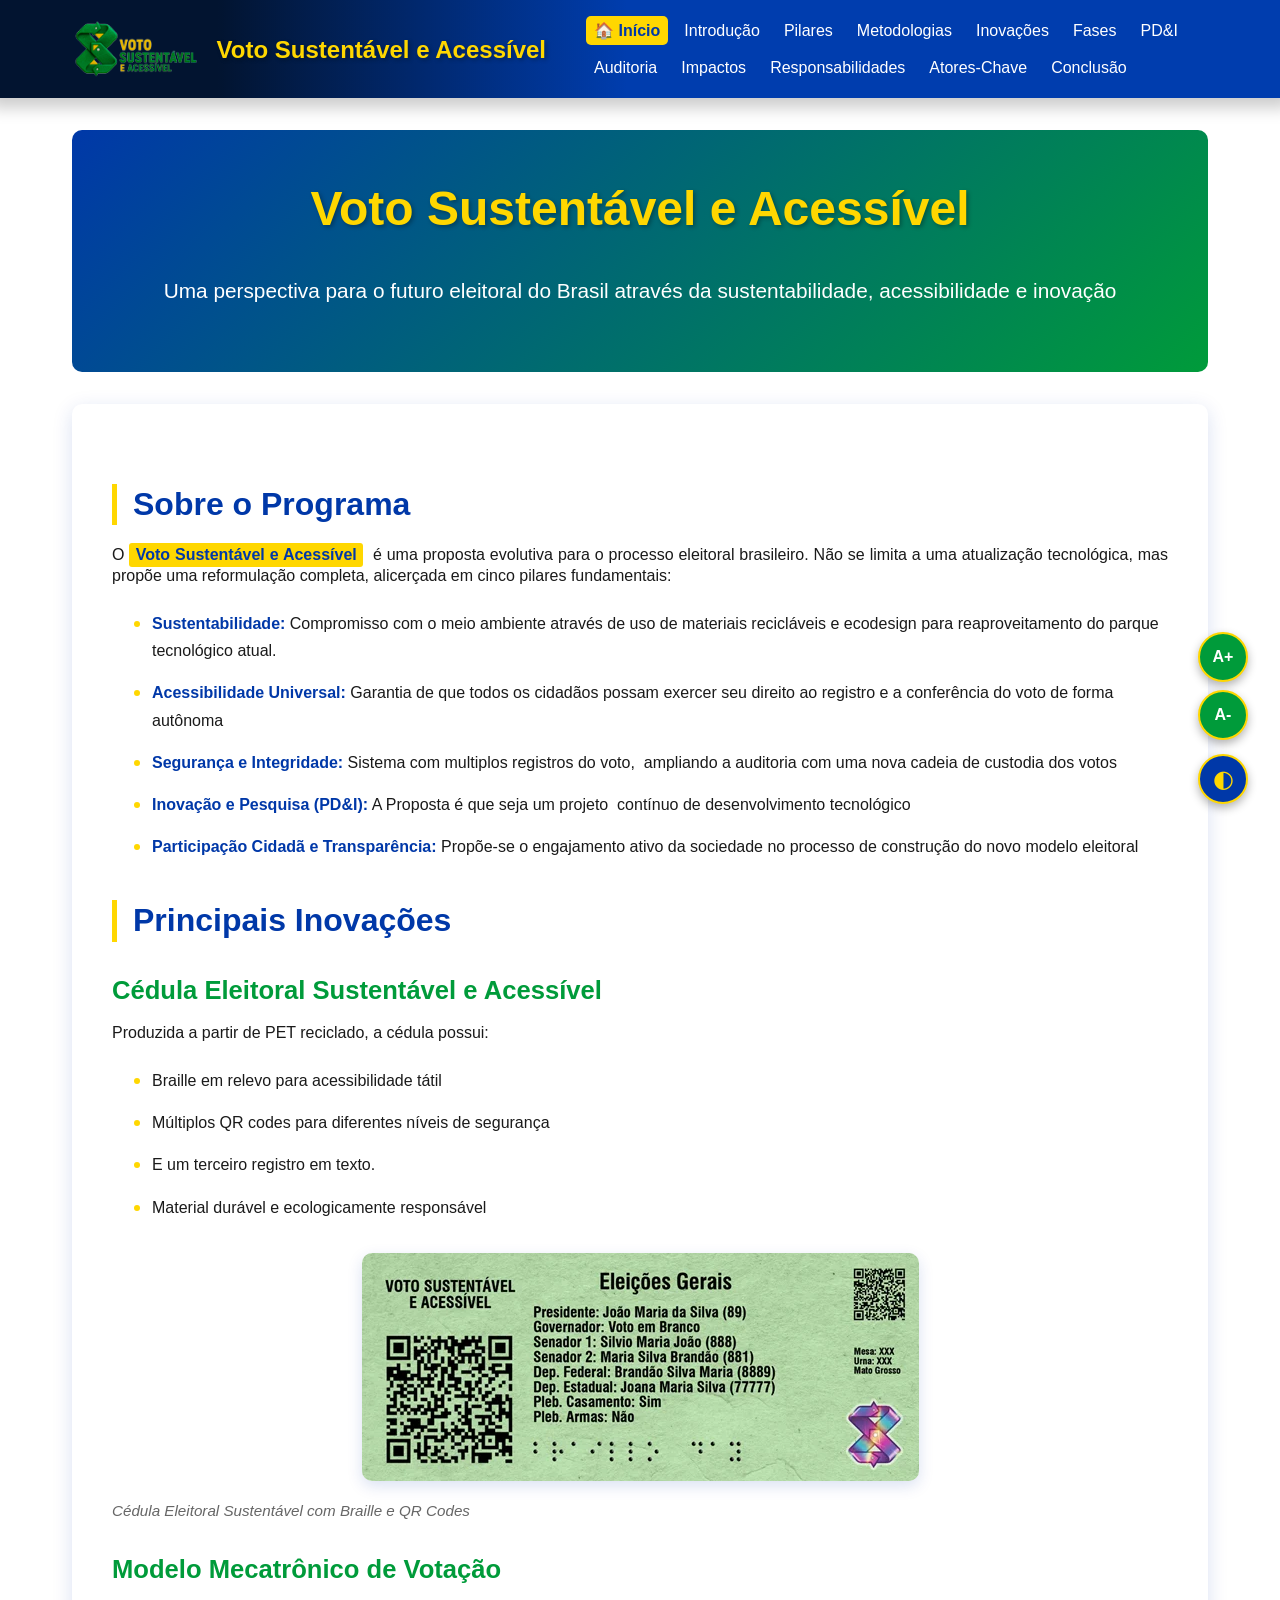
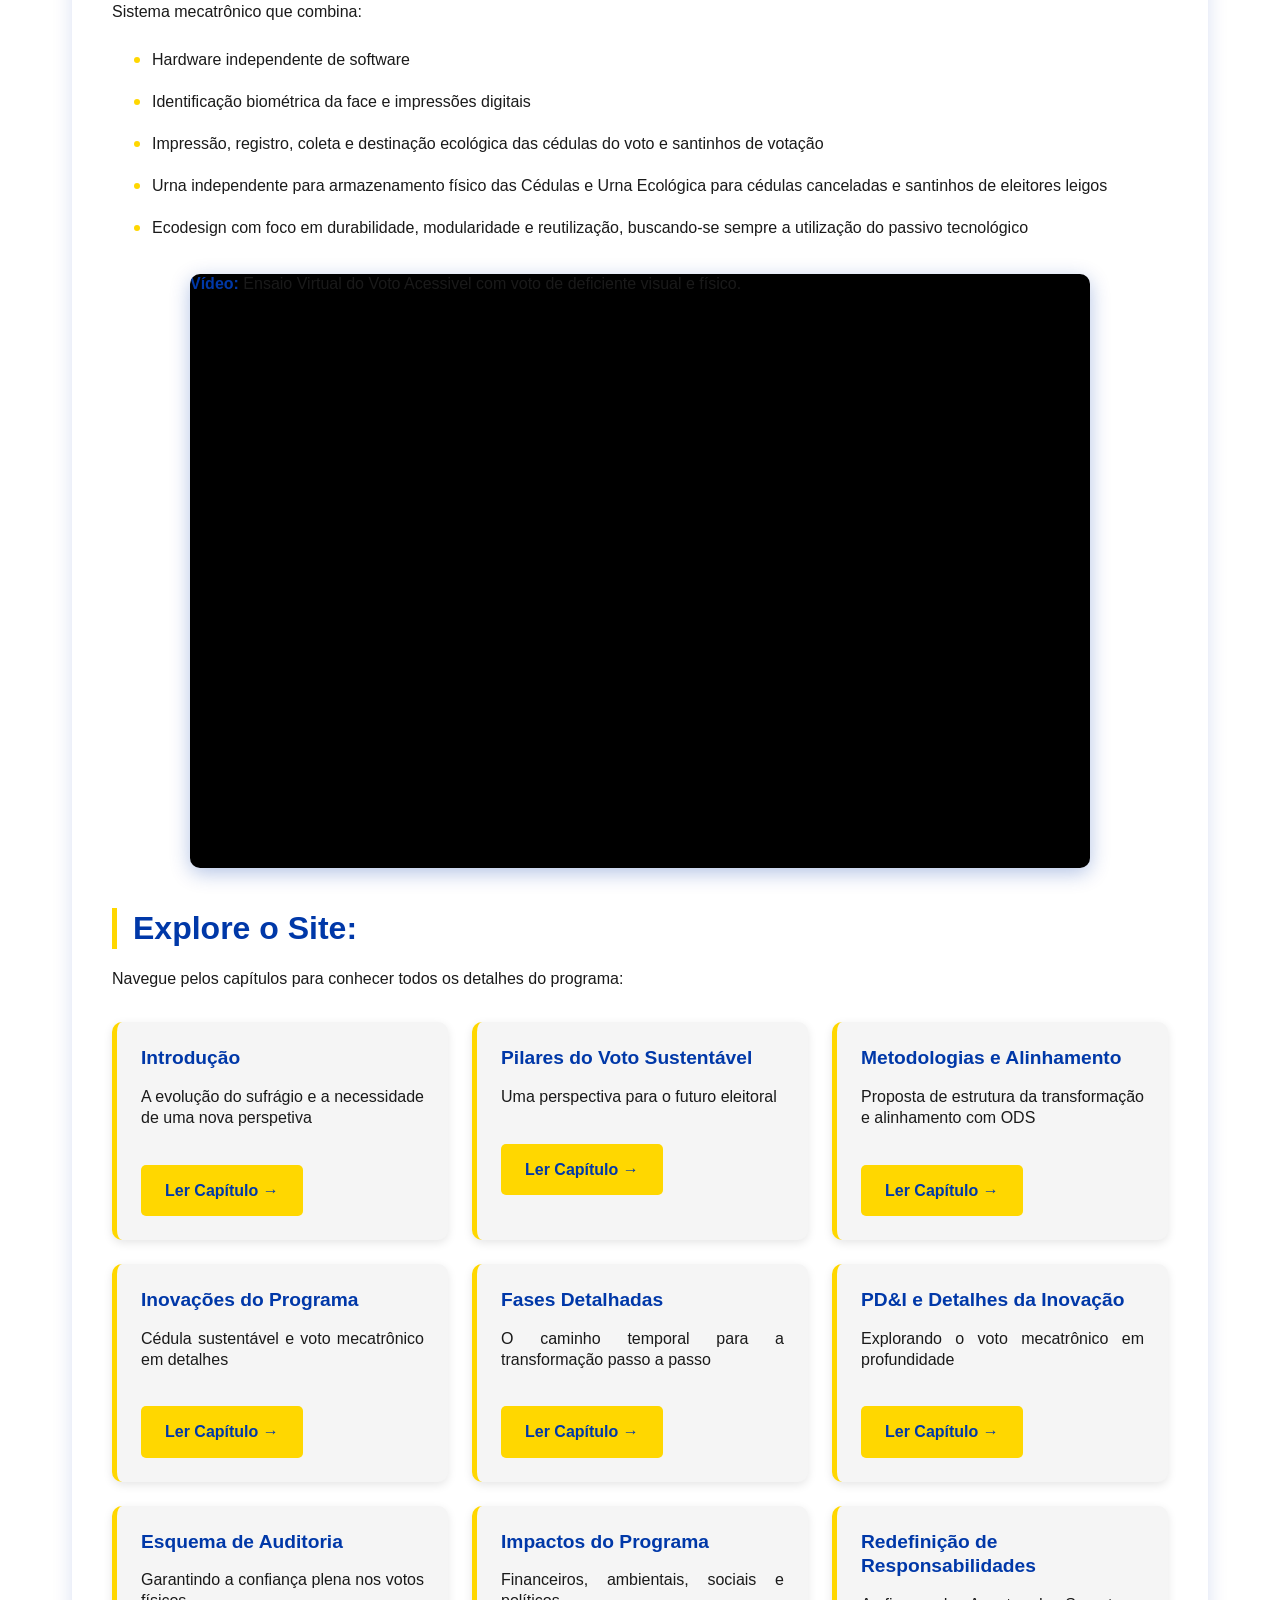
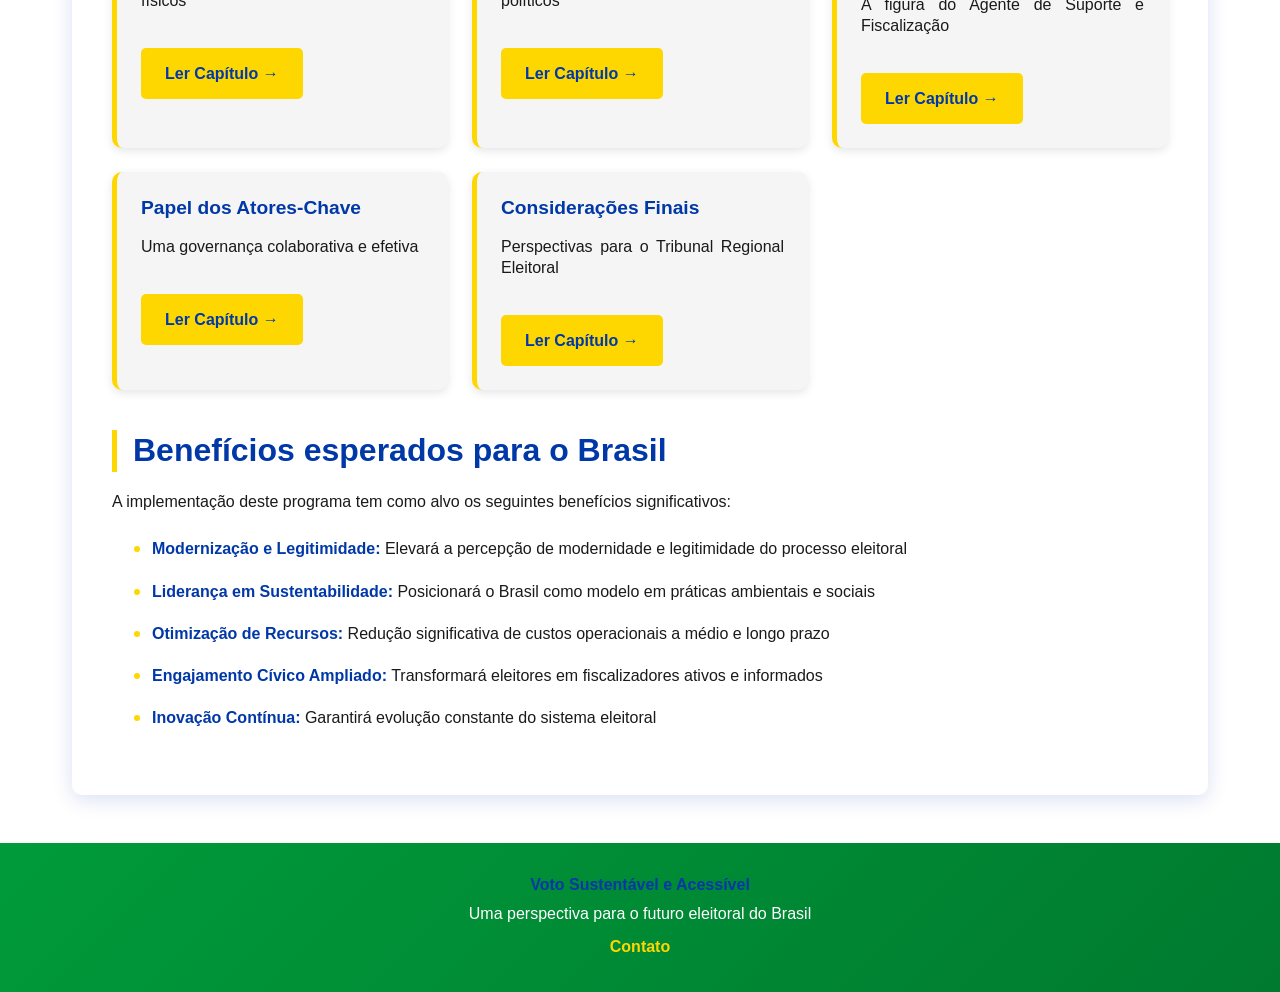
==== index.html @ 4c0a33cf "Atualiza conteúdo da página inicial" ====
﻿<!DOCTYPE html>
<html lang="pt-BR">
<head>
    <meta charset="utf-8" />
    <meta content="text/html; charset=utf-8" http-equiv="Content-Type" />
    <meta http-equiv="X-UA-Compatible" content="ie=edge,chrome=1" />
    <meta content="no-cache, no-store, must-revalidate" http-equiv="Cache-Control" />
    <meta content="no-cache" http-equiv="Pragma" />
    <meta content="0" http-equiv="Expires" />
    <meta content="always" name="referrer" />
    <meta name="viewport" content="width=device-width, initial-scale=1.0">
    <meta name="description" content="Voto Sustentável e Acessível - Um programa transformador para o futuro eleitoral brasileiro">
    <meta name="keywords" content="voto sustentável, acessibilidade, eleições, sustentabilidade, democracia, Brasil">
    <meta name="author" content="Programa Voto Sustentável e Acessível">
    <link href="/assets/css/styles.css" rel="stylesheet" />
    <title>Voto Sustentável e Acessível - Início</title>
</head>
<body>
    <a href="#main-content" class="skip-link">Pular para o conteúdo principal</a>

    <header role="banner">
        <div class="header-container">
            <div class="logo">
                <img src="/assets/img/logomarca150x70.png" alt="Logo do programa Voto Sustentável e Acessível com símbolo verde em formato de laço representando sustentabilidade">
                <span class="logo-text">Voto Sustentável e Acessível</span>
            </div>
            <button class="menu-toggle" aria-expanded="false" aria-controls="navigation">
                ☰ Menu
            </button>
            <nav id="navigation" aria-label="Navegação principal">
                <ul class="nav-links">
                    <li><a href="index.html" class="active" aria-current="page">🏠 Início</a></li>
                    <li><a href="cap1.html">Introdução</a></li>
                    <li><a href="cap2.html">Pilares</a></li>
                    <li><a href="cap3.html">Metodologias</a></li>
                    <li><a href="cap4.html">Inovações</a></li>
                    <li><a href="cap5.html">Fases</a></li>
                    <li><a href="cap6.html">PD&amp;I</a></li>
                    <li><a href="cap7.html">Auditoria</a></li>
                    <li><a href="cap8.html">Impactos</a></li>
                    <li><a href="cap9.html">Responsabilidades</a></li>
                    <li><a href="cap10.html">Atores-Chave</a></li>
                    <li><a href="cap11.html">Conclusão</a></li>
                </ul>
            </nav>
        </div>
    </header>

    <main id="main-content" role="main">
        <div class="hero">
            <h1>Voto Sustentável e Acessível</h1>
            <p>Uma perspectiva para o futuro eleitoral do Brasil através da sustentabilidade, acessibilidade e inovação</p>
        </div>

        <div class="container">
            <section aria-labelledby="sobre">
                <h2 id="sobre">Sobre o Programa</h2>
                <p>O <strong class="highlight">Voto Sustentável e Acessível</strong> &nbsp;é uma proposta evolutiva para o processo eleitoral brasileiro. Não se limita a uma  atualização tecnológica, mas propõe uma reformulação completa, alicerçada em cinco pilares fundamentais:</p>

                <ul>
                    <li><strong>Sustentabilidade:</strong> Compromisso com o meio ambiente através de uso de materiais recicláveis e ecodesign para reaproveitamento do parque tecnológico atual.</li>
                    <li><strong>Acessibilidade Universal:</strong> Garantia de que todos os cidadãos possam exercer seu direito ao registro e a conferência do voto de forma autônoma</li>
                    <li><strong>Segurança e Integridade:</strong> Sistema com  multiplos registros do voto,&nbsp; ampliando a auditoria com uma nova cadeia de custodia dos votos</li>
                    <li><strong>Inovação e Pesquisa (PD&I):</strong> A Proposta é que seja um projeto&nbsp; contínuo de desenvolvimento tecnológico</li>
                    <li><strong>Participação Cidadã e Transparência:</strong> Propõe-se o engajamento ativo da sociedade no processo de construção do novo modelo eleitoral</li>
                </ul>


            </section>

            <section aria-labelledby="inovacoes">
                <h2 id="inovacoes">Principais Inovações</h2>

                <h3>Cédula Eleitoral Sustentável e Acessível</h3>
                <p>Produzida a partir de PET reciclado, a cédula possui:</p>
                <ul>
                    <li>Braille em relevo para acessibilidade tátil</li>
                    <li>Múltiplos QR codes para diferentes níveis de segurança</li>
                    <li>E um terceiro registro em texto.&nbsp; &nbsp;</li>
                    <li>Material durável e ecologicamente responsável</li>

                </ul>

                <div class="image-container">
                    <img src="/assets/img/image002.png" alt="Cédula de votação sustentável em verde claro contendo: QR codes (superior esquerdo e direito), título " Cédula Sustentável do Voto", seção "Eleições Gerais" com candidatos (Presidente, Governador, Senadores, Deputados), seção de plebiscitos (Casamento, Armas), identificação de mesa e urna, localização (Mato Grosso), pontos em Braille para acessibilidade tátil, logo "Voto Sustentável" com símbolo de infinito em verde, amarelo e azul." loading="lazy">
                    <p class="image-caption">Cédula Eleitoral Sustentável com Braille e QR Codes</p>
                </div>

                <h3>Modelo Mecatrônico de Votação</h3>
                <p>Sistema mecatrônico que combina:</p>
                <ul>
                    <li>Hardware independente de software</li>
                    <li>Identificação biométrica da face e impressões digitais</li>
                    <li>Impressão, registro, coleta e destinação ecológica das cédulas do voto e santinhos de votação</li>
                    <li>Urna independente para armazenamento físico das Cédulas e Urna Ecológica para cédulas canceladas e santinhos de eleitores leigos</li>
                    <li>Ecodesign com foco em durabilidade, modularidade e reutilização, buscando-se sempre a utilização do passivo tecnológico</li>
                </ul>

                <div class="youtube-container">
                    <iframe src="https://www.youtube.com/embed/gnp96K3c58I"
                            title="Ensaio Virtual do Voto Acessivel com voto de deficiente visual e físico."
                            frameborder="0"
                            allowfullscreen
                            loading="lazy">
                    </iframe>


                    <p class="video-caption">
                        <strong>Vídeo:</strong> Ensaio Virtual do Voto Acessivel com voto de deficiente visual e físico.
                    </p>
                </div>
            </section>

            <section aria-labelledby="capitulos">
                <h2 id="capitulos">Explore o Site:</h2>
                <p>Navegue pelos capítulos para conhecer todos os detalhes do programa:</p>

                <div class="chapters-grid">
                    <div class="chapter-card">
                        <h3>Introdução</h3>
                        <p>A evolução do sufrágio e a necessidade de uma nova perspetiva</p>
                        <a href="cap1.html" aria-label="Ler Introdução">Ler Capítulo →</a>
                    </div>

                    <div class="chapter-card">
                        <h3>Pilares do Voto Sustentável</h3>
                        <p>Uma perspectiva para o futuro eleitoral</p>
                        <a href="cap2.html" aria-label="Ler sobre os Pilares">Ler Capítulo →</a>
                    </div>

                    <div class="chapter-card">
                        <h3>Metodologias e Alinhamento</h3>
                        <p>Proposta de estrutura da transformação e alinhamento com ODS</p>
                        <a href="cap3.html" aria-label="Ler sobre Metodologias">Ler Capítulo →</a>
                    </div>

                    <div class="chapter-card">
                        <h3>Inovações do Programa</h3>
                        <p>Cédula sustentável e voto mecatrônico em detalhes</p>
                        <a href="cap4.html" aria-label="Ler sobre Inovações">Ler Capítulo →</a>
                    </div>

                    <div class="chapter-card">
                        <h3>Fases Detalhadas</h3>
                        <p>O caminho temporal para a transformação passo a passo</p>
                        <a href="cap5.html" aria-label="Ler sobre as Fases">Ler Capítulo →</a>
                    </div>

                    <div class="chapter-card">
                        <h3>PD&I e Detalhes da Inovação</h3>
                        <p>Explorando o voto mecatrônico em profundidade</p>
                        <a href="cap6.html" aria-label="Ler sobre PD&I">Ler Capítulo →</a>
                    </div>

                    <div class="chapter-card">
                        <h3>Esquema de Auditoria</h3>
                        <p>Garantindo a confiança plena nos votos físicos</p>
                        <a href="cap7.html" aria-label="Ler sobre Auditoria">Ler Capítulo →</a>
                    </div>

                    <div class="chapter-card">
                        <h3>Impactos do Programa</h3>
                        <p>Financeiros, ambientais, sociais e políticos</p>
                        <a href="cap8.html" aria-label="Ler sobre Impactos">Ler Capítulo →</a>
                    </div>

                    <div class="chapter-card">
                        <h3>Redefinição de Responsabilidades</h3>
                        <p>A figura do Agente de Suporte e Fiscalização</p>
                        <a href="cap9.html" aria-label="Ler sobre Responsabilidades">Ler Capítulo →</a>
                    </div>

                    <div class="chapter-card">
                        <h3>Papel dos Atores-Chave</h3>
                        <p>Uma governança colaborativa e efetiva</p>
                        <a href="cap10.html" aria-label="Ler sobre Atores-Chave">Ler Capítulo →</a>
                    </div>

                    <div class="chapter-card">
                        <h3>Considerações Finais</h3>
                        <p>Perspectivas para o Tribunal Regional Eleitoral</p>
                        <a href="cap11.html" aria-label="Ler Considerações Finais">Ler Capítulo →</a>
                    </div>
                </div>
            </section>

            <section aria-labelledby="beneficios">
                <h2 id="beneficios">Benefícios esperados para o Brasil</h2>
                <p>A implementação deste programa tem como alvo os seguintes benefícios significativos:</p>

                <ul>
                    <li><strong>Modernização e Legitimidade:</strong> Elevará a percepção de modernidade e legitimidade do processo eleitoral</li>
                    <li><strong>Liderança em Sustentabilidade:</strong> Posicionará o Brasil como modelo em práticas ambientais e sociais</li>
                    <li><strong>Otimização de Recursos:</strong> Redução significativa de custos operacionais a médio e longo prazo</li>
                    <li><strong>Engajamento Cívico Ampliado:</strong> Transformará eleitores em fiscalizadores ativos e informados</li>
                    <li><strong>Inovação Contínua:</strong> Garantirá evolução constante do sistema eleitoral</li>
                </ul>
            </section>
        </div>
    </main>


    <footer role="contentinfo">
        <p><strong>Voto Sustentável e Acessível</strong></p>
        <p>Uma perspectiva para o futuro eleitoral do Brasil</p>
        <a href="mailto:rnadaf@tre-mt.jus.br">Contato</a>
    </footer>
    <!-- Google tag (gtag.js) -->
    <script async src="https://www.googletagmanager.com/gtag/js?id=G-00SEBS2K2P"></script>
    <script>
        window.dataLayer = window.dataLayer || [];
        function gtag() { dataLayer.push(arguments); }
        gtag('js', new Date());

        gtag('config', 'G-00SEBS2K2P');
    </script>
    <script src="/assets/js/script.js"></script>
    <script src="/assets/libs/jquery/jquery-3.7.1.min.js"></script>
</body>
</html>
---- assets/css/styles.css ----
/* ==========================================
   VOTO SUSTENTÁVEL E ACESSÍVEL - ESTILOS
   Cores da Bandeira Brasileira
   Amarelo Ouro: #FFD700
   Azul Royal: #0038A8
   Verde: #009B3A
   Branco: #FFFFFF
   ========================================== */

:root {
    --amarelo-ouro: #FFD700;
    --azul-royal: #0038A8;
    --verde-brasil: #009B3A;
    --branco: #FFFFFF;
    --cinza-claro: #F5F5F5;
    --cinza-medio: #666666;
    --preto: #1A1A1A;
    --sombra: rgba(0, 56, 168, 0.15);
}

* {
    margin: 0;
    padding: 0;
    box-sizing: border-box;
}

html {
    scroll-behavior: smooth;
    font-size: 16px;
}

body {
    font-family: 'Segoe UI', Tahoma, Geneva, Verdana, sans-serif;
    line-height: 1.7;
    color: var(--preto);
    background-color: var(--branco);
}

/* ==========================================
   CABEÇALHO E NAVEGAÇÃO
   ========================================== */

header {
    background: linear-gradient(135deg, var(--azul-royal) 0%, #0052CC 100%);
    color: var(--branco);
    padding: 1rem 0;
    position: sticky;
    top: 0;
    z-index: 1000;
    box-shadow: 0 2px 10px var(--sombra);
}

.header-container {
    max-width: 1200px;
    margin: 0 auto;
    padding: 0 2rem;
    display: flex;
    justify-content: space-between;
    align-items: center;
    flex-wrap: wrap;
}

.logo {
    display: flex;
    align-items: center;
    gap: 1rem;
}

    .logo img {
        height: 60px;
        width: auto;
    }

.logo-text {
    font-size: 1.5rem;
    font-weight: 700;
    color: var(--amarelo-ouro);
    text-shadow: 2px 2px 4px rgba(0, 0, 0, 0.3);
}

/* Menu Toggle Button */
.menu-toggle {
    display: none;
    background: var(--amarelo-ouro);
    border: none;
    padding: 0.75rem 1rem;
    cursor: pointer;
    border-radius: 5px;
    font-size: 1.2rem;
    color: var(--azul-royal);
    font-weight: bold;
}

    .menu-toggle:hover {
        background: #FFC700;
    }

    .menu-toggle:focus {
        outline: 3px solid var(--branco);
        outline-offset: 2px;
    }

nav {
    flex: 1;
    display: flex;
    justify-content: flex-end;
}

.nav-links {
    list-style: none;
    display: flex;
    gap: 0.5rem;
    flex-wrap: wrap;
    align-items: center;
}

    .nav-links li a {
        color: var(--branco);
        text-decoration: none;
        padding: 0.75rem 1.25rem;
        border-radius: 5px;
        transition: all 0.3s ease;
        display: block;
        font-weight: 500;
    }

        .nav-links li a:hover,
        .nav-links li a:focus {
            background-color: var(--amarelo-ouro);
            color: var(--azul-royal);
            transform: translateY(-2px);
        }

        .nav-links li a.active {
            background-color: var(--amarelo-ouro);
            color: var(--azul-royal);
            font-weight: 700;
        }

/* ==========================================
   CONTAINER PRINCIPAL
   ========================================== */

main {
    max-width: 1200px;
    margin: 2rem auto;
    padding: 0 2rem;
    min-height: calc(100vh - 200px);
}

.container {
    background: var(--branco);
    padding: 2.5rem;
    border-radius: 10px;
    box-shadow: 0 5px 20px var(--sombra);
}

/* ==========================================
   TIPOGRAFIA
   ========================================== */

h1 {
    color: var(--azul-royal);
    font-size: 2.5rem;
    margin-bottom: 1.5rem;
    padding-bottom: 0.75rem;
    border-bottom: 4px solid var(--amarelo-ouro);
    line-height: 1.3;
}

h2 {
    color: var(--azul-royal);
    font-size: 2rem;
    margin-top: 2.5rem;
    margin-bottom: 1.25rem;
    padding-left: 1rem;
    border-left: 5px solid var(--amarelo-ouro);
}

h3 {
    color: var(--verde-brasil);
    font-size: 1.6rem;
    margin-top: 2rem;
    margin-bottom: 1rem;
}

h4 {
    color: var(--azul-royal);
    font-size: 1.3rem;
    margin-top: 1.5rem;
    margin-bottom: 0.75rem;
    font-style: italic;
}

h5 {
    color: var(--verde-brasil);
    font-size: 1.1rem;
    margin-top: 1.25rem;
    margin-bottom: 0.5rem;
}

h6 {
    color: var(--cinza-medio);
    font-size: 1rem;
    margin-top: 1rem;
    margin-bottom: 0.5rem;
    font-style: italic;
}

p {
    margin-bottom: 1.25rem;
    text-align: justify;
}

strong, b {
    color: var(--azul-royal);
    font-weight: 700;
}

em, i {
    font-style: italic;
}

/* ==========================================
   LISTAS
   ========================================== */

ul, ol {
    margin-bottom: 1.5rem;
    padding-left: 2.5rem;
}

    ul li, ol li {
        margin-bottom: 0.75rem;
        line-height: 1.7;
    }

        ul li::marker {
            color: var(--amarelo-ouro);
            font-size: 1.2em;
        }

        ol li::marker {
            color: var(--azul-royal);
            font-weight: bold;
        }

/* ==========================================
   IMAGENS
   ========================================== */

.image-container {
    margin: 2rem 0;
    text-align: center;
}

    .image-container img {
        max-width: 100%;
        height: auto;
        border-radius: 10px;
        box-shadow: 0 5px 15px var(--sombra);
        transition: transform 0.3s ease;
    }

        .image-container img:hover {
            transform: scale(1.02);
        }

.image-caption {
    margin-top: 0.75rem;
    font-size: 0.95rem;
    color: var(--cinza-medio);
    font-style: italic;
}

/* ==========================================
   NAVEGAÇÃO DE PÁGINAS
   ========================================== */

.page-navigation {
    display: flex;
    justify-content: space-between;
    align-items: center;
    margin-top: 3rem;
    padding-top: 2rem;
    border-top: 2px solid var(--cinza-claro);
    gap: 1rem;
}

    .page-navigation a {
        display: inline-flex;
        align-items: center;
        gap: 0.5rem;
        padding: 1rem 1.5rem;
        background: var(--amarelo-ouro);
        color: var(--azul-royal);
        text-decoration: none;
        border-radius: 8px;
        font-weight: 600;
        transition: all 0.3s ease;
        box-shadow: 0 3px 10px rgba(255, 215, 0, 0.3);
    }

        .page-navigation a:hover,
        .page-navigation a:focus {
            background: var(--azul-royal);
            color: var(--amarelo-ouro);
            transform: translateY(-3px);
            box-shadow: 0 5px 15px rgba(0, 56, 168, 0.4);
        }

        .page-navigation a:disabled {
            opacity: 0.5;
            cursor: not-allowed;
        }

/* ==========================================
   RODAPÉ
   ========================================== */

footer {
    background: linear-gradient(135deg, var(--verde-brasil) 0%, #007A2F 100%);
    color: var(--branco);
    text-align: center;
    padding: 2rem;
    margin-top: 3rem;
}

    footer p {
        margin-bottom: 0.5rem;
        text-align: center;
    }

    footer a {
        color: var(--amarelo-ouro);
        text-decoration: none;
        font-weight: 600;
    }

        footer a:hover,
        footer a:focus {
            text-decoration: underline;
        }

/* ==========================================
   ACESSIBILIDADE
   ========================================== */

/* Skip to content link */
.skip-link {
    position: absolute;
    top: -40px;
    left: 0;
    background: var(--amarelo-ouro);
    color: var(--azul-royal);
    padding: 8px;
    text-decoration: none;
    font-weight: bold;
    z-index: 100;
}

    .skip-link:focus {
        top: 0;
    }

/* Focus styles */
*:focus {
    outline: 3px solid var(--amarelo-ouro);
    outline-offset: 2px;
}

/* High contrast mode support */
@media (prefers-contrast: high) {
    :root {
        --azul-royal: #0000CC;
        --amarelo-ouro: #FFFF00;
    }
}

/* Reduced motion support */
@media (prefers-reduced-motion: reduce) {
    * {
        animation-duration: 0.01ms !important;
        animation-iteration-count: 1 !important;
        transition-duration: 0.01ms !important;
    }
}

/* ==========================================
   RESPONSIVIDADE
   ========================================== */

@media (max-width: 768px) {
    html {
        font-size: 14px;
    }

    .header-container {
        flex-direction: column;
        gap: 1rem;
    }

    .menu-toggle {
        display: block;
    }

    nav {
        width: 100%;
        order: 3;
    }

    .nav-links {
        display: none;
        flex-direction: column;
        width: 100%;
        gap: 0.5rem;
        padding: 1rem 0;
    }

        .nav-links.active {
            display: flex;
        }

        .nav-links li {
            width: 100%;
        }

            .nav-links li a {
                width: 100%;
                text-align: center;
            }

    main {
        padding: 0 1rem;
    }

    .container {
        padding: 1.5rem;
    }

    h1 {
        font-size: 2rem;
    }

    h2 {
        font-size: 1.6rem;
    }

    h3 {
        font-size: 1.3rem;
    }

    .page-navigation {
        flex-direction: column;
    }

        .page-navigation a {
            width: 100%;
            justify-content: center;
        }
}

@media (max-width: 480px) {
    html {
        font-size: 13px;
    }

    .logo-text {
        font-size: 1.2rem;
    }

    h1 {
        font-size: 1.75rem;
    }

    ul, ol {
        padding-left: 1.5rem;
    }
}

/* ==========================================
   UTILITÁRIOS
   ========================================== */

.text-center {
    text-align: center;
}

.mt-2 {
    margin-top: 2rem;
}

.mb-2 {
    margin-bottom: 2rem;
}

.highlight {
    background-color: var(--amarelo-ouro);
    color: var(--azul-royal);
    padding: 0.2rem 0.4rem;
    border-radius: 3px;
    font-weight: 600;
}

/* ==========================================
   PÁGINA INICIAL
   ========================================== */

.hero {
    text-align: center;
    padding: 3rem 0;
    background: linear-gradient(135deg, var(--azul-royal) 0%, var(--verde-brasil) 100%);
    color: var(--branco);
    border-radius: 10px;
    margin-bottom: 2rem;
}

    .hero h1 {
        color: var(--amarelo-ouro);
        border-bottom: none;
        font-size: 3rem;
        text-shadow: 2px 2px 4px rgba(0, 0, 0, 0.3);
    }

    .hero p {
        font-size: 1.3rem;
        margin-top: 1rem;
        text-align: center;
    }

.chapters-grid {
    display: grid;
    grid-template-columns: repeat(auto-fit, minmax(280px, 1fr));
    gap: 1.5rem;
    margin-top: 2rem;
}

.chapter-card {
    background: var(--cinza-claro);
    padding: 1.5rem;
    border-radius: 10px;
    border-left: 5px solid var(--amarelo-ouro);
    transition: all 0.3s ease;
    box-shadow: 0 3px 10px rgba(0, 0, 0, 0.1);
}

    .chapter-card:hover {
        transform: translateY(-5px);
        box-shadow: 0 5px 20px var(--sombra);
        border-left-color: var(--azul-royal);
    }

    .chapter-card h3 {
        color: var(--azul-royal);
        margin-top: 0;
        font-size: 1.2rem;
    }

    .chapter-card a {
        display: inline-block;
        margin-top: 1rem;
        padding: 0.75rem 1.5rem;
        background: var(--amarelo-ouro);
        color: var(--azul-royal);
        text-decoration: none;
        border-radius: 5px;
        font-weight: 600;
        transition: all 0.3s ease;
    }

        .chapter-card a:hover,
        .chapter-card a:focus {
            background: var(--azul-royal);
            color: var(--amarelo-ouro);
        }

/* Print styles */
@media print {
    header, footer, .page-navigation, .menu-toggle {
        display: none;
    }

    main {
        max-width: 100%;
        margin: 0;
        padding: 0;
    }

    .container {
        box-shadow: none;
        padding: 0;
    }

    a {
        color: #000;
        text-decoration: underline;
    }
}

/* ==========================================
   VÍDEOS DO YOUTUBE RESPONSIVOS
   ========================================== */

.youtube-container {
    position: relative;
    width: 100%;
    max-width: 900px;
    margin: 2rem auto;
    padding-bottom: 56.25%; /* Proporção 16:9 (9/16 = 0.5625) */
    height: 0;
    overflow: hidden;
    border-radius: 10px;
    box-shadow: 0 5px 20px rgba(0, 56, 168, 0.3);
    background: #000;
}

    .youtube-container iframe {
        position: absolute;
        top: 0;
        left: 0;
        width: 100%;
        height: 100%;
        border: 0;
    }

        .youtube-container iframe:focus {
            outline: 3px solid var(--amarelo-ouro);
            outline-offset: 2px;
        }

    /* Proporções alternativas */
    .youtube-container.ratio-4-3 {
        padding-bottom: 75%; /* 3/4 = 75% */
    }

    .youtube-container.ratio-21-9 {
        padding-bottom: 42.857%; /* 9/21 = 42.857% */
    }

/* Responsividade para YouTube em mobile */
@media (max-width: 768px) {
    .youtube-container {
        max-width: 100%;
        margin: 1.5rem 0;
        border-radius: 0;
    }
}

@media (max-width: 480px) {
    .youtube-container {
        margin: 1rem 0;
    }
}

header {
    border: 0px solid red;
    box-shadow: 0px 0px 15px 10px rgba(0,0,0,0.2);
    background: #021430;
    background: linear-gradient(90deg,rgba(2, 20, 48, 1) 0%, rgba(2, 20, 48, 1) 17%, rgba(0, 61, 174, 1) 49%);
}

nav {
    border: 0px solid red;
    margin: 0;
}

    nav ul {
        border: 0px solid red;
        margin: 0;
    }

    nav > ul > li {
        border: 0px solid #003dae;
        margin: 0;
        padding: 0px;
    }

        nav > ul > li > a {
            margin: 0;
            padding: 1px 8px !important;
        }

h1, h2, h3, h4, h5, p, strong, span {
    line-height: 130%;
}
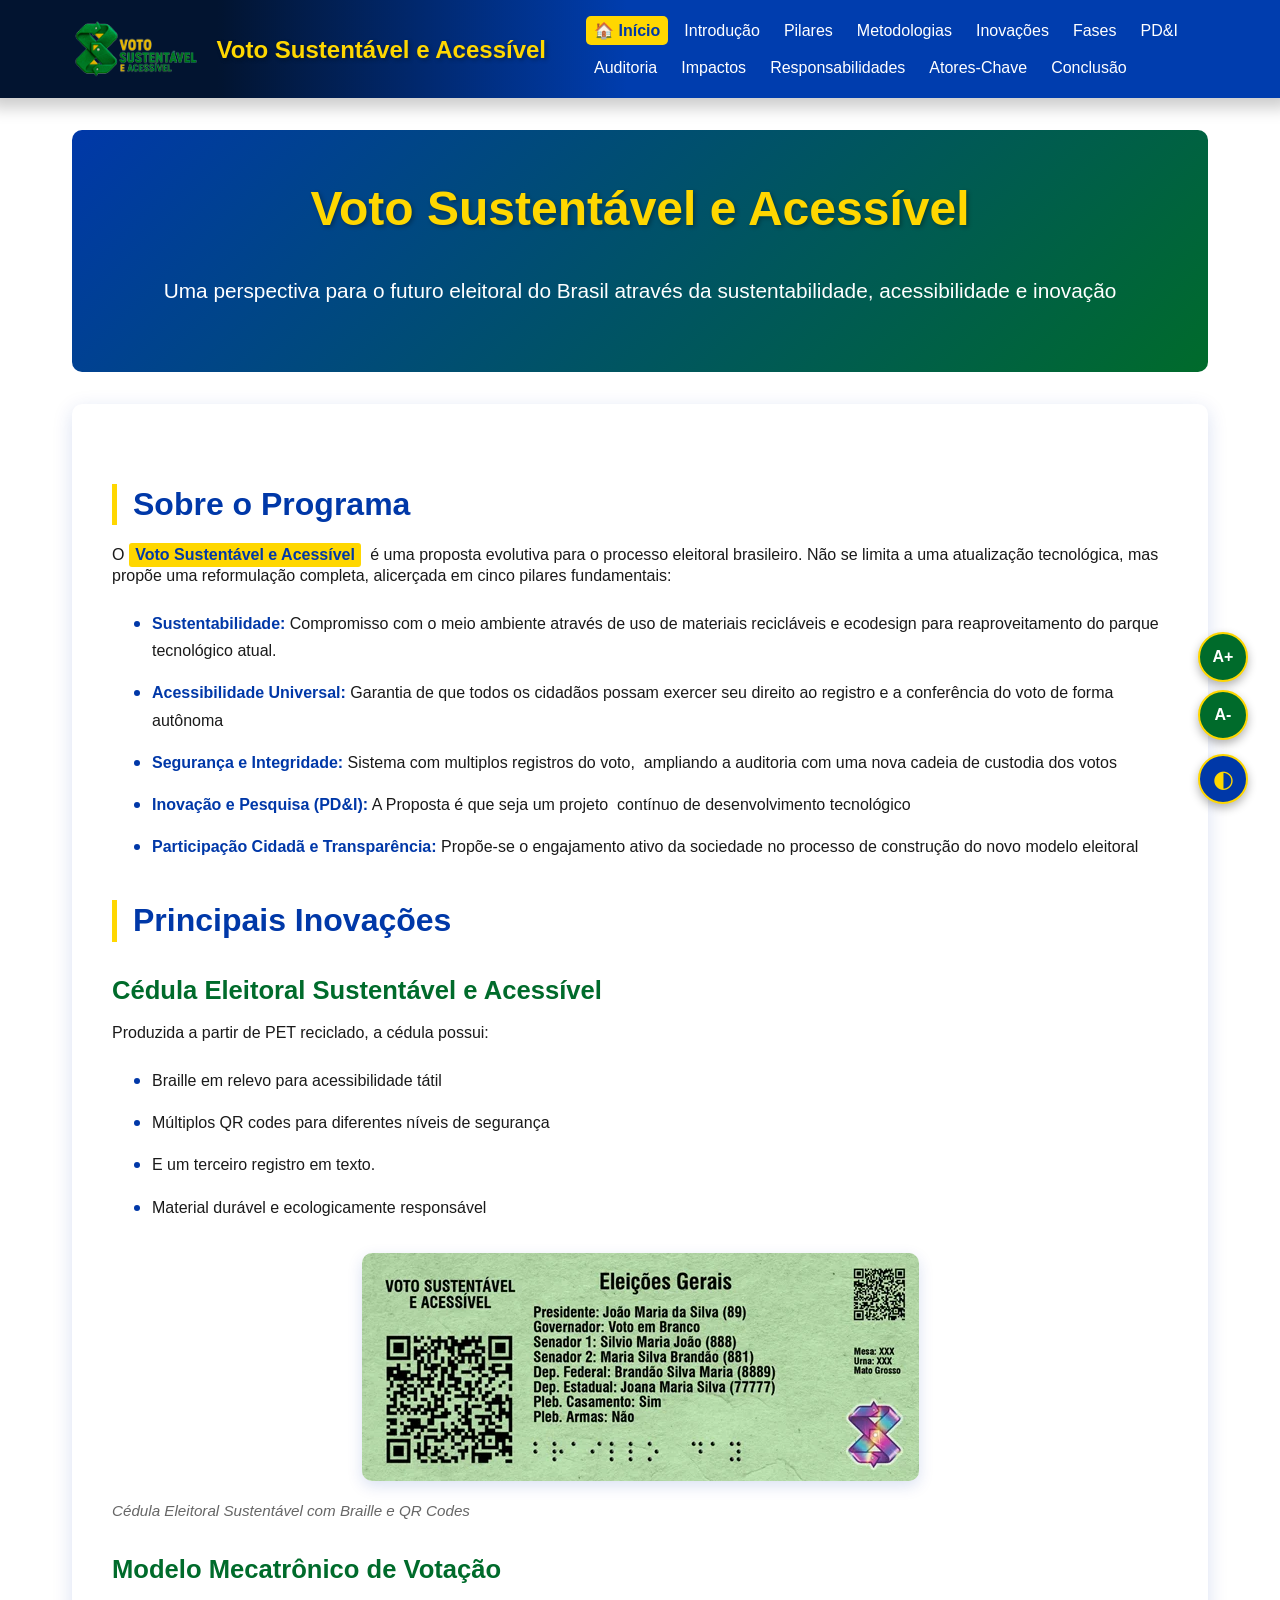
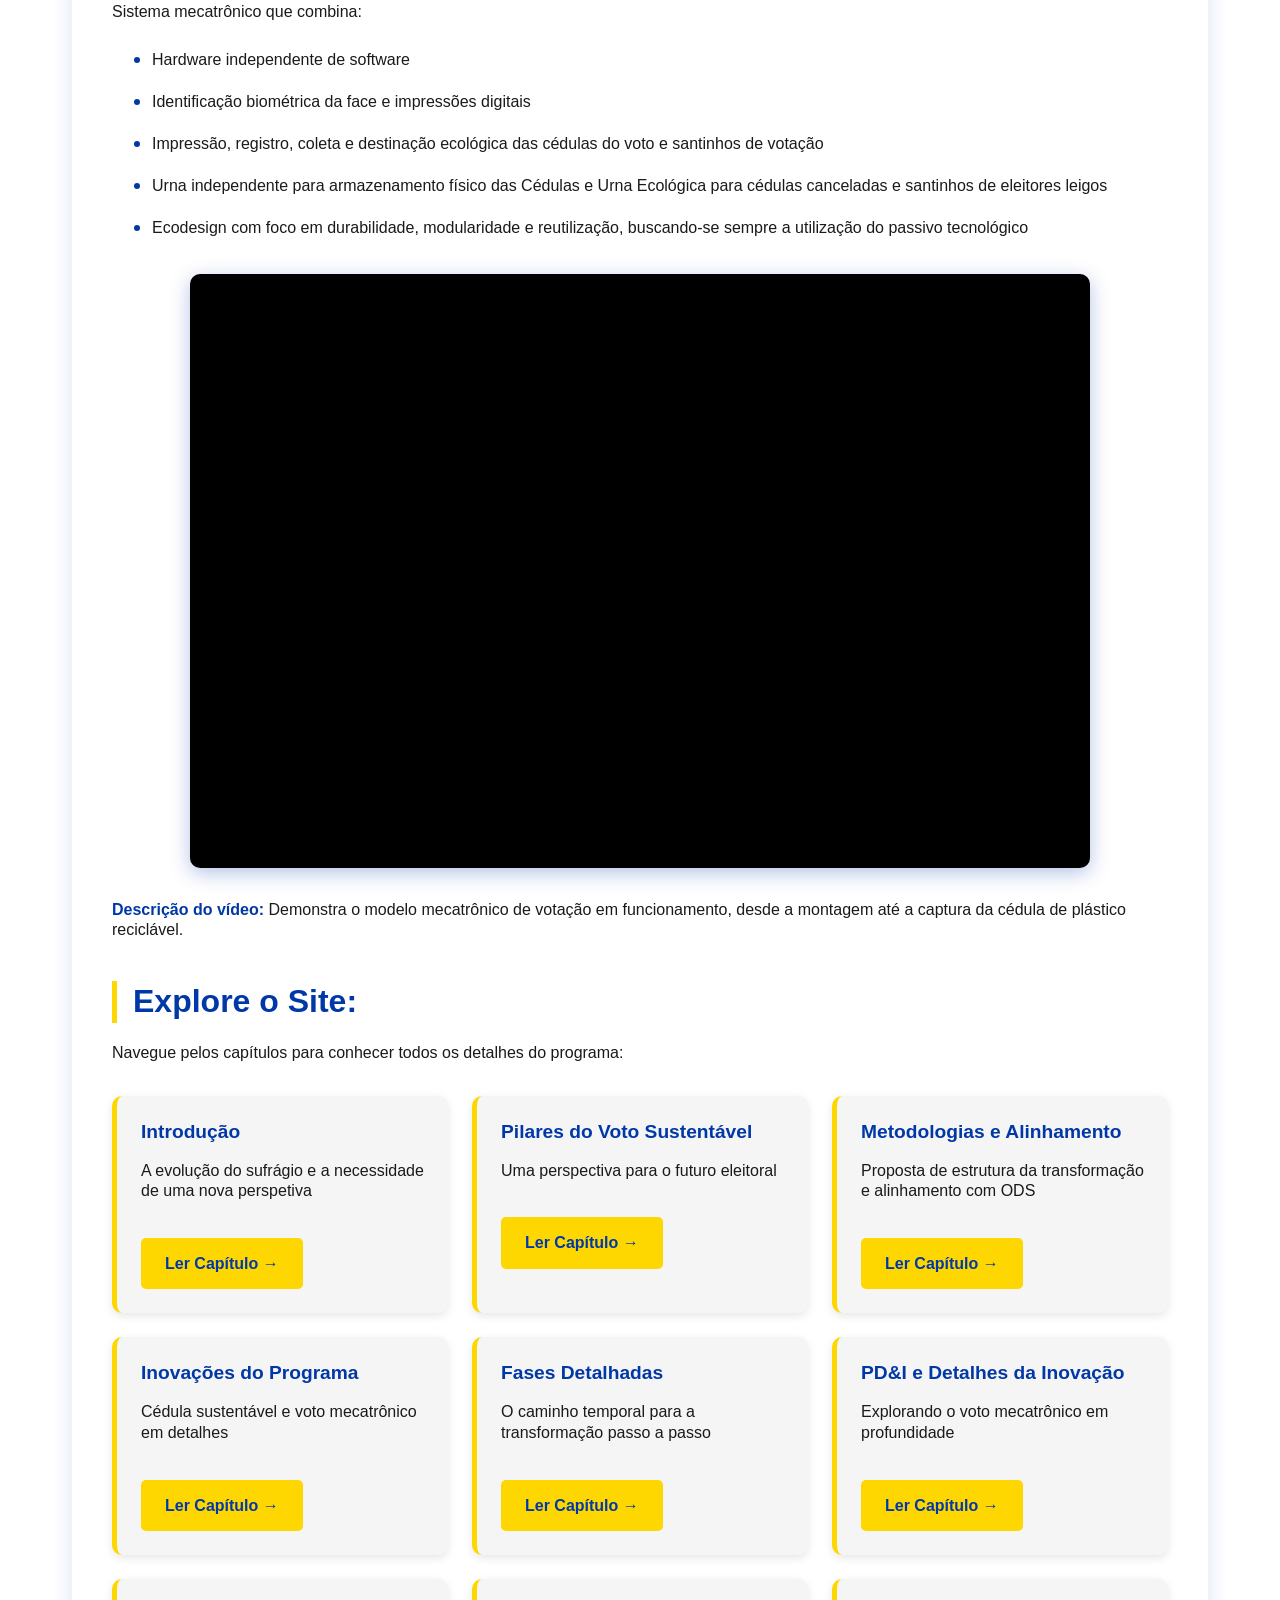
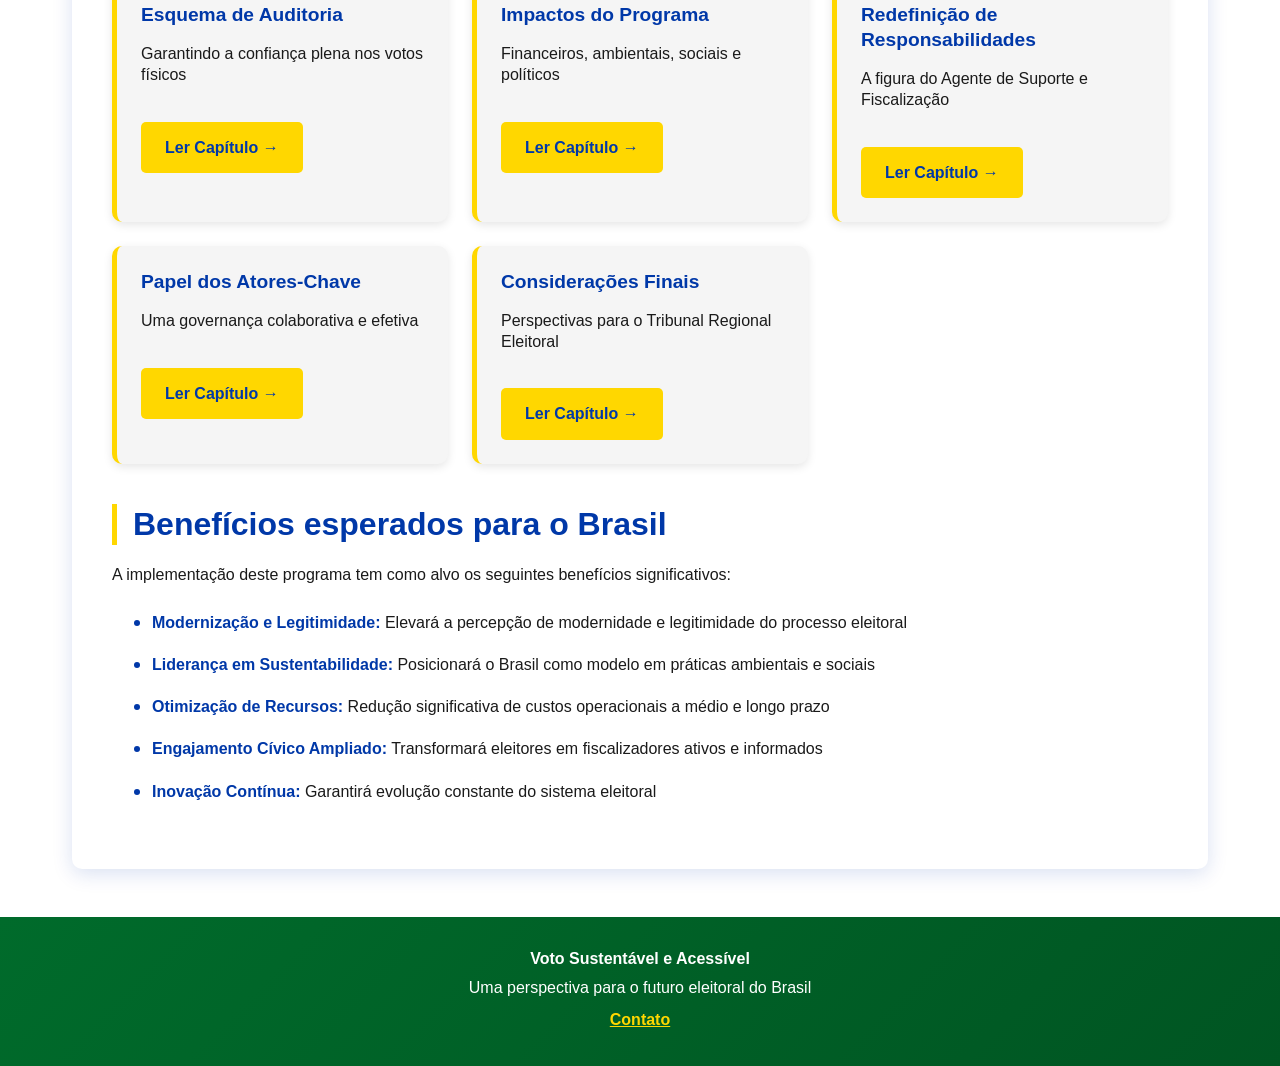
==== commit 0f51daa1: "Improve accessibility across site" ====
--- a/index.html
+++ b/index.html
@@ -46,7 +46,7 @@
         </div>
     </header>
 
-    <main id="main-content" role="main">
+    <main id="main-content" role="main" tabindex="-1">
         <div class="hero">
             <h1>Voto Sustentável e Acessível</h1>
             <p>Uma perspectiva para o futuro eleitoral do Brasil através da sustentabilidade, acessibilidade e inovação</p>
@@ -82,7 +82,7 @@
                 </ul>
 
                 <div class="image-container">
-                    <img src="/assets/img/image002.png" alt="Cédula de votação sustentável em verde claro contendo: QR codes (superior esquerdo e direito), título " Cédula Sustentável do Voto", seção "Eleições Gerais" com candidatos (Presidente, Governador, Senadores, Deputados), seção de plebiscitos (Casamento, Armas), identificação de mesa e urna, localização (Mato Grosso), pontos em Braille para acessibilidade tátil, logo "Voto Sustentável" com símbolo de infinito em verde, amarelo e azul." loading="lazy">
+                    <img src="/assets/img/image002.png" alt="Cédula eleitoral sustentável com campos de votação, códigos QR e marcações em Braille." loading="lazy">
                     <p class="image-caption">Cédula Eleitoral Sustentável com Braille e QR Codes</p>
                 </div>
 
@@ -99,16 +99,13 @@
                 <div class="youtube-container">
                     <iframe src="https://www.youtube.com/embed/gnp96K3c58I"
                             title="Ensaio Virtual do Voto Acessivel com voto de deficiente visual e físico."
+                            aria-describedby="video-description-home"
                             frameborder="0"
                             allowfullscreen
                             loading="lazy">
                     </iframe>
-
-
-                    <p class="video-caption">
-                        <strong>Vídeo:</strong> Ensaio Virtual do Voto Acessivel com voto de deficiente visual e físico.
-                    </p>
                 </div>
+                <p class="video-caption" id="video-description-home"><strong>Descrição do vídeo:</strong> Demonstra o modelo mecatrônico de votação em funcionamento, desde a montagem até a captura da cédula de plástico reciclável.</p>
             </section>
 
             <section aria-labelledby="capitulos">
--- a/assets/css/styles.css
+++ b/assets/css/styles.css
@@ -11,6 +11,7 @@
     --amarelo-ouro: #FFD700;
     --azul-royal: #0038A8;
     --verde-brasil: #009B3A;
+    --verde-texto: #006B2B;
     --branco: #FFFFFF;
     --cinza-claro: #F5F5F5;
     --cinza-medio: #666666;
@@ -27,6 +28,11 @@
 html {
     scroll-behavior: smooth;
     font-size: 16px;
+}
+
+main[id],
+:target {
+    scroll-margin-top: 12rem;
 }
 
 body {
@@ -178,7 +184,7 @@
 }
 
 h3 {
-    color: var(--verde-brasil);
+    color: var(--verde-texto);
     font-size: 1.6rem;
     margin-top: 2rem;
     margin-bottom: 1rem;
@@ -193,7 +199,7 @@
 }
 
 h5 {
-    color: var(--verde-brasil);
+    color: var(--verde-texto);
     font-size: 1.1rem;
     margin-top: 1.25rem;
     margin-bottom: 0.5rem;
@@ -209,7 +215,7 @@
 
 p {
     margin-bottom: 1.25rem;
-    text-align: justify;
+    text-align: left;
 }
 
 strong, b {
@@ -236,7 +242,7 @@
     }
 
         ul li::marker {
-            color: var(--amarelo-ouro);
+            color: var(--azul-royal);
             font-size: 1.2em;
         }
 
@@ -319,13 +325,18 @@
    ========================================== */
 
 footer {
-    background: linear-gradient(135deg, var(--verde-brasil) 0%, #007A2F 100%);
+    background: linear-gradient(135deg, var(--verde-texto) 0%, #005522 100%);
     color: var(--branco);
     text-align: center;
     padding: 2rem;
     margin-top: 3rem;
 }
 
+footer strong,
+footer b {
+    color: inherit;
+}
+
     footer p {
         margin-bottom: 0.5rem;
         text-align: center;
@@ -333,7 +344,7 @@
 
     footer a {
         color: var(--amarelo-ouro);
-        text-decoration: none;
+        text-decoration: underline;
         font-weight: 600;
     }
 
@@ -364,21 +375,33 @@
     }
 
 /* Focus styles */
-*:focus {
-    outline: 3px solid var(--amarelo-ouro);
+*:focus-visible {
+    outline: 3px solid var(--preto);
     outline-offset: 2px;
+    box-shadow: 0 0 0 5px var(--branco);
 }
 
 /* High contrast mode support */
+body.high-contrast {
+    --azul-royal: #0000CC;
+    --amarelo-ouro: #FFFF00;
+    --verde-texto: #005522;
+}
+
 @media (prefers-contrast: high) {
     :root {
         --azul-royal: #0000CC;
         --amarelo-ouro: #FFFF00;
+        --verde-texto: #005522;
     }
 }
 
 /* Reduced motion support */
 @media (prefers-reduced-motion: reduce) {
+    html {
+        scroll-behavior: auto;
+    }
+
     * {
         animation-duration: 0.01ms !important;
         animation-iteration-count: 1 !important;
@@ -391,10 +414,6 @@
    ========================================== */
 
 @media (max-width: 768px) {
-    html {
-        font-size: 14px;
-    }
-
     .header-container {
         flex-direction: column;
         gap: 1rem;
@@ -461,10 +480,6 @@
 }
 
 @media (max-width: 480px) {
-    html {
-        font-size: 13px;
-    }
-
     .logo-text {
         font-size: 1.2rem;
     }
@@ -509,7 +524,7 @@
 .hero {
     text-align: center;
     padding: 3rem 0;
-    background: linear-gradient(135deg, var(--azul-royal) 0%, var(--verde-brasil) 100%);
+    background: linear-gradient(135deg, var(--azul-royal) 0%, var(--verde-texto) 100%);
     color: var(--branco);
     border-radius: 10px;
     margin-bottom: 2rem;
@@ -614,7 +629,8 @@
     background: #000;
 }
 
-    .youtube-container iframe {
+    .youtube-container iframe,
+    .youtube-container video {
         position: absolute;
         top: 0;
         left: 0;
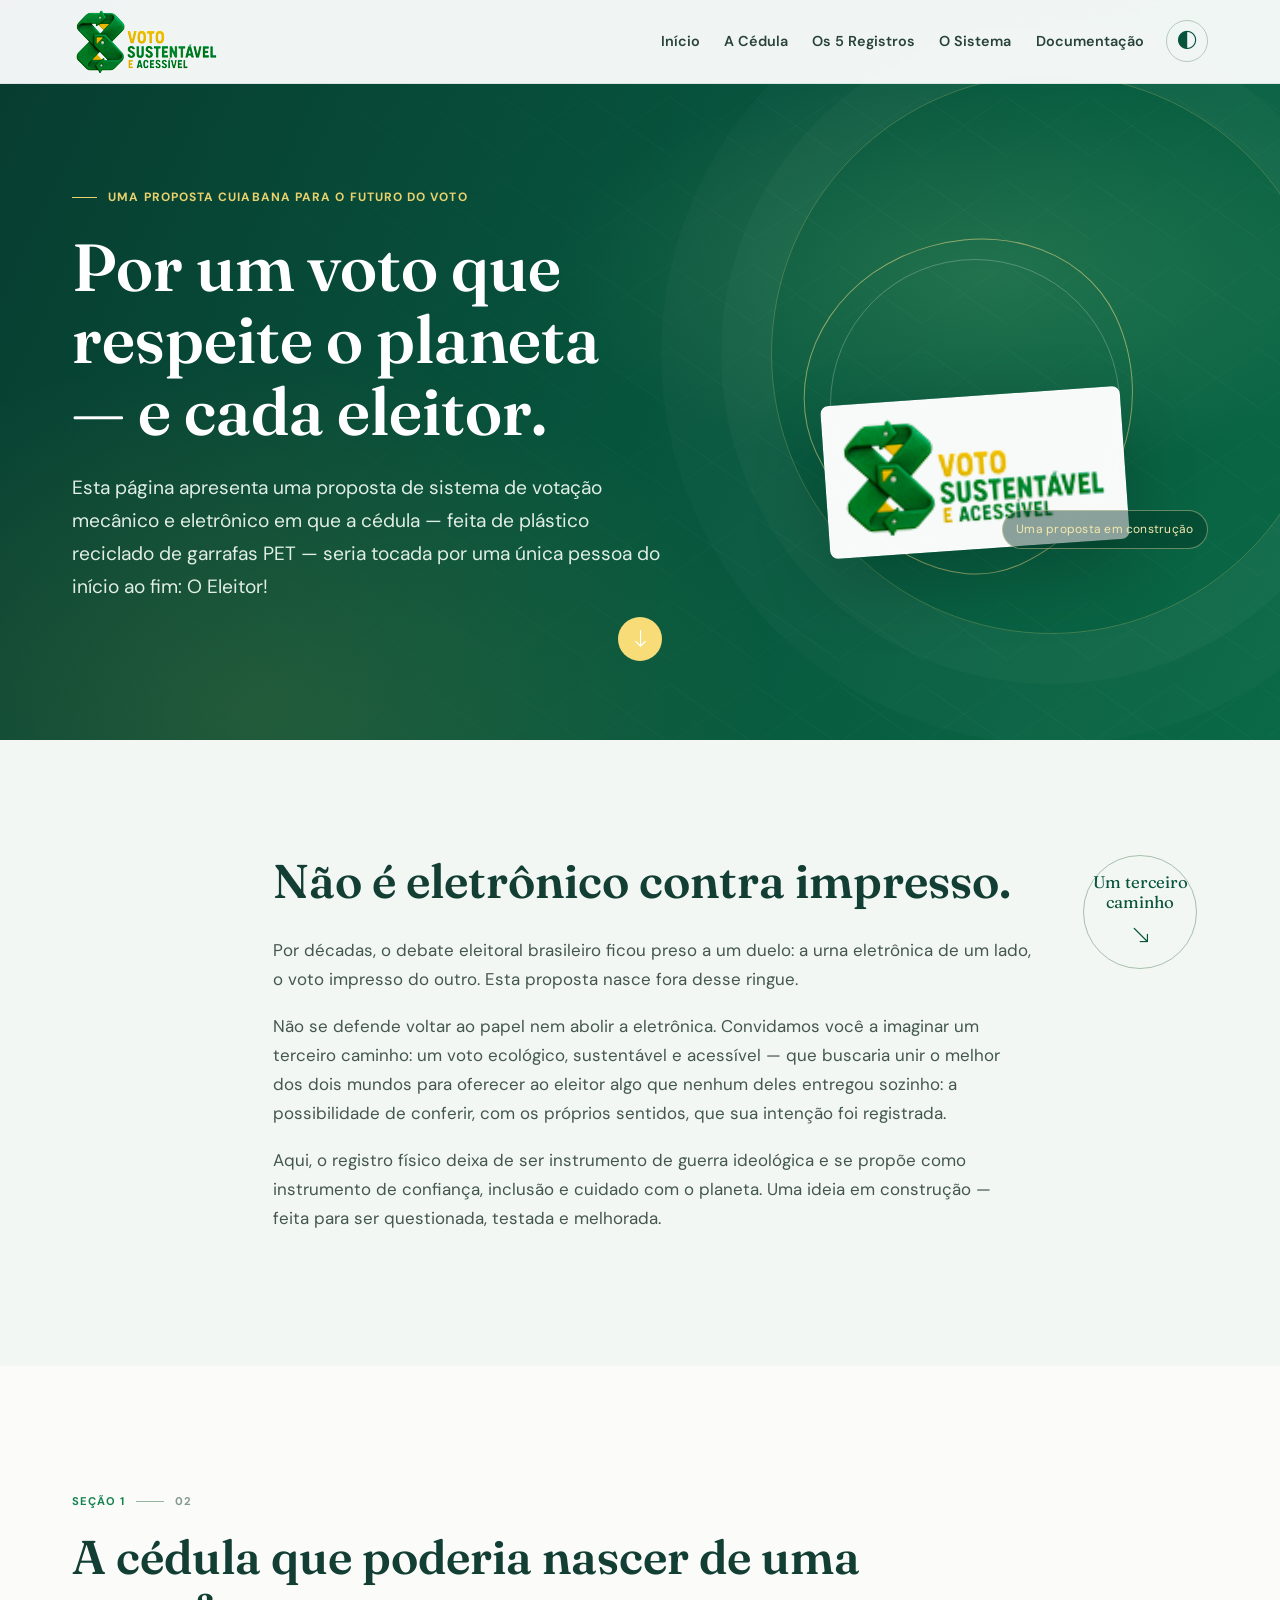
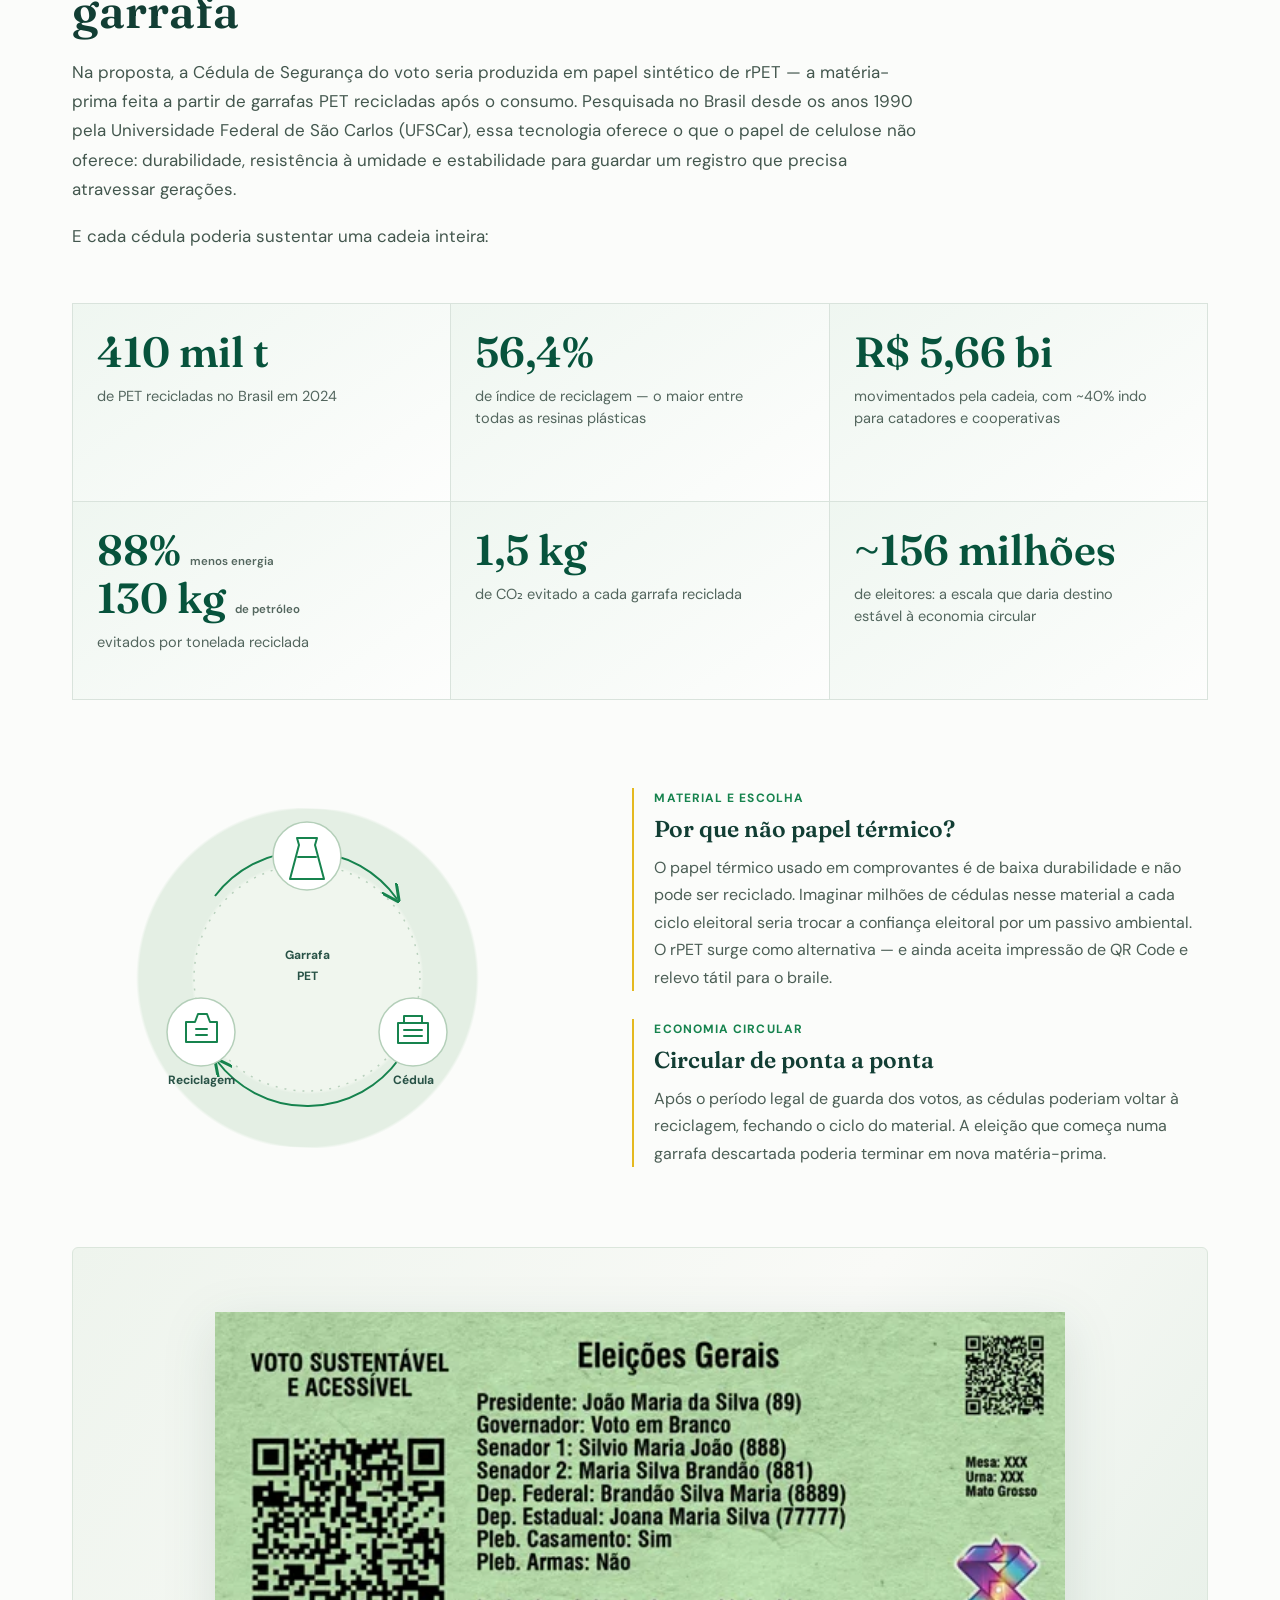
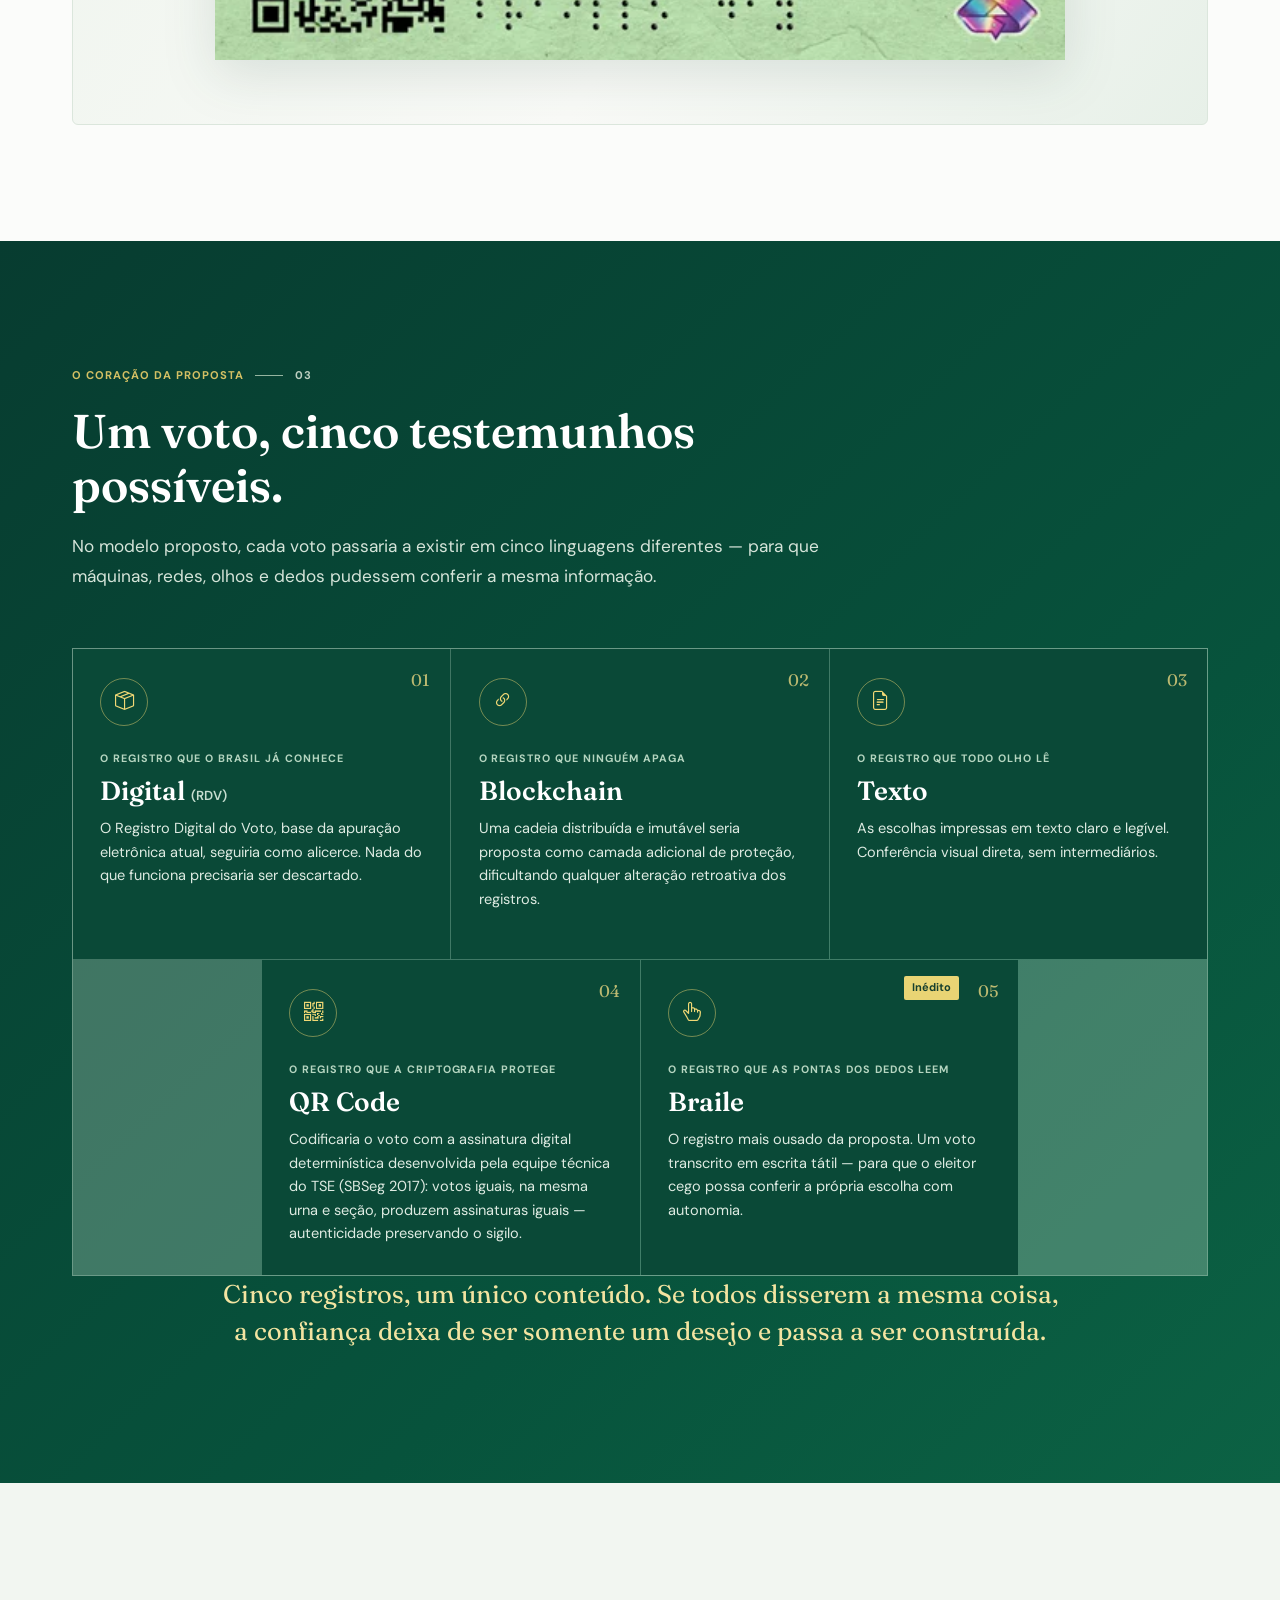
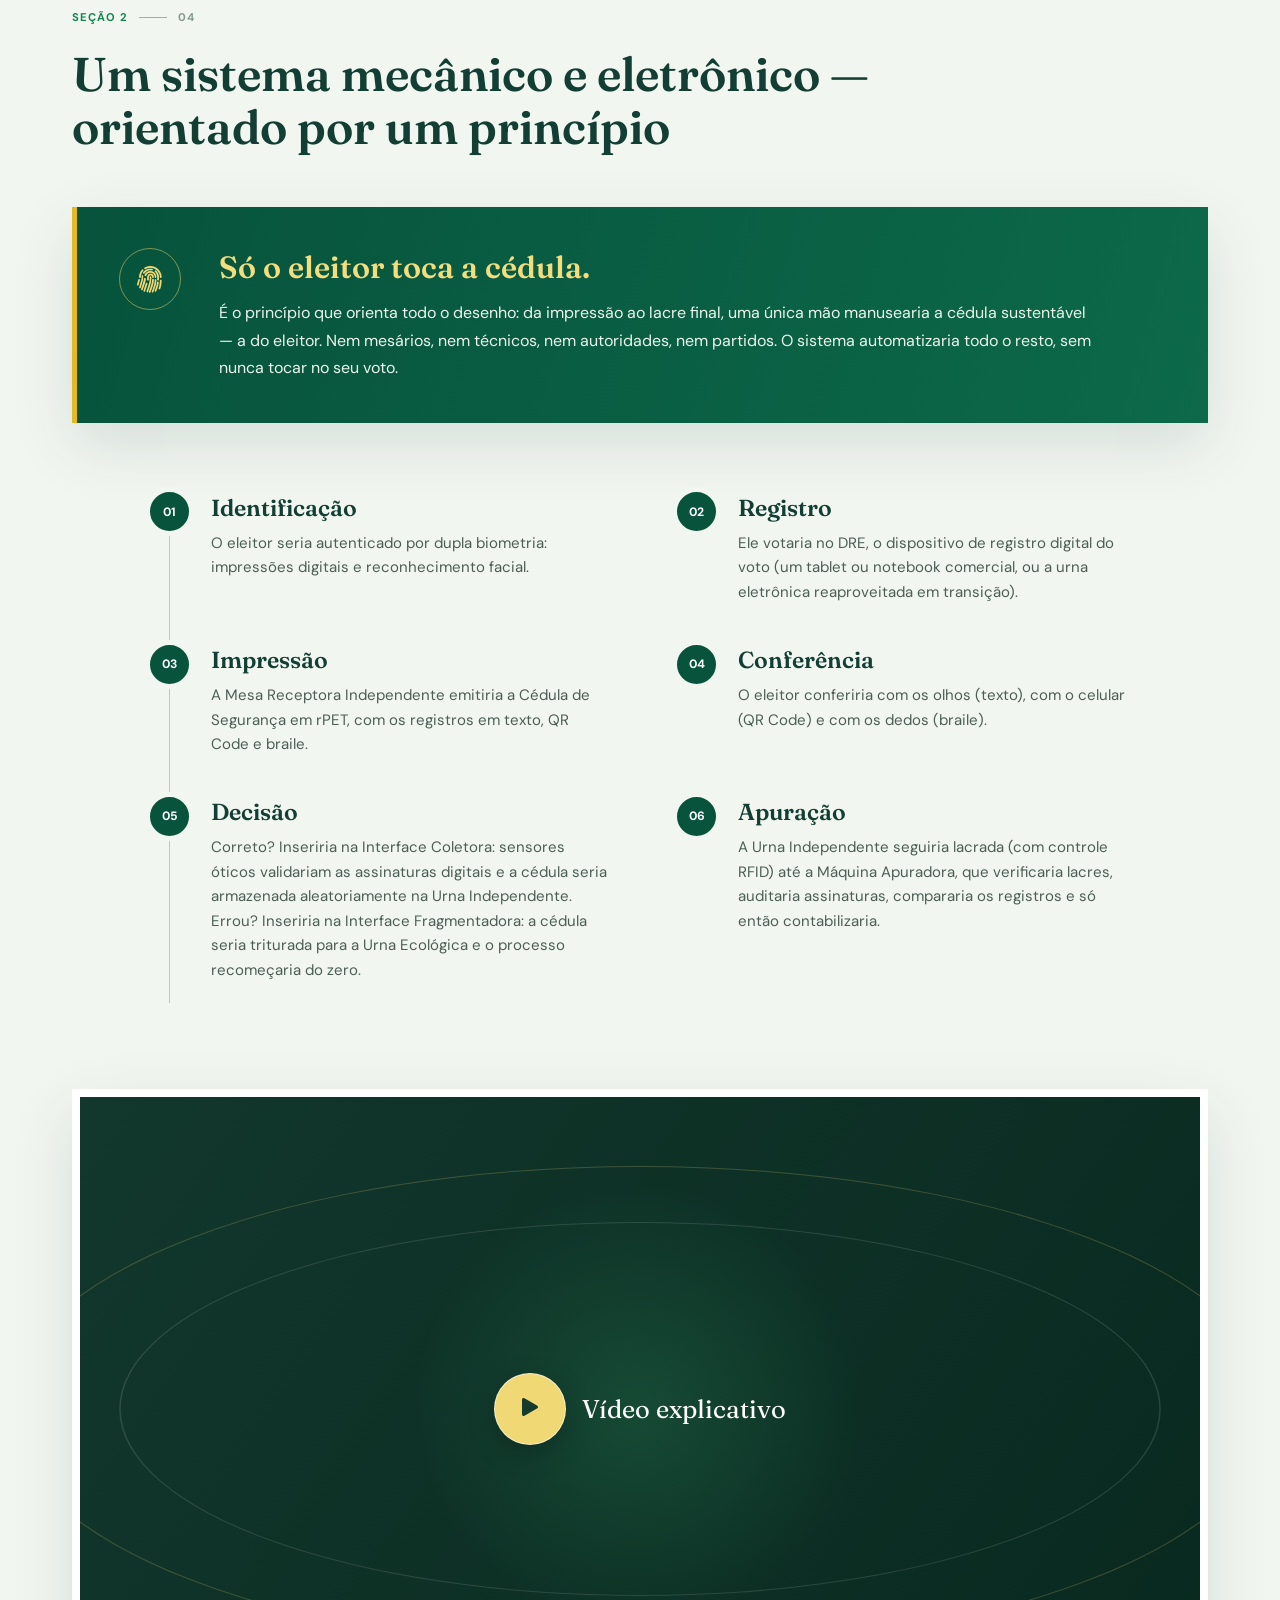
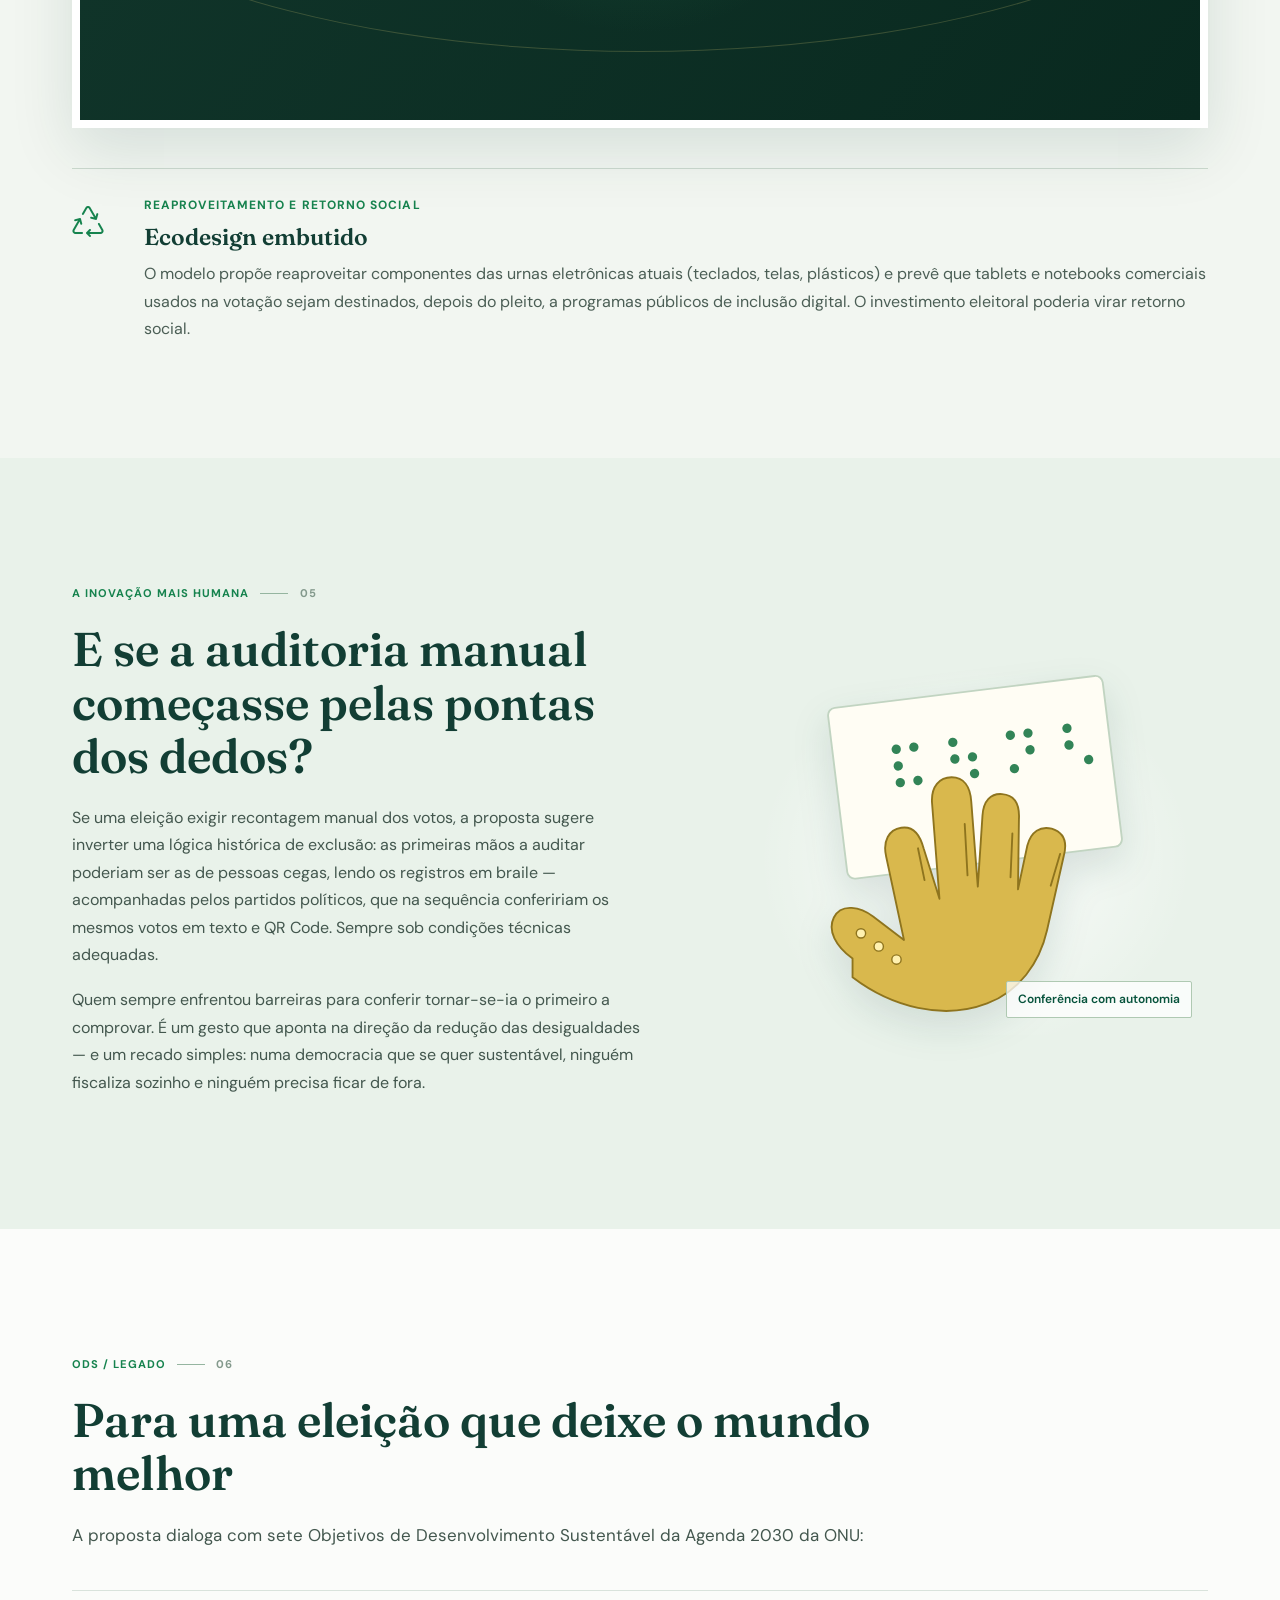
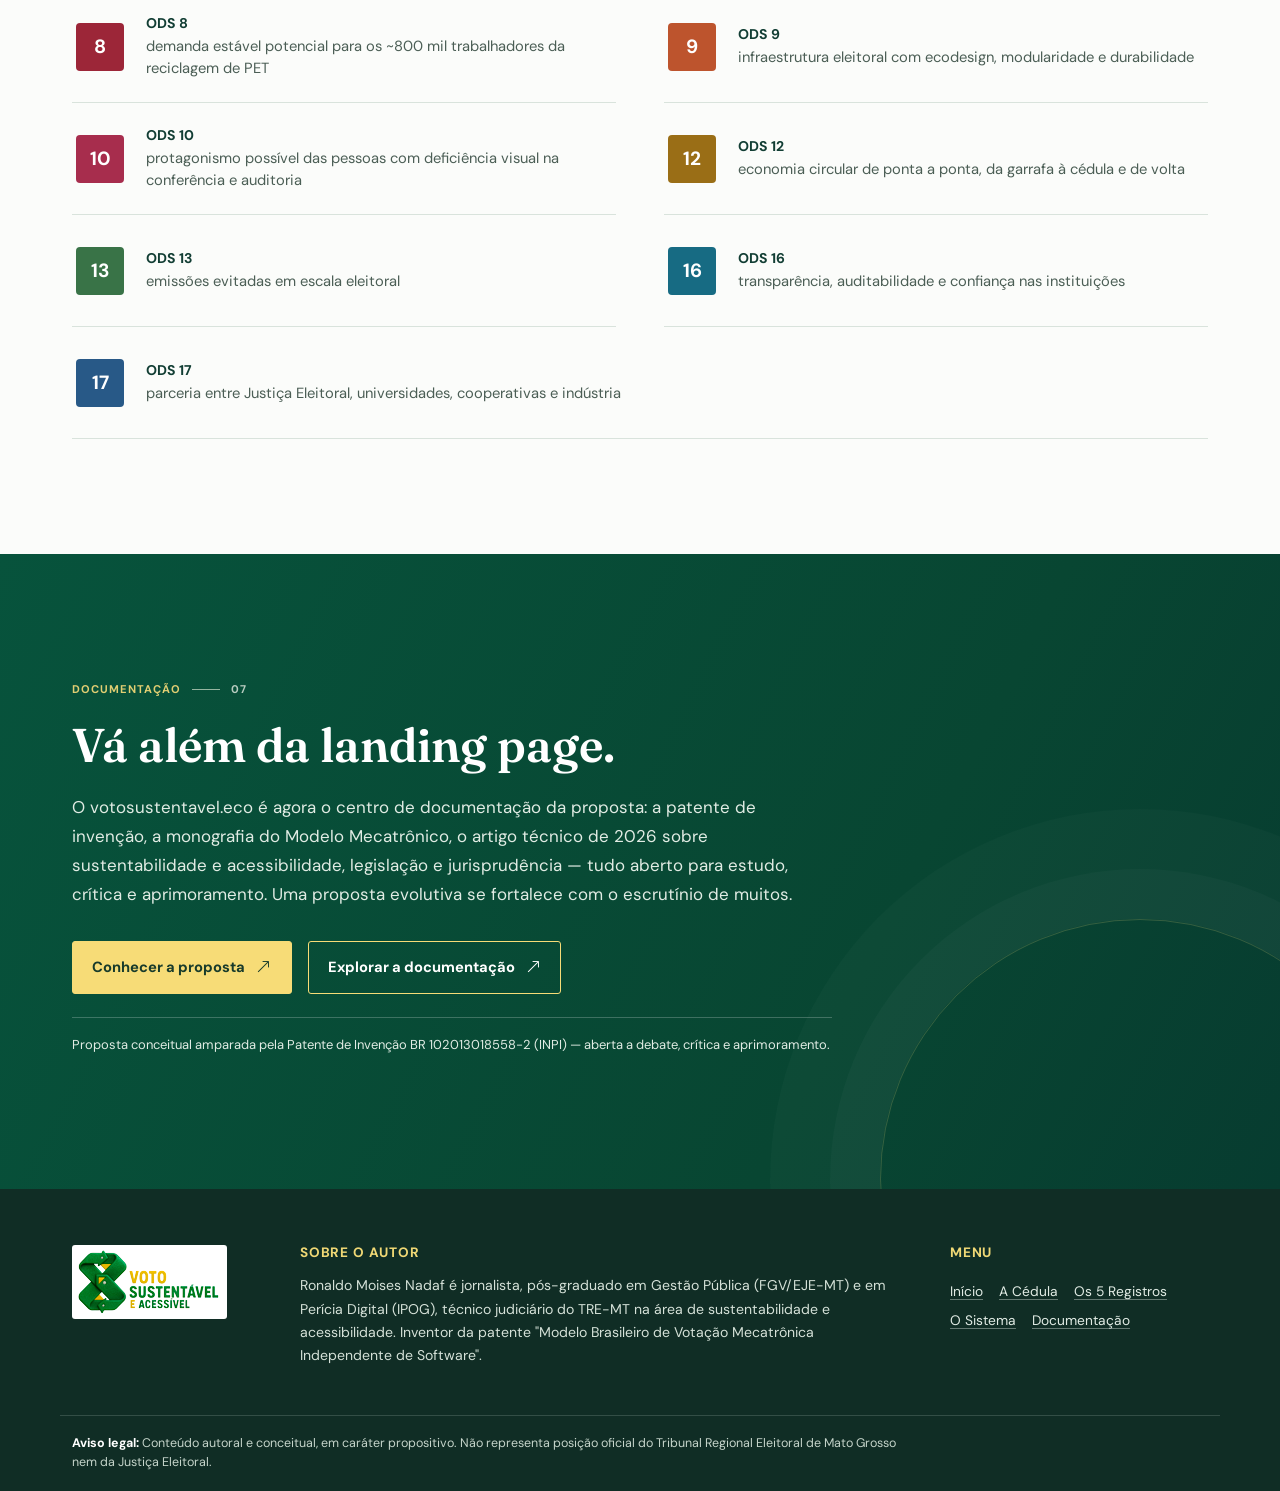
==== commit ff23d5f6: "landing atualizada" ====
--- a/index.html
+++ b/index.html
@@ -5,213 +5,240 @@
     <meta content="text/html; charset=utf-8" http-equiv="Content-Type" />
     <meta http-equiv="X-UA-Compatible" content="ie=edge,chrome=1" />
     <meta content="no-cache, no-store, must-revalidate" http-equiv="Cache-Control" />
-    <meta content="no-cache" http-equiv="Pragma" />
-    <meta content="0" http-equiv="Expires" />
-    <meta content="always" name="referrer" />
-    <meta name="viewport" content="width=device-width, initial-scale=1.0">
-    <meta name="description" content="Voto Sustentável e Acessível - Um programa transformador para o futuro eleitoral brasileiro">
-    <meta name="keywords" content="voto sustentável, acessibilidade, eleições, sustentabilidade, democracia, Brasil">
-    <meta name="author" content="Programa Voto Sustentável e Acessível">
-    <link href="/assets/css/styles.css" rel="stylesheet" />
-    <title>Voto Sustentável e Acessível - Início</title>
-</head>
-<body>
-    <a href="#main-content" class="skip-link">Pular para o conteúdo principal</a>
-
-    <header role="banner">
-        <div class="header-container">
-            <div class="logo">
-                <img src="/assets/img/logomarca150x70.png" alt="Logo do programa Voto Sustentável e Acessível com símbolo verde em formato de laço representando sustentabilidade">
-                <span class="logo-text">Voto Sustentável e Acessível</span>
+    <!DOCTYPE html>
+    <html lang="pt-BR">
+    <head>
+        <meta charset="utf-8">
+        <meta name="viewport" content="width=device-width, initial-scale=1">
+        <meta name="description" content="Proposta de cédula de voto em plástico reciclado (rPET) com 5 registros possíveis — digital, blockchain, texto, QR Code e braile — num sistema mecânico e eletrônico onde só o eleitor toca a cédula.">
+        <meta name="author" content="Ronaldo Moises Nadaf">
+        <meta name="theme-color" content="#07533c">
+        <meta property="og:type" content="website">
+        <meta property="og:locale" content="pt_BR">
+        <meta property="og:title" content="Voto Sustentável — uma proposta ecológica, acessível e auditável">
+        <meta property="og:description" content="Proposta de cédula de voto em plástico reciclado (rPET) com 5 registros possíveis — digital, blockchain, texto, QR Code e braile — num sistema mecânico e eletrônico onde só o eleitor toca a cédula.">
+        <meta property="og:url" content="https://votosustentavel.eco/">
+        <meta property="og:image" content="assets/img/logomarca150x70.png">
+        <link rel="icon" type="image/png" href="assets/img/logomarca150x70.png">
+        <link rel="stylesheet" href="assets/libs/bootstrap-5.3.8-dist/css/bootstrap.min.css">
+        <link rel="stylesheet" href="https://cdn.jsdelivr.net/npm/bootstrap-icons@1.11.3/font/bootstrap-icons.min.css">
+        <link rel="stylesheet" href="assets/css/landing.css">
+        <title>Voto Sustentável — uma proposta ecológica, acessível e auditável</title>
+    </head>
+    <body class="landing-page">
+        <a class="skip-link" href="#main-content">Pular para o conteúdo principal</a>
+        <header class="site-header" id="top">
+            <nav class="navbar navbar-expand-lg" aria-label="Navegação principal">
+                <div class="container nav-shell">
+                    <a class="brand" href="#top" aria-label="Voto Sustentável e Acessível, início">
+                        <img src="assets/img/logomarca150x70.png" alt="Voto Sustentável e Acessível" width="150" height="70">
+                    </a>
+                    <button class="nav-toggle" type="button" aria-expanded="false" aria-controls="primary-navigation" aria-label="Abrir menu">
+                        <i class="bi bi-list" aria-hidden="true"></i>
+                    </button>
+                    <div class="nav-panel" id="primary-navigation">
+                        <ul class="nav-list">
+                            <li><a href="#top" aria-current="page">Início</a></li>
+                            <li><a href="#cedula">A Cédula</a></li>
+                            <li><a href="#registros">Os 5 Registros</a></li>
+                            <li><a href="#sistema">O Sistema</a></li>
+                            <li><a href="#documentacao">Documentação</a></li>
+                        </ul>
+                        <button class="contrast-toggle" type="button" aria-pressed="false" aria-label="Ativar alto contraste" title="Alternar alto contraste">
+                            <i class="bi bi-circle-half" aria-hidden="true"></i>
+                        </button>
+                    </div>
+                </div>
+            </nav>
+        </header>
+
+        <main id="main-content" tabindex="-1">
+            <section class="hero" aria-labelledby="hero-title">
+                <div class="hero-grid" aria-hidden="true"></div>
+                <div class="container hero-inner">
+                    <div class="hero-copy reveal">
+                        <p class="eyebrow"><span></span>Uma proposta cuiabana para o futuro do voto</p>
+                        <h1 id="hero-title">Por um voto que respeite o planeta — e cada eleitor.</h1>
+                        <p class="hero-description">Esta página apresenta uma proposta de sistema de votação mecânico e eletrônico em que a cédula — feita de plástico reciclado de garrafas PET — seria tocada por uma única pessoa do início ao fim: O Eleitor!</p>
+                    </div>
+                    <div class="hero-art reveal" aria-hidden="true">
+                        <div class="hero-orbit orbit-one"></div><div class="hero-orbit orbit-two"></div>
+                        <img src="assets/img/logomarca150x70.png" alt="" width="300" height="140">
+                        <span class="hero-art-note">Uma proposta em construção</span>
+                    </div>
+                    <a class="hero-scroll" href="#manifesto" aria-label="Rolar para conhecer a proposta"><i class="bi bi-arrow-down" aria-hidden="true"></i></a>
+                </div>
+            </section>
+
+            <section class="manifesto section-pad" id="manifesto" aria-labelledby="manifesto-title">
+                <div class="container manifesto-layout">
+                    <div class="section-marker reveal"><span>Antes de tudo</span><span class="marker-line"></span><span>01</span></div>
+                    <div class="manifesto-copy reveal">
+                        <h2 id="manifesto-title">Não é eletrônico contra impresso.</h2>
+                        <p>Por décadas, o debate eleitoral brasileiro ficou preso a um duelo: a urna eletrônica de um lado, o voto impresso do outro. Esta proposta nasce fora desse ringue.</p>
+                        <p>Não se defende voltar ao papel nem abolir a eletrônica. Convidamos você a imaginar um terceiro caminho: um voto ecológico, sustentável e acessível — que buscaria unir o melhor dos dois mundos para oferecer ao eleitor algo que nenhum deles entregou sozinho: a possibilidade de conferir, com os próprios sentidos, que sua intenção foi registrada.</p>
+                        <p>Aqui, o registro físico deixa de ser instrumento de guerra ideológica e se propõe como instrumento de confiança, inclusão e cuidado com o planeta. Uma ideia em construção — feita para ser questionada, testada e melhorada.</p>
+                    </div>
+                    <div class="manifesto-stamp reveal" aria-hidden="true"><span>Um terceiro<br>caminho</span><i class="bi bi-arrow-down-right"></i></div>
+                </div>
+            </section>
+
+            <section class="ballot-section section-pad" id="cedula" aria-labelledby="ballot-title">
+                <div class="container">
+                    <div class="section-heading reveal">
+                        <div class="section-marker"><span>Seção 1</span><span class="marker-line"></span><span>02</span></div>
+                        <h2 id="ballot-title">A cédula que poderia nascer de uma garrafa</h2>
+                        <p>Na proposta, a Cédula de Segurança do voto seria produzida em papel sintético de rPET — a matéria-prima feita a partir de garrafas PET recicladas após o consumo. Pesquisada no Brasil desde os anos 1990 pela Universidade Federal de São Carlos (UFSCar), essa tecnologia oferece o que o papel de celulose não oferece: durabilidade, resistência à umidade e estabilidade para guardar um registro que precisa atravessar gerações.</p>
+                        <p>E cada cédula poderia sustentar uma cadeia inteira:</p>
+                    </div>
+                    <div class="stats-grid" aria-label="Potenciais da proposta">
+                        <article class="stat-item reveal"><span class="stat-value" data-count="410" data-suffix=" mil t">410 mil t</span><p>de PET recicladas no Brasil em 2024</p></article>
+                        <article class="stat-item reveal"><span class="stat-value" data-count="56.4" data-decimals="1" data-suffix="%">56,4%</span><p>de índice de reciclagem — o maior entre todas as resinas plásticas</p></article>
+                        <article class="stat-item reveal"><span class="stat-value" data-prefix="R$ " data-count="5.66" data-decimals="2" data-suffix=" bi">R$ 5,66 bi</span><p>movimentados pela cadeia, com ~40% indo para catadores e cooperativas</p></article>
+                        <article class="stat-item reveal"><span class="stat-value stat-dual"><span data-count="88" data-suffix="%">88%</span> <small>menos energia</small><br><span data-count="130" data-suffix=" kg">130 kg</span> <small>de petróleo</small></span><p>evitados por tonelada reciclada</p></article>
+                        <article class="stat-item reveal"><span class="stat-value" data-count="1.5" data-decimals="1" data-suffix=" kg">1,5 kg</span><p>de CO₂ evitado a cada garrafa reciclada</p></article>
+                        <article class="stat-item reveal"><span class="stat-value" data-prefix="~" data-count="156" data-suffix=" milhões">~156 milhões</span><p>de eleitores: a escala que daria destino estável à economia circular</p></article>
+                    </div>
+
+                    <div class="circular-feature">
+                        <div class="cycle-diagram reveal" role="img" aria-label="Diagrama do ciclo: garrafas PET recicladas tornam-se matéria-prima para a cédula, que retorna à reciclagem após o período legal de guarda">
+                            <svg viewBox="0 0 420 340" role="presentation" aria-hidden="true">
+                                <defs><marker id="cycle-arrow" markerWidth="9" markerHeight="9" refX="7" refY="4.5" orient="auto"><path d="M0 0 9 4.5 0 9" fill="none" stroke="currentColor" stroke-width="1.5"/></marker></defs>
+                                <circle cx="210" cy="170" r="113" class="cycle-ring"/>
+                                <path d="M118 88A113 113 0 0 1 300 91" class="cycle-path" marker-end="url(#cycle-arrow)"/>
+                                <path d="M302 251A113 113 0 0 1 120 253" class="cycle-path" marker-end="url(#cycle-arrow)"/>
+                                <g class="cycle-node node-top"><circle cx="210" cy="48" r="34"/><path d="M200 30h20l-2 7 9 34h-34l9-34z"/><path d="M201 49h18"/></g>
+                                <g class="cycle-node node-right"><circle cx="316" cy="224" r="34"/><path d="M301 215h30v20h-30zM307 208h18v7h-18z"/><path d="M307 222h18M307 228h18"/></g>
+                                <g class="cycle-node node-left"><circle cx="104" cy="224" r="34"/><path d="M89 214h9l3-8h9l3 8h7v20H89z"/><path d="M99 221h11M99 227h11"/></g>
+                                <text x="210" y="151" text-anchor="middle">Garrafa</text><text x="210" y="172" text-anchor="middle">PET</text>
+                                <text x="316" y="276" text-anchor="middle">Cédula</text><text x="104" y="276" text-anchor="middle">Reciclagem</text>
+                            </svg>
+                        </div>
+                        <div class="circular-copy reveal">
+                            <article class="text-block">
+                                <span class="mini-label">Material e escolha</span>
+                                <h3>Por que não papel térmico?</h3>
+                                <p>O papel térmico usado em comprovantes é de baixa durabilidade e não pode ser reciclado. Imaginar milhões de cédulas nesse material a cada ciclo eleitoral seria trocar a confiança eleitoral por um passivo ambiental. O rPET surge como alternativa — e ainda aceita impressão de QR Code e relevo tátil para o braile.</p>
+                            </article>
+                            <article class="text-block">
+                                <span class="mini-label">Economia circular</span>
+                                <h3>Circular de ponta a ponta</h3>
+                                <p>Após o período legal de guarda dos votos, as cédulas poderiam voltar à reciclagem, fechando o ciclo do material. A eleição que começa numa garrafa descartada poderia terminar em nova matéria-prima.</p>
+                            </article>
+                        </div>
+                    </div>
+                    <figure class="ballot-figure reveal">
+                        <img src="assets/img/image002.png" alt="Exemplo de Cédula de Segurança sustentável com registros em texto, códigos QR e escrita tátil em braile" loading="lazy">
+                    </figure>
+                </div>
+            </section>
+
+            <section class="records-section section-pad" id="registros" aria-labelledby="records-title">
+                <div class="container">
+                    <div class="records-intro reveal">
+                        <div class="section-marker"><span>O coração da proposta</span><span class="marker-line"></span><span>03</span></div>
+                        <h2 id="records-title">Um voto, cinco testemunhos possíveis.</h2>
+                        <p>No modelo proposto, cada voto passaria a existir em cinco linguagens diferentes — para que máquinas, redes, olhos e dedos pudessem conferir a mesma informação.</p>
+                    </div>
+                    <div class="records-grid">
+                        <article class="record-card reveal"><span class="record-number">01</span><div class="record-icon"><i class="bi bi-box-seam" aria-hidden="true"></i></div><span class="mini-label">O registro que o Brasil já conhece</span><h3>Digital <span>(RDV)</span></h3><p>O Registro Digital do Voto, base da apuração eletrônica atual, seguiria como alicerce. Nada do que funciona precisaria ser descartado.</p></article>
+                        <article class="record-card reveal"><span class="record-number">02</span><div class="record-icon"><i class="bi bi-link-45deg" aria-hidden="true"></i></div><span class="mini-label">O registro que ninguém apaga</span><h3>Blockchain</h3><p>Uma cadeia distribuída e imutável seria proposta como camada adicional de proteção, dificultando qualquer alteração retroativa dos registros.</p></article>
+                        <article class="record-card reveal"><span class="record-number">03</span><div class="record-icon"><i class="bi bi-file-earmark-text" aria-hidden="true"></i></div><span class="mini-label">O registro que todo olho lê</span><h3>Texto</h3><p>As escolhas impressas em texto claro e legível. Conferência visual direta, sem intermediários.</p></article>
+                        <article class="record-card reveal"><span class="record-number">04</span><div class="record-icon"><i class="bi bi-qr-code" aria-hidden="true"></i></div><span class="mini-label">O registro que a criptografia protege</span><h3>QR Code</h3><p>Codificaria o voto com a assinatura digital determinística desenvolvida pela equipe técnica do TSE (SBSeg 2017): votos iguais, na mesma urna e seção, produzem assinaturas iguais — autenticidade preservando o sigilo.</p></article>
+                        <article class="record-card record-card-braille reveal"><span class="record-number">05</span><span class="record-badge">Inédito</span><div class="record-icon"><i class="bi bi-hand-index-thumb" aria-hidden="true"></i></div><span class="mini-label">O registro que as pontas dos dedos leem</span><h3>Braile</h3><p>O registro mais ousado da proposta. Um voto transcrito em escrita tátil — para que o eleitor cego possa conferir a própria escolha com autonomia.</p></article>
+                    </div>
+                    <p class="records-close reveal">Cinco registros, um único conteúdo. Se todos disserem a mesma coisa, a confiança deixa de ser somente um desejo e passa a ser construída.</p>
+                </div>
+            </section>
+
+            <section class="system-section section-pad" id="sistema" aria-labelledby="system-title">
+                <div class="container">
+                    <div class="section-heading reveal">
+                        <div class="section-marker"><span>Seção 2</span><span class="marker-line"></span><span>04</span></div>
+                        <h2 id="system-title">Um sistema mecânico e eletrônico — orientado por um princípio</h2>
+                    </div>
+                    <div class="principle-banner reveal"><i class="bi bi-fingerprint" aria-hidden="true"></i><div><h3>Só o eleitor toca a cédula.</h3><p>É o princípio que orienta todo o desenho: da impressão ao lacre final, uma única mão manusearia a cédula sustentável — a do eleitor. Nem mesários, nem técnicos, nem autoridades, nem partidos. O sistema automatizaria todo o resto, sem nunca tocar no seu voto.</p></div></div>
+                    <ol class="timeline" aria-label="Como funcionaria">
+                        <li class="timeline-item reveal"><span class="timeline-step">01</span><div><h3>Identificação</h3><p>O eleitor seria autenticado por dupla biometria: impressões digitais e reconhecimento facial.</p></div></li>
+                        <li class="timeline-item reveal"><span class="timeline-step">02</span><div><h3>Registro</h3><p>Ele votaria no DRE, o dispositivo de registro digital do voto (um tablet ou notebook comercial, ou a urna eletrônica reaproveitada em transição).</p></div></li>
+                        <li class="timeline-item reveal"><span class="timeline-step">03</span><div><h3>Impressão</h3><p>A Mesa Receptora Independente emitiria a Cédula de Segurança em rPET, com os registros em texto, QR Code e braile.</p></div></li>
+                        <li class="timeline-item reveal"><span class="timeline-step">04</span><div><h3>Conferência</h3><p>O eleitor conferiria com os olhos (texto), com o celular (QR Code) e com os dedos (braile).</p></div></li>
+                        <li class="timeline-item reveal"><span class="timeline-step">05</span><div><h3>Decisão</h3><p>Correto? Inseriria na Interface Coletora: sensores óticos validariam as assinaturas digitais e a cédula seria armazenada aleatoriamente na Urna Independente. Errou? Inseriria na Interface Fragmentadora: a cédula seria triturada para a Urna Ecológica e o processo recomeçaria do zero.</p></div></li>
+                        <li class="timeline-item reveal"><span class="timeline-step">06</span><div><h3>Apuração</h3><p>A Urna Independente seguiria lacrada (com controle RFID) até a Máquina Apuradora, que verificaria lacres, auditaria assinaturas, compararia os registros e só então contabilizaria.</p></div></li>
+                    </ol>
+                    <div class="video-frame reveal">
+                        <a class="video-placeholder" href="https://www.youtube.com/watch?v=gnp96K3c58I" target="_blank" rel="noopener noreferrer" aria-label="Assistir ao vídeo explicativo no YouTube">
+                            <span class="video-play"><i class="bi bi-play-fill" aria-hidden="true"></i></span>
+                            <span class="video-label" aria-hidden="true">Vídeo explicativo</span>
+                        </a>
+                    </div>
+                    <article class="ecodesign-note reveal"><i class="bi bi-recycle" aria-hidden="true"></i><div><span class="mini-label">Reaproveitamento e retorno social</span><h3>Ecodesign embutido</h3><p>O modelo propõe reaproveitar componentes das urnas eletrônicas atuais (teclados, telas, plásticos) e prevê que tablets e notebooks comerciais usados na votação sejam destinados, depois do pleito, a programas públicos de inclusão digital. O investimento eleitoral poderia virar retorno social.</p></div></article>
+                </div>
+            </section>
+
+            <section class="audit-section section-pad" id="auditoria" aria-labelledby="audit-title">
+                <div class="container audit-layout">
+                    <div class="audit-copy reveal">
+                        <div class="section-marker"><span>A inovação mais humana</span><span class="marker-line"></span><span>05</span></div>
+                        <h2 id="audit-title">E se a auditoria manual começasse pelas pontas dos dedos?</h2>
+                        <p>Se uma eleição exigir recontagem manual dos votos, a proposta sugere inverter uma lógica histórica de exclusão: as primeiras mãos a auditar poderiam ser as de pessoas cegas, lendo os registros em braile — acompanhadas pelos partidos políticos, que na sequência confeririam os mesmos votos em texto e QR Code. Sempre sob condições técnicas adequadas.</p>
+                        <p>Quem sempre enfrentou barreiras para conferir tornar-se-ia o primeiro a comprovar. É um gesto que aponta na direção da redução das desigualdades — e um recado simples: numa democracia que se quer sustentável, ninguém fiscaliza sozinho e ninguém precisa ficar de fora.</p>
+                    </div>
+                    <div class="braille-art reveal" role="img" aria-label="Ilustração de uma mão lendo pontos em relevo numa cédula em braile">
+                        <svg viewBox="0 0 460 410" aria-hidden="true" focusable="false">
+                            <rect class="braille-paper" x="82" y="42" width="296" height="184" rx="8" transform="rotate(-7 230 134)"/>
+                            <g class="braille-dots" transform="rotate(-7 230 134)"><circle cx="150" cy="94" r="5"/><circle cx="150" cy="112" r="5"/><circle cx="150" cy="130" r="5"/><circle cx="169" cy="94" r="5"/><circle cx="169" cy="130" r="5"/><circle cx="211" cy="94" r="5"/><circle cx="211" cy="112" r="5"/><circle cx="230" cy="112" r="5"/><circle cx="230" cy="130" r="5"/><circle cx="273" cy="94" r="5"/><circle cx="273" cy="130" r="5"/><circle cx="292" cy="94" r="5"/><circle cx="292" cy="112" r="5"/><circle cx="334" cy="94" r="5"/><circle cx="334" cy="112" r="5"/><circle cx="353" cy="130" r="5"/></g>
+                            <path class="hand-shape" d="M99 328c-18-13-27-30-20-44 8-16 29-11 42-1l33 25-19-89c-4-17 3-29 16-31 12-2 20 7 24 22l17 54-8-103c-1-17 8-27 21-27 13 0 20 10 21 26l7 91 5-76c1-16 9-24 21-23 13 1 19 10 18 27l-1 75 10-47c4-15 14-21 26-18 13 4 17 14 13 29l-18 80c-8 35-30 65-64 78-47 18-102 4-144-28z"/>
+                            <path class="hand-line" d="m176 244-7-34m53 29-3-55m49 57 2-47m41 56 10-34"/>
+                            <circle class="hand-dot" cx="108" cy="301" r="5"/><circle class="hand-dot" cx="127" cy="315" r="5"/><circle class="hand-dot" cx="146" cy="329" r="5"/>
+                        </svg>
+                        <span class="braille-caption">Conferência com autonomia</span>
+                    </div>
+                </div>
+            </section>
+
+            <section class="ods-section section-pad" id="ods" aria-labelledby="ods-title">
+                <div class="container">
+                    <div class="section-heading reveal">
+                        <div class="section-marker"><span>ODS / Legado</span><span class="marker-line"></span><span>06</span></div>
+                        <h2 id="ods-title">Para uma eleição que deixe o mundo melhor</h2>
+                        <p>A proposta dialoga com sete Objetivos de Desenvolvimento Sustentável da Agenda 2030 da ONU:</p>
+                    </div>
+                    <ul class="ods-list">
+                        <li class="ods-item reveal"><span class="ods-number ods-8">8</span><div><h3>ODS 8</h3><p>demanda estável potencial para os ~800 mil trabalhadores da reciclagem de PET</p></div></li>
+                        <li class="ods-item reveal"><span class="ods-number ods-9">9</span><div><h3>ODS 9</h3><p>infraestrutura eleitoral com ecodesign, modularidade e durabilidade</p></div></li>
+                        <li class="ods-item reveal"><span class="ods-number ods-10">10</span><div><h3>ODS 10</h3><p>protagonismo possível das pessoas com deficiência visual na conferência e auditoria</p></div></li>
+                        <li class="ods-item reveal"><span class="ods-number ods-12">12</span><div><h3>ODS 12</h3><p>economia circular de ponta a ponta, da garrafa à cédula e de volta</p></div></li>
+                        <li class="ods-item reveal"><span class="ods-number ods-13">13</span><div><h3>ODS 13</h3><p>emissões evitadas em escala eleitoral</p></div></li>
+                        <li class="ods-item reveal"><span class="ods-number ods-16">16</span><div><h3>ODS 16</h3><p>transparência, auditabilidade e confiança nas instituições</p></div></li>
+                        <li class="ods-item reveal"><span class="ods-number ods-17">17</span><div><h3>ODS 17</h3><p>parceria entre Justiça Eleitoral, universidades, cooperativas e indústria</p></div></li>
+                    </ul>
+                </div>
+            </section>
+
+            <section class="documentation-section section-pad" id="documentacao" aria-labelledby="documentation-title">
+                <div class="container documentation-inner reveal">
+                    <div class="section-marker"><span>Documentação</span><span class="marker-line"></span><span>07</span></div>
+                    <h2 id="documentation-title">Vá além da landing page.</h2>
+                    <p>O votosustentavel.eco é agora o centro de documentação da proposta: a patente de invenção, a monografia do Modelo Mecatrônico, o artigo técnico de 2026 sobre sustentabilidade e acessibilidade, legislação e jurisprudência — tudo aberto para estudo, crítica e aprimoramento. Uma proposta evolutiva se fortalece com o escrutínio de muitos.</p>
+                    <div class="documentation-actions">
+                        <a class="button-primary" href="https://votosustentavel.eco/">Conhecer a proposta <i class="bi bi-arrow-up-right" aria-hidden="true"></i></a>
+                        <a class="button-secondary" href="https://votosustentavel.eco/">Explorar a documentação <i class="bi bi-arrow-up-right" aria-hidden="true"></i></a>
+                    </div>
+                    <p class="patent-note">Proposta conceitual amparada pela Patente de Invenção BR 102013018558-2 (INPI) — aberta a debate, crítica e aprimoramento.</p>
+                </div>
+            </section>
+        </main>
+
+        <footer class="site-footer" aria-label="Rodapé">
+            <div class="container footer-main">
+                <div class="footer-brand"><a href="#top" aria-label="Voto Sustentável e Acessível, início"><img src="assets/img/logomarca150x70.png" alt="Voto Sustentável e Acessível" width="150" height="70"></a></div>
+                <div class="footer-about"><h2>Sobre o autor</h2><p>Ronaldo Moises Nadaf é jornalista, pós-graduado em Gestão Pública (FGV/EJE-MT) e em Perícia Digital (IPOG), técnico judiciário do TRE-MT na área de sustentabilidade e acessibilidade. Inventor da patente "Modelo Brasileiro de Votação Mecatrônica Independente de Software".</p></div>
+                <nav class="footer-nav" aria-label="Menu do rodapé"><h2>Menu</h2><a href="#top">Início</a><a href="#cedula">A Cédula</a><a href="#registros">Os 5 Registros</a><a href="#sistema">O Sistema</a><a href="#documentacao">Documentação</a></nav>
             </div>
-            <button class="menu-toggle" aria-expanded="false" aria-controls="navigation">
-                ☰ Menu
-            </button>
-            <nav id="navigation" aria-label="Navegação principal">
-                <ul class="nav-links">
-                    <li><a href="index.html" class="active" aria-current="page">🏠 Início</a></li>
-                    <li><a href="cap1.html">Introdução</a></li>
-                    <li><a href="cap2.html">Pilares</a></li>
-                    <li><a href="cap3.html">Metodologias</a></li>
-                    <li><a href="cap4.html">Inovações</a></li>
-                    <li><a href="cap5.html">Fases</a></li>
-                    <li><a href="cap6.html">PD&amp;I</a></li>
-                    <li><a href="cap7.html">Auditoria</a></li>
-                    <li><a href="cap8.html">Impactos</a></li>
-                    <li><a href="cap9.html">Responsabilidades</a></li>
-                    <li><a href="cap10.html">Atores-Chave</a></li>
-                    <li><a href="cap11.html">Conclusão</a></li>
-                </ul>
-            </nav>
-        </div>
-    </header>
-
-    <main id="main-content" role="main" tabindex="-1">
-        <div class="hero">
-            <h1>Voto Sustentável e Acessível</h1>
-            <p>Uma perspectiva para o futuro eleitoral do Brasil através da sustentabilidade, acessibilidade e inovação</p>
-        </div>
-
-        <div class="container">
-            <section aria-labelledby="sobre">
-                <h2 id="sobre">Sobre o Programa</h2>
-                <p>O <strong class="highlight">Voto Sustentável e Acessível</strong> &nbsp;é uma proposta evolutiva para o processo eleitoral brasileiro. Não se limita a uma  atualização tecnológica, mas propõe uma reformulação completa, alicerçada em cinco pilares fundamentais:</p>
-
-                <ul>
-                    <li><strong>Sustentabilidade:</strong> Compromisso com o meio ambiente através de uso de materiais recicláveis e ecodesign para reaproveitamento do parque tecnológico atual.</li>
-                    <li><strong>Acessibilidade Universal:</strong> Garantia de que todos os cidadãos possam exercer seu direito ao registro e a conferência do voto de forma autônoma</li>
-                    <li><strong>Segurança e Integridade:</strong> Sistema com  multiplos registros do voto,&nbsp; ampliando a auditoria com uma nova cadeia de custodia dos votos</li>
-                    <li><strong>Inovação e Pesquisa (PD&I):</strong> A Proposta é que seja um projeto&nbsp; contínuo de desenvolvimento tecnológico</li>
-                    <li><strong>Participação Cidadã e Transparência:</strong> Propõe-se o engajamento ativo da sociedade no processo de construção do novo modelo eleitoral</li>
-                </ul>
-
-
-            </section>
-
-            <section aria-labelledby="inovacoes">
-                <h2 id="inovacoes">Principais Inovações</h2>
-
-                <h3>Cédula Eleitoral Sustentável e Acessível</h3>
-                <p>Produzida a partir de PET reciclado, a cédula possui:</p>
-                <ul>
-                    <li>Braille em relevo para acessibilidade tátil</li>
-                    <li>Múltiplos QR codes para diferentes níveis de segurança</li>
-                    <li>E um terceiro registro em texto.&nbsp; &nbsp;</li>
-                    <li>Material durável e ecologicamente responsável</li>
-
-                </ul>
-
-                <div class="image-container">
-                    <img src="/assets/img/image002.png" alt="Cédula eleitoral sustentável com campos de votação, códigos QR e marcações em Braille." loading="lazy">
-                    <p class="image-caption">Cédula Eleitoral Sustentável com Braille e QR Codes</p>
-                </div>
-
-                <h3>Modelo Mecatrônico de Votação</h3>
-                <p>Sistema mecatrônico que combina:</p>
-                <ul>
-                    <li>Hardware independente de software</li>
-                    <li>Identificação biométrica da face e impressões digitais</li>
-                    <li>Impressão, registro, coleta e destinação ecológica das cédulas do voto e santinhos de votação</li>
-                    <li>Urna independente para armazenamento físico das Cédulas e Urna Ecológica para cédulas canceladas e santinhos de eleitores leigos</li>
-                    <li>Ecodesign com foco em durabilidade, modularidade e reutilização, buscando-se sempre a utilização do passivo tecnológico</li>
-                </ul>
-
-                <div class="youtube-container">
-                    <iframe src="https://www.youtube.com/embed/gnp96K3c58I"
-                            title="Ensaio Virtual do Voto Acessivel com voto de deficiente visual e físico."
-                            aria-describedby="video-description-home"
-                            frameborder="0"
-                            allowfullscreen
-                            loading="lazy">
-                    </iframe>
-                </div>
-                <p class="video-caption" id="video-description-home"><strong>Descrição do vídeo:</strong> Demonstra o modelo mecatrônico de votação em funcionamento, desde a montagem até a captura da cédula de plástico reciclável.</p>
-            </section>
-
-            <section aria-labelledby="capitulos">
-                <h2 id="capitulos">Explore o Site:</h2>
-                <p>Navegue pelos capítulos para conhecer todos os detalhes do programa:</p>
-
-                <div class="chapters-grid">
-                    <div class="chapter-card">
-                        <h3>Introdução</h3>
-                        <p>A evolução do sufrágio e a necessidade de uma nova perspetiva</p>
-                        <a href="cap1.html" aria-label="Ler Introdução">Ler Capítulo →</a>
-                    </div>
-
-                    <div class="chapter-card">
-                        <h3>Pilares do Voto Sustentável</h3>
-                        <p>Uma perspectiva para o futuro eleitoral</p>
-                        <a href="cap2.html" aria-label="Ler sobre os Pilares">Ler Capítulo →</a>
-                    </div>
-
-                    <div class="chapter-card">
-                        <h3>Metodologias e Alinhamento</h3>
-                        <p>Proposta de estrutura da transformação e alinhamento com ODS</p>
-                        <a href="cap3.html" aria-label="Ler sobre Metodologias">Ler Capítulo →</a>
-                    </div>
-
-                    <div class="chapter-card">
-                        <h3>Inovações do Programa</h3>
-                        <p>Cédula sustentável e voto mecatrônico em detalhes</p>
-                        <a href="cap4.html" aria-label="Ler sobre Inovações">Ler Capítulo →</a>
-                    </div>
-
-                    <div class="chapter-card">
-                        <h3>Fases Detalhadas</h3>
-                        <p>O caminho temporal para a transformação passo a passo</p>
-                        <a href="cap5.html" aria-label="Ler sobre as Fases">Ler Capítulo →</a>
-                    </div>
-
-                    <div class="chapter-card">
-                        <h3>PD&I e Detalhes da Inovação</h3>
-                        <p>Explorando o voto mecatrônico em profundidade</p>
-                        <a href="cap6.html" aria-label="Ler sobre PD&I">Ler Capítulo →</a>
-                    </div>
-
-                    <div class="chapter-card">
-                        <h3>Esquema de Auditoria</h3>
-                        <p>Garantindo a confiança plena nos votos físicos</p>
-                        <a href="cap7.html" aria-label="Ler sobre Auditoria">Ler Capítulo →</a>
-                    </div>
-
-                    <div class="chapter-card">
-                        <h3>Impactos do Programa</h3>
-                        <p>Financeiros, ambientais, sociais e políticos</p>
-                        <a href="cap8.html" aria-label="Ler sobre Impactos">Ler Capítulo →</a>
-                    </div>
-
-                    <div class="chapter-card">
-                        <h3>Redefinição de Responsabilidades</h3>
-                        <p>A figura do Agente de Suporte e Fiscalização</p>
-                        <a href="cap9.html" aria-label="Ler sobre Responsabilidades">Ler Capítulo →</a>
-                    </div>
-
-                    <div class="chapter-card">
-                        <h3>Papel dos Atores-Chave</h3>
-                        <p>Uma governança colaborativa e efetiva</p>
-                        <a href="cap10.html" aria-label="Ler sobre Atores-Chave">Ler Capítulo →</a>
-                    </div>
-
-                    <div class="chapter-card">
-                        <h3>Considerações Finais</h3>
-                        <p>Perspectivas para o Tribunal Regional Eleitoral</p>
-                        <a href="cap11.html" aria-label="Ler Considerações Finais">Ler Capítulo →</a>
-                    </div>
-                </div>
-            </section>
-
-            <section aria-labelledby="beneficios">
-                <h2 id="beneficios">Benefícios esperados para o Brasil</h2>
-                <p>A implementação deste programa tem como alvo os seguintes benefícios significativos:</p>
-
-                <ul>
-                    <li><strong>Modernização e Legitimidade:</strong> Elevará a percepção de modernidade e legitimidade do processo eleitoral</li>
-                    <li><strong>Liderança em Sustentabilidade:</strong> Posicionará o Brasil como modelo em práticas ambientais e sociais</li>
-                    <li><strong>Otimização de Recursos:</strong> Redução significativa de custos operacionais a médio e longo prazo</li>
-                    <li><strong>Engajamento Cívico Ampliado:</strong> Transformará eleitores em fiscalizadores ativos e informados</li>
-                    <li><strong>Inovação Contínua:</strong> Garantirá evolução constante do sistema eleitoral</li>
-                </ul>
-            </section>
-        </div>
-    </main>
-
-
-    <footer role="contentinfo">
-        <p><strong>Voto Sustentável e Acessível</strong></p>
-        <p>Uma perspectiva para o futuro eleitoral do Brasil</p>
-        <a href="mailto:rnadaf@tre-mt.jus.br">Contato</a>
-    </footer>
-    <!-- Google tag (gtag.js) -->
-    <script async src="https://www.googletagmanager.com/gtag/js?id=G-00SEBS2K2P"></script>
-    <script>
-        window.dataLayer = window.dataLayer || [];
-        function gtag() { dataLayer.push(arguments); }
-        gtag('js', new Date());
-
-        gtag('config', 'G-00SEBS2K2P');
-    </script>
-    <script src="/assets/js/script.js"></script>
-    <script src="/assets/libs/jquery/jquery-3.7.1.min.js"></script>
-</body>
-</html>+            <div class="container footer-legal"><p><strong>Aviso legal:</strong> Conteúdo autoral e conceitual, em caráter propositivo. Não representa posição oficial do Tribunal Regional Eleitoral de Mato Grosso nem da Justiça Eleitoral.</p></div>
+        </footer>
+        <button class="back-to-top" type="button" aria-label="Voltar ao topo" title="Voltar ao topo"><i class="bi bi-arrow-up" aria-hidden="true"></i></button>
+        <script src="assets/js/landing.js" defer></script>
+    </body>
+    </html>
--- a/assets/css/landing.css
+++ b/assets/css/landing.css
@@ -0,0 +1,319 @@
+@import url('https://fonts.googleapis.com/css2?family=DM+Sans:wght@400;500;600;700&family=Fraunces:opsz,wght@9..144,500;9..144,600;9..144,700&display=swap');
+
+:root {
+    color-scheme: light;
+    --forest: #07533c;
+    --forest-deep: #073c30;
+    --forest-ink: #123e34;
+    --leaf: #16834e;
+    --mint: #eaf3ec;
+    --mint-deep: #d6e6d9;
+    --gold: #e5b91f;
+    --gold-light: #f7dc77;
+    --ink: #182b25;
+    --muted: #53665e;
+    --paper: #fbfcfa;
+    --white: #fff;
+    --line: #d9e3dc;
+    --shadow: 0 22px 60px rgba(7, 60, 48, .12);
+    --header-height: 84px;
+    font-family: 'DM Sans', sans-serif;
+    scroll-padding-top: calc(var(--header-height) + 1.25rem);
+}
+
+* { box-sizing: border-box; }
+html { scroll-behavior: smooth; }
+body.landing-page {
+    margin: 0;
+    color: var(--ink);
+    background: var(--paper);
+    font-family: 'DM Sans', sans-serif;
+    font-size: 1rem;
+    line-height: 1.72;
+    -webkit-font-smoothing: antialiased;
+}
+.landing-page img { max-width: 100%; }
+.landing-page a { color: inherit; }
+.landing-page h1,
+.landing-page h2,
+.landing-page h3,
+.landing-page p { margin-top: 0; }
+.landing-page h1,
+.landing-page h2,
+.landing-page h3 { color: var(--forest-ink); font-family: 'Fraunces', Georgia, serif; font-weight: 600; }
+.landing-page h1 { font-size: clamp(2.8rem, 5.2vw, 5rem); line-height: 1.08; max-width: 780px; margin-bottom: 1.45rem; }
+.landing-page h2 { font-size: clamp(2.05rem, 3.7vw, 3.55rem); line-height: 1.13; letter-spacing: 0; margin-bottom: 1.25rem; }
+.landing-page h3 { font-size: clamp(1.28rem, 1.8vw, 1.6rem); line-height: 1.25; margin-bottom: .8rem; }
+.landing-page p { margin-bottom: 1.1rem; }
+.landing-page .container { max-width: 1160px; }
+.landing-page :focus-visible { outline: 3px solid #b68100; outline-offset: 4px; box-shadow: 0 0 0 2px #fff; }
+.skip-link { position: fixed; z-index: 3000; top: .75rem; left: .75rem; transform: translateY(-180%); padding: .75rem 1rem; color: #fff; background: #073c30; border-radius: 4px; font-weight: 700; }
+.skip-link:focus { transform: translateY(0); color: #fff; }
+
+.site-header { position: fixed; inset: 0 0 auto; z-index: 1000; height: var(--header-height); background: rgba(255,255,255,.94); border-bottom: 1px solid rgba(7,83,60,.09); backdrop-filter: blur(16px); transition: box-shadow .25s ease, height .25s ease; }
+.site-header.is-scrolled { box-shadow: 0 8px 28px rgba(7,60,48,.11); }
+.site-header .navbar { height: 100%; padding: 0; }
+.nav-shell { display: flex; align-items: center; justify-content: space-between; gap: 2rem; height: 100%; }
+.brand { display: flex; align-items: center; flex: 0 0 auto; width: 150px; height: 70px; overflow: hidden; }
+.brand img, .footer-brand img { display: block; width: 150px; height: 70px; object-fit: contain; }
+.nav-panel { display: flex; align-items: center; gap: 1.2rem; }
+.nav-list { display: flex; align-items: center; gap: clamp(.45rem, 1.4vw, 1.3rem); margin: 0; padding: 0; list-style: none; }
+.nav-list a { position: relative; display: block; padding: .65rem .2rem; color: #29433a; font-size: .9rem; font-weight: 600; text-decoration: none; white-space: nowrap; }
+.nav-list a::after { position: absolute; right: 0; bottom: .25rem; left: 0; height: 2px; content: ''; background: var(--leaf); transform: scaleX(0); transform-origin: left; transition: transform .2s ease; }
+.nav-list a:hover::after, .nav-list a:focus-visible::after { transform: scaleX(1); }
+.contrast-toggle, .nav-toggle { display: inline-grid; place-items: center; flex: 0 0 auto; width: 42px; height: 42px; color: var(--forest); background: transparent; border: 1px solid #b8c9bd; border-radius: 50%; font-size: 1.15rem; }
+.nav-toggle { display: none; }
+
+.hero { position: relative; display: flex; min-height: min(740px, calc(100svh - 72px)); align-items: center; overflow: hidden; padding: calc(var(--header-height) + 4.5rem) 0 5.5rem; color: #fff; background: radial-gradient(ellipse at 77% 37%, rgba(75,150,99,.38), transparent 31%), radial-gradient(ellipse at 20% 96%, rgba(217,185,68,.13), transparent 36%), linear-gradient(115deg, #073c30 0%, #07533c 48%, #0a6946 100%); }
+.hero::before { position: absolute; inset: 0; content: ''; opacity: .2; background-image: linear-gradient(35deg, transparent 48%, rgba(255,255,255,.14) 49%, transparent 50%), linear-gradient(145deg, transparent 48%, rgba(255,255,255,.10) 49%, transparent 50%); background-size: 84px 84px; mask-image: linear-gradient(90deg, transparent, #000 65%); }
+.hero-grid { position: absolute; width: 560px; height: 560px; top: 10%; right: -4%; border: 1px solid rgba(241,217,124,.24); border-radius: 50%; box-shadow: 0 0 0 50px rgba(255,255,255,.025), 0 0 0 110px rgba(255,255,255,.02); }
+.hero-inner { position: relative; display: grid; grid-template-columns: minmax(0, 1.12fr) minmax(300px, .88fr); align-items: center; gap: clamp(2rem, 6vw, 6rem); }
+.hero-copy { position: relative; z-index: 1; }
+.eyebrow, .mini-label, .section-marker { color: var(--forest); font-size: .75rem; font-weight: 700; letter-spacing: .09em; text-transform: uppercase; }
+.hero .eyebrow { display: flex; align-items: center; gap: .7rem; margin-bottom: 1.55rem; color: #e9d16d; }
+.eyebrow span { display: block; width: 25px; height: 1px; background: currentColor; }
+.hero h1 { max-width: 750px; color: #fff; }
+.hero h1 i { display: inline-block; color: #e9d16d; font-family: 'DM Sans', sans-serif; font-size: .65em; vertical-align: .1em; }
+.hero-description { max-width: 650px; margin: 0; color: #e0eee5; font-size: clamp(1.08rem, 1.5vw, 1.25rem); line-height: 1.72; }
+.hero-art { position: relative; display: grid; min-height: 360px; place-items: center; isolation: isolate; }
+.hero-art::before { position: absolute; z-index: -1; width: 330px; height: 330px; content: ''; border: 1px solid rgba(237,218,131,.55); border-radius: 48% 52% 58% 42% / 43% 44% 56% 57%; transform: rotate(-25deg); }
+.hero-art::after { position: absolute; z-index: -1; width: 290px; height: 290px; content: ''; border: 1px solid rgba(255,255,255,.23); border-radius: 50%; }
+.hero-art img { width: min(300px, 78%); height: auto; padding: .7rem; background: rgba(255,255,255,.97); border: 1px solid rgba(255,255,255,.5); border-radius: 8px; box-shadow: 0 26px 75px rgba(0,0,0,.2); transform: rotate(-4deg); }
+.hero-art-note { position: absolute; right: 0; bottom: 2.2rem; padding: .5rem .85rem; color: #f6e9ac; border: 1px solid rgba(246,233,172,.4); border-radius: 99px; background: rgba(3,53,39,.45); font-size: .75rem; letter-spacing: .02em; }
+.hero-scroll { position: absolute; bottom: -2.5rem; left: 50%; display: grid; width: 44px; height: 44px; place-items: center; color: var(--forest); background: var(--gold-light); border-radius: 50%; font-size: 1.2rem; text-decoration: none; transform: translateX(-50%); transition: transform .2s ease; }
+.hero-scroll:hover { color: var(--forest); transform: translate(-50%, 4px); }
+
+.section-pad { padding: clamp(5rem, 9vw, 8.5rem) 0; }
+.manifesto { background: #f3f7f3; }
+.manifesto-layout { display: grid; grid-template-columns: 150px minmax(0, 1fr) 125px; gap: clamp(1.5rem, 4vw, 4rem); align-items: start; }
+.section-marker { display: flex; align-items: center; gap: .7rem; padding-top: .65rem; color: var(--leaf); font-size: .7rem; white-space: nowrap; }
+.marker-line { display: inline-block; width: 28px; height: 1px; background: #95b5a0; }
+.section-marker span:last-child { color: #83998c; }
+.manifesto-copy { max-width: 780px; }
+.manifesto-copy h2 { margin-bottom: 1.7rem; }
+.manifesto-copy p, .section-heading > p, .records-intro > p, .audit-copy > p, .documentation-inner > p { max-width: 760px; color: #43574e; font-size: 1.06rem; }
+.manifesto-stamp { display: grid; width: 114px; height: 114px; place-content: center; color: var(--forest); border: 1px solid #a7c0ad; border-radius: 50%; text-align: center; transform: rotate(7deg); }
+.manifesto-stamp span { font-family: 'Fraunces', Georgia, serif; font-size: 1.05rem; line-height: 1.2; }
+.manifesto-stamp i { margin-top: .45rem; font-size: 1.2rem; }
+
+.ballot-section { background: var(--paper); }
+.section-heading { max-width: 890px; margin-bottom: 3.25rem; }
+.section-heading .section-marker, .records-intro .section-marker, .audit-copy .section-marker, .documentation-inner .section-marker { margin-bottom: 1.25rem; }
+.section-heading h2 { max-width: 830px; }
+.section-heading > p { max-width: 850px; }
+.stats-grid { display: grid; grid-template-columns: repeat(3, 1fr); margin: 0 0 5.5rem; border-top: 1px solid var(--line); border-left: 1px solid var(--line); }
+.stat-item { min-height: 198px; padding: 1.5rem 1.5rem 1.3rem; border-right: 1px solid var(--line); border-bottom: 1px solid var(--line); background: linear-gradient(145deg, rgba(232,243,235,.64), rgba(255,255,255,.5)); }
+.stat-value { display: block; margin-bottom: .6rem; color: var(--forest); font-family: 'Fraunces', Georgia, serif; font-size: clamp(2rem, 3.3vw, 3rem); font-weight: 600; line-height: 1.15; }
+.stat-value small { color: var(--muted); font-family: 'DM Sans', sans-serif; font-size: .72rem; font-weight: 600; }
+.stat-item p { max-width: 300px; margin: 0; color: var(--muted); font-size: .91rem; line-height: 1.5; }
+.circular-feature { display: grid; grid-template-columns: minmax(300px, .9fr) minmax(0, 1.1fr); gap: clamp(2.5rem, 7vw, 7rem); align-items: center; }
+.cycle-diagram { display: grid; min-height: 340px; place-items: center; border-radius: 48% 52% 48% 52% / 54% 43% 57% 46%; background: radial-gradient(circle at center, #f0f6ee 0 39%, #e4efe4 40% 58%, transparent 59%); }
+.cycle-diagram svg { width: min(100%, 420px); overflow: visible; color: var(--leaf); }
+.cycle-ring { fill: none; stroke: #b9d1bd; stroke-dasharray: 2 7; stroke-width: 1.5; }
+.cycle-path { fill: none; stroke: #16834e; stroke-width: 2; }
+.cycle-node circle { fill: #fff; stroke: #b4cfb9; stroke-width: 1.5; }
+.cycle-node path { fill: none; stroke: #16834e; stroke-linecap: round; stroke-linejoin: round; stroke-width: 2; }
+.cycle-diagram text { fill: #285246; font-family: 'DM Sans', sans-serif; font-size: 12px; font-weight: 700; }
+.circular-copy { display: grid; gap: 1.7rem; }
+.text-block { padding-left: 1.25rem; border-left: 2px solid var(--gold); }
+.text-block .mini-label, .ecodesign-note .mini-label { display: block; margin-bottom: .45rem; color: var(--leaf); }
+.text-block h3 { margin-bottom: .6rem; }
+.text-block p, .ecodesign-note p { margin: 0; color: #4b5e55; }
+.ballot-figure { display: grid; min-height: 260px; margin: 5rem 0 0; padding: clamp(1.5rem, 5vw, 4rem); place-items: center; overflow: hidden; background: linear-gradient(125deg, #eef4ed, #f9faf7 56%, #e7f0e8); border: 1px solid #dbe6dc; border-radius: 6px; }
+.ballot-figure img { width: min(100%, 850px); max-height: 440px; object-fit: contain; filter: drop-shadow(0 15px 26px rgba(19,57,41,.12)); }
+
+.records-section { color: #fff; background: linear-gradient(137deg, #073c30, #07533c 65%, #0c6244); }
+.records-section h2, .records-section h3 { color: #fff; }
+.records-intro { max-width: 840px; margin-bottom: 3.5rem; }
+.records-intro .section-marker { color: #d4c064; }
+.records-intro .section-marker span:last-child { color: #bdcfc1; }
+.records-intro > p { color: #d5e4d9; font-size: 1.08rem; }
+.records-grid { display: grid; grid-template-columns: repeat(6, 1fr); gap: 1px; background: rgba(219,238,223,.27); border: 1px solid rgba(219,238,223,.27); }
+.record-card { position: relative; grid-column: span 2; min-height: 310px; padding: 1.8rem 1.7rem; background: #0a4937; }
+.record-card:nth-child(4) { grid-column: 2 / span 2; }
+.record-card:nth-child(5) { grid-column: 4 / span 2; }
+.record-number { position: absolute; top: 1.1rem; right: 1.25rem; color: rgba(237,217,130,.78); font-family: 'Fraunces', Georgia, serif; font-size: 1.05rem; }
+.record-icon { display: grid; width: 48px; height: 48px; margin-bottom: 1.45rem; place-items: center; color: #f1d875; border: 1px solid rgba(241,216,117,.46); border-radius: 50%; font-size: 1.2rem; }
+.record-card .mini-label { display: block; margin-bottom: .4rem; color: #b5d5c0; font-size: .67rem; }
+.record-card h3 { margin-bottom: .65rem; font-size: 1.65rem; }
+.record-card h3 span { color: #c7ded0; font-family: 'DM Sans', sans-serif; font-size: .82rem; }
+.record-card p { margin: 0; color: #deebe2; font-size: .91rem; line-height: 1.62; }
+.record-badge { position: absolute; top: 1rem; right: 3.7rem; padding: .15rem .5rem; color: #173f2e; background: #e9d474; border-radius: 2px; font-size: .69rem; font-weight: 700; }
+.records-close { max-width: 850px; margin: 2.5rem auto 0; color: #f3e4a1; font-family: 'Fraunces', Georgia, serif; font-size: clamp(1.3rem, 2vw, 1.75rem); line-height: 1.45; text-align: center; }
+
+.system-section { background: #f2f6f1; }
+.system-section .section-heading { max-width: 970px; }
+.principle-banner { display: grid; grid-template-columns: 78px 1fr; gap: 1.4rem; align-items: start; margin: 2rem 0 4rem; padding: clamp(1.5rem, 4vw, 2.6rem); color: #fff; background: linear-gradient(105deg, #07533c, #0c6949); border-left: 5px solid var(--gold); box-shadow: var(--shadow); }
+.principle-banner > i { display: grid; width: 62px; height: 62px; place-items: center; color: #f0d875; border: 1px solid rgba(240,216,117,.5); border-radius: 50%; font-size: 1.75rem; }
+.principle-banner h3 { color: #f3dd7c; font-size: clamp(1.5rem, 2.4vw, 2rem); }
+.principle-banner p { max-width: 880px; margin: 0; color: #ecf5ee; }
+.timeline { position: relative; display: grid; grid-template-columns: 1fr 1fr; gap: 0 4rem; max-width: 990px; margin: 0 auto 4.5rem; padding: 0; list-style: none; counter-reset: steps; }
+.timeline::before { position: absolute; top: 14px; bottom: 14px; left: 24px; width: 1px; content: ''; background: #b6cdbb; }
+.timeline-item { position: relative; display: grid; grid-template-columns: 50px 1fr; gap: 1rem; padding: 0 0 2.2rem; }
+.timeline-step { z-index: 1; display: grid; width: 49px; height: 49px; place-items: center; color: #fff; background: var(--forest); border: 5px solid #f2f6f1; border-radius: 50%; font-size: .76rem; font-weight: 700; }
+.timeline-item h3 { margin: .35rem 0 .55rem; font-size: 1.45rem; }
+.timeline-item p { margin: 0; color: #4b5e55; font-size: .94rem; line-height: 1.63; }
+.video-frame { position: relative; width: 100%; overflow: hidden; aspect-ratio: 16 / 9; background: #10261e; border: 8px solid #fff; box-shadow: var(--shadow); }
+.video-frame iframe { position: absolute; inset: 0; width: 100%; height: 100%; border: 0; }
+.video-placeholder { position: absolute; inset: 0; display: flex; align-items: center; justify-content: center; gap: 1rem; width: 100%; height: 100%; color: #fff; background: radial-gradient(circle at 50% 50%, rgba(34,111,75,.42), transparent 35%), linear-gradient(125deg, #12372c, #09291f); border: 0; text-decoration: none; }
+.video-placeholder::before, .video-placeholder::after { position: absolute; inset: 11%; content: ''; border: 1px solid rgba(239,219,127,.2); border-radius: 50%; transform: scaleX(1.45); pointer-events: none; }
+.video-placeholder::after { inset: 20%; border-color: rgba(255,255,255,.12); transform: scaleX(1.55); }
+.video-play { z-index: 1; display: grid; width: 72px; height: 72px; place-items: center; color: #143b2b; background: #f0d875; border: 1px solid rgba(255,255,255,.6); border-radius: 50%; box-shadow: 0 8px 28px rgba(0,0,0,.24); font-size: 2rem; transition: transform .2s ease, background .2s ease; }
+.video-placeholder:hover .video-play { background: #fff; transform: scale(1.06); }
+.video-label { z-index: 1; color: #fff; font-family: 'Fraunces', Georgia, serif; font-size: clamp(1.3rem, 2vw, 1.8rem); }
+.ecodesign-note { display: grid; grid-template-columns: 56px 1fr; gap: 1rem; margin-top: 2.5rem; padding: 1.6rem 0 0; border-top: 1px solid #cbd9ce; }
+.ecodesign-note > i { color: var(--leaf); font-size: 2rem; }
+.ecodesign-note h3 { margin-bottom: .55rem; }
+
+.audit-section { overflow: hidden; background: #e9f2ea; }
+.audit-layout { display: grid; grid-template-columns: minmax(0, 1.1fr) minmax(300px, .9fr); gap: clamp(3rem, 8vw, 8rem); align-items: center; }
+.audit-copy h2 { max-width: 670px; }
+.audit-copy > p { font-size: 1rem; }
+.braille-art { position: relative; display: grid; min-height: 370px; place-items: center; background: radial-gradient(ellipse at 50% 54%, rgba(255,255,255,.84), rgba(255,255,255,0) 66%); }
+.braille-art svg { width: min(100%, 430px); filter: drop-shadow(0 15px 18px rgba(7,60,48,.12)); }
+.braille-paper { fill: #fffdf4; stroke: #c1d4c1; stroke-width: 2; }
+.braille-dots { fill: #328457; }
+.hand-shape { fill: #d9b84d; stroke: #8e741e; stroke-width: 2; stroke-linejoin: round; }
+.hand-line { fill: none; stroke: #8e741e; stroke-linecap: round; stroke-width: 2; }
+.hand-dot { fill: #fff1b0; stroke: #8e741e; stroke-width: 1.5; }
+.braille-caption { position: absolute; right: 1rem; bottom: 1.1rem; padding: .45rem .7rem; color: var(--forest); border: 1px solid #afc9b2; border-radius: 2px; background: rgba(255,255,255,.75); font-size: .75rem; font-weight: 600; }
+
+.ods-section { background: var(--paper); }
+.ods-section .section-heading { max-width: 850px; margin-bottom: 2.5rem; }
+.ods-list { display: grid; grid-template-columns: repeat(2, 1fr); gap: 0 3rem; margin: 0; padding: 0; list-style: none; border-top: 1px solid var(--line); }
+.ods-item { display: grid; grid-template-columns: 54px 1fr; gap: 1rem; align-items: center; min-height: 112px; padding: 1rem .25rem; border-bottom: 1px solid var(--line); }
+.ods-item:last-child { grid-column: 1 / -1; }
+.ods-number { display: grid; width: 48px; height: 48px; place-items: center; color: #fff; border-radius: 4px; font-size: 1.2rem; font-weight: 700; }
+.ods-8 { background: #9c2638; }.ods-9 { background: #bd542d; }.ods-10 { background: #a72d4d; }.ods-12 { background: #9a6e16; }.ods-13 { background: #397347; }.ods-16 { background: #176b83; }.ods-17 { background: #285987; }
+.ods-item h3 { margin: 0 0 .15rem; font-family: 'DM Sans', sans-serif; font-size: .88rem; font-weight: 700; }
+.ods-item p { margin: 0; color: #4b5e55; font-size: .92rem; line-height: 1.5; }
+
+.documentation-section { position: relative; overflow: hidden; color: #fff; background: linear-gradient(117deg, #07533c 0%, #084632 67%, #073c30 100%); }
+.documentation-section::after { position: absolute; right: -120px; bottom: -250px; width: 520px; height: 520px; content: ''; border: 1px solid rgba(235,215,127,.2); border-radius: 50%; box-shadow: 0 0 0 50px rgba(255,255,255,.025), 0 0 0 110px rgba(255,255,255,.02); }
+.documentation-inner { position: relative; z-index: 1; max-width: 900px; }
+.documentation-inner .section-marker { color: #e1ce72; }
+.documentation-inner .section-marker span:last-child { color: #b8ccc0; }
+.documentation-inner h2 { color: #fff; }
+.documentation-inner > p { color: #e1ece4; }
+.documentation-actions { display: flex; flex-wrap: wrap; gap: 1rem; margin: 2rem 0 1.4rem; }
+.button-primary, .button-secondary { display: inline-flex; min-height: 52px; align-items: center; justify-content: center; gap: .7rem; padding: .8rem 1.2rem; border: 1px solid var(--gold-light); border-radius: 3px; font-size: .92rem; font-weight: 700; text-decoration: none; transition: background .2s ease, color .2s ease, transform .2s ease; }
+.button-primary { color: #183b2b !important; background: var(--gold-light); }
+.button-secondary { color: #fff !important; background: transparent; }
+.button-primary:hover, .button-secondary:hover { color: #183b2b !important; background: #fff; transform: translateY(-2px); }
+.patent-note { max-width: 740px; padding-top: 1rem; border-top: 1px solid rgba(255,255,255,.22); font-size: .81rem !important; }
+
+.site-footer { color: #eef4ef; background: #102d25; }
+.footer-main { display: grid; grid-template-columns: 180px minmax(0, 1.4fr) minmax(160px, .6fr); gap: 3rem; padding-top: 3.5rem; padding-bottom: 3rem; }
+.footer-brand a { display: inline-block; padding: .15rem; background: white; border-radius: 3px; }
+.footer-about h2, .footer-nav h2 { margin-bottom: .9rem; color: #f0d875; font-family: 'DM Sans', sans-serif; font-size: .85rem; font-weight: 700; letter-spacing: .06em; text-transform: uppercase; }
+.footer-about p { max-width: 620px; margin: 0; color: #d5e1d8; font-size: .88rem; line-height: 1.65; }
+.footer-nav { display: flex; flex-wrap: wrap; align-content: start; gap: .35rem 1rem; }
+.footer-nav h2 { flex: 0 0 100%; }
+.footer-nav a { color: #e2ece5; font-size: .86rem; text-decoration-color: rgba(226,236,229,.4); text-underline-offset: 3px; }
+.footer-nav a:hover { color: #f0d875; }
+.footer-legal { display: flex; align-items: end; justify-content: space-between; gap: 2rem; padding-top: 1.1rem; padding-bottom: 1.15rem; border-top: 1px solid rgba(236,246,238,.16); }
+.footer-legal p { max-width: 830px; margin: 0; color: #c5d4ca; font-size: .78rem; line-height: 1.55; }
+.footer-legal strong { color: #fff; }
+.footer-legal span { flex: 0 0 auto; color: #afc3b5; font-size: .75rem; }
+.back-to-top { position: fixed; right: 1.5rem; bottom: 1.5rem; z-index: 900; display: grid; width: 46px; height: 46px; place-items: center; color: #fff; background: var(--forest); border: 1px solid rgba(255,255,255,.35); border-radius: 50%; box-shadow: 0 5px 18px rgba(0,0,0,.2); opacity: 0; pointer-events: none; transform: translateY(8px); transition: opacity .2s ease, transform .2s ease; }
+.back-to-top.is-visible { opacity: 1; pointer-events: auto; transform: translateY(0); }
+
+.js-ready .reveal { opacity: 0; transform: translateY(18px); transition: opacity .65s ease, transform .65s cubic-bezier(.2,.7,.2,1); }
+.js-ready .reveal.is-visible { opacity: 1; transform: none; }
+.high-contrast { --forest: #003d20; --forest-deep: #001d0f; --forest-ink: #001d0f; --leaf: #005422; --gold: #ffd900; --gold-light: #ffeb00; --ink: #000; --muted: #252525; --paper: #fff; --line: #333; }
+.high-contrast .hero, .high-contrast .records-section, .high-contrast .documentation-section { background: #001d0f; }
+.high-contrast .site-footer { background: #000; }
+
+@media (max-width: 991.98px) {
+    :root { --header-height: 74px; }
+    .nav-shell { gap: 1rem; }
+    .brand, .brand img { width: 132px; height: 62px; }
+    .nav-toggle { display: inline-grid; margin-left: auto; }
+    .nav-panel { position: absolute; top: 100%; right: 0; left: 0; display: none; align-items: stretch; gap: .8rem; padding: .65rem 1.25rem 1rem; background: rgba(255,255,255,.98); border-bottom: 1px solid var(--line); box-shadow: 0 12px 22px rgba(7,60,48,.1); }
+    .nav-panel.is-open { display: flex; }
+    .nav-list { flex: 1; flex-direction: column; align-items: stretch; gap: 0; }
+    .nav-list a { padding: .65rem .35rem; }
+    .nav-list a::after { right: auto; width: 48px; }
+    .contrast-toggle { margin-top: .45rem; }
+    .hero-inner { grid-template-columns: minmax(0, 1.15fr) minmax(230px, .85fr); gap: 2rem; }
+    .hero-art { min-height: 300px; }
+    .hero-art::before { width: 260px; height: 260px; }
+    .hero-art::after { width: 230px; height: 230px; }
+    .manifesto-layout { grid-template-columns: 120px minmax(0, 1fr); }
+    .manifesto-stamp { display: none; }
+    .record-card { grid-column: span 3; }
+    .record-card:nth-child(4) { grid-column: 1 / span 3; }
+    .record-card:nth-child(5) { grid-column: 4 / span 3; }
+    .audit-layout { gap: 2.5rem; }
+}
+@media (max-width: 767.98px) {
+    .landing-page h1 { font-size: clamp(2.7rem, 10vw, 4.1rem); }
+    .landing-page h2 { font-size: clamp(2rem, 8vw, 3rem); }
+    .hero { min-height: unset; padding: calc(var(--header-height) + 2rem) 0 2rem; }
+    .hero-inner { grid-template-columns: 1fr; gap: 1rem; }
+    .hero-art { min-height: 185px; margin-top: .25rem; }
+    .hero-art img { width: min(200px, 64%); }
+    .hero-art::before { width: 185px; height: 185px; }
+    .hero-art::after { width: 160px; height: 160px; }
+    .hero-art-note { right: 8%; bottom: -.2rem; }
+    .hero-scroll { bottom: -2.2rem; }
+    .manifesto-layout { grid-template-columns: 1fr; gap: 1.2rem; }
+    .manifesto-layout > .section-marker { margin-bottom: .3rem; }
+    .manifesto-copy h2 { margin-bottom: 1.15rem; }
+    .stats-grid { grid-template-columns: repeat(2, 1fr); margin-bottom: 3.5rem; }
+    .stat-item { min-height: 175px; padding: 1.2rem; }
+    .circular-feature { grid-template-columns: 1fr; gap: 2rem; }
+    .cycle-diagram { min-height: 280px; }
+    .ballot-figure { min-height: 180px; margin-top: 3.5rem; }
+    .records-grid { grid-template-columns: 1fr; }
+    .record-card, .record-card:nth-child(4), .record-card:nth-child(5) { grid-column: auto; min-height: auto; padding: 1.5rem; }
+    .record-card p { max-width: 550px; }
+    .principle-banner { grid-template-columns: 54px 1fr; gap: .9rem; }
+    .principle-banner > i { width: 48px; height: 48px; font-size: 1.4rem; }
+    .timeline { grid-template-columns: 1fr; gap: 0; margin-bottom: 3rem; }
+    .timeline-item { padding-bottom: 1.75rem; }
+    .audit-layout { grid-template-columns: 1fr; gap: 1.5rem; }
+    .braille-art { min-height: 300px; }
+    .braille-art svg { max-width: 370px; }
+    .ods-list { grid-template-columns: 1fr; }
+    .ods-item:last-child { grid-column: auto; }
+    .footer-main { grid-template-columns: 1fr 1fr; gap: 2rem; }
+    .footer-brand { grid-column: 1 / -1; }
+    .footer-legal { align-items: start; flex-direction: column; gap: .7rem; }
+}
+@media (max-width: 480px) {
+    .landing-page .container { padding-right: 1.15rem; padding-left: 1.15rem; }
+    .hero-inner { gap: 0; }
+    .hero .eyebrow { margin-bottom: 1rem; }
+    .hero h1 { margin-bottom: 1rem; }
+    .hero-description { margin-bottom: 0; line-height: 1.55; }
+    .hero-art { display: none; }
+    .hero-description { font-size: 1rem; }
+    .section-pad { padding: 4.5rem 0; }
+    .stats-grid { grid-template-columns: 1fr; }
+    .stat-item { min-height: 0; padding: 1.2rem 1.1rem; }
+    .documentation-actions { align-items: stretch; flex-direction: column; }
+    .button-primary, .button-secondary { width: 100%; }
+    .footer-main { grid-template-columns: 1fr; }
+    .footer-brand { grid-column: auto; }
+    .footer-nav { display: grid; grid-template-columns: 1fr 1fr; }
+    .footer-nav h2 { grid-column: 1 / -1; }
+    .back-to-top { right: .8rem; bottom: .8rem; }
+}
+@media (min-width: 768px) and (max-height: 700px) {
+    .hero { min-height: calc(100svh - 72px); padding: calc(var(--header-height) + 1.25rem) 0 2rem; }
+    .hero-art { min-height: 220px; }
+    .hero-art::before { width: 220px; height: 220px; }
+    .hero-art::after { width: 188px; height: 188px; }
+}
+@media (prefers-reduced-motion: reduce) {
+    html { scroll-behavior: auto; }
+    *, *::before, *::after { scroll-behavior: auto !important; animation-duration: .01ms !important; animation-iteration-count: 1 !important; transition-duration: .01ms !important; }
+    .js-ready .reveal { opacity: 1; transform: none; }
+}
+@media print {
+    .site-header, .back-to-top, .hero-scroll, .documentation-actions { display: none !important; }
+    .hero { min-height: auto; padding: 2rem 0; print-color-adjust: exact; }
+    .section-pad { padding: 2rem 0; }
+    .js-ready .reveal { opacity: 1; transform: none; }
+}
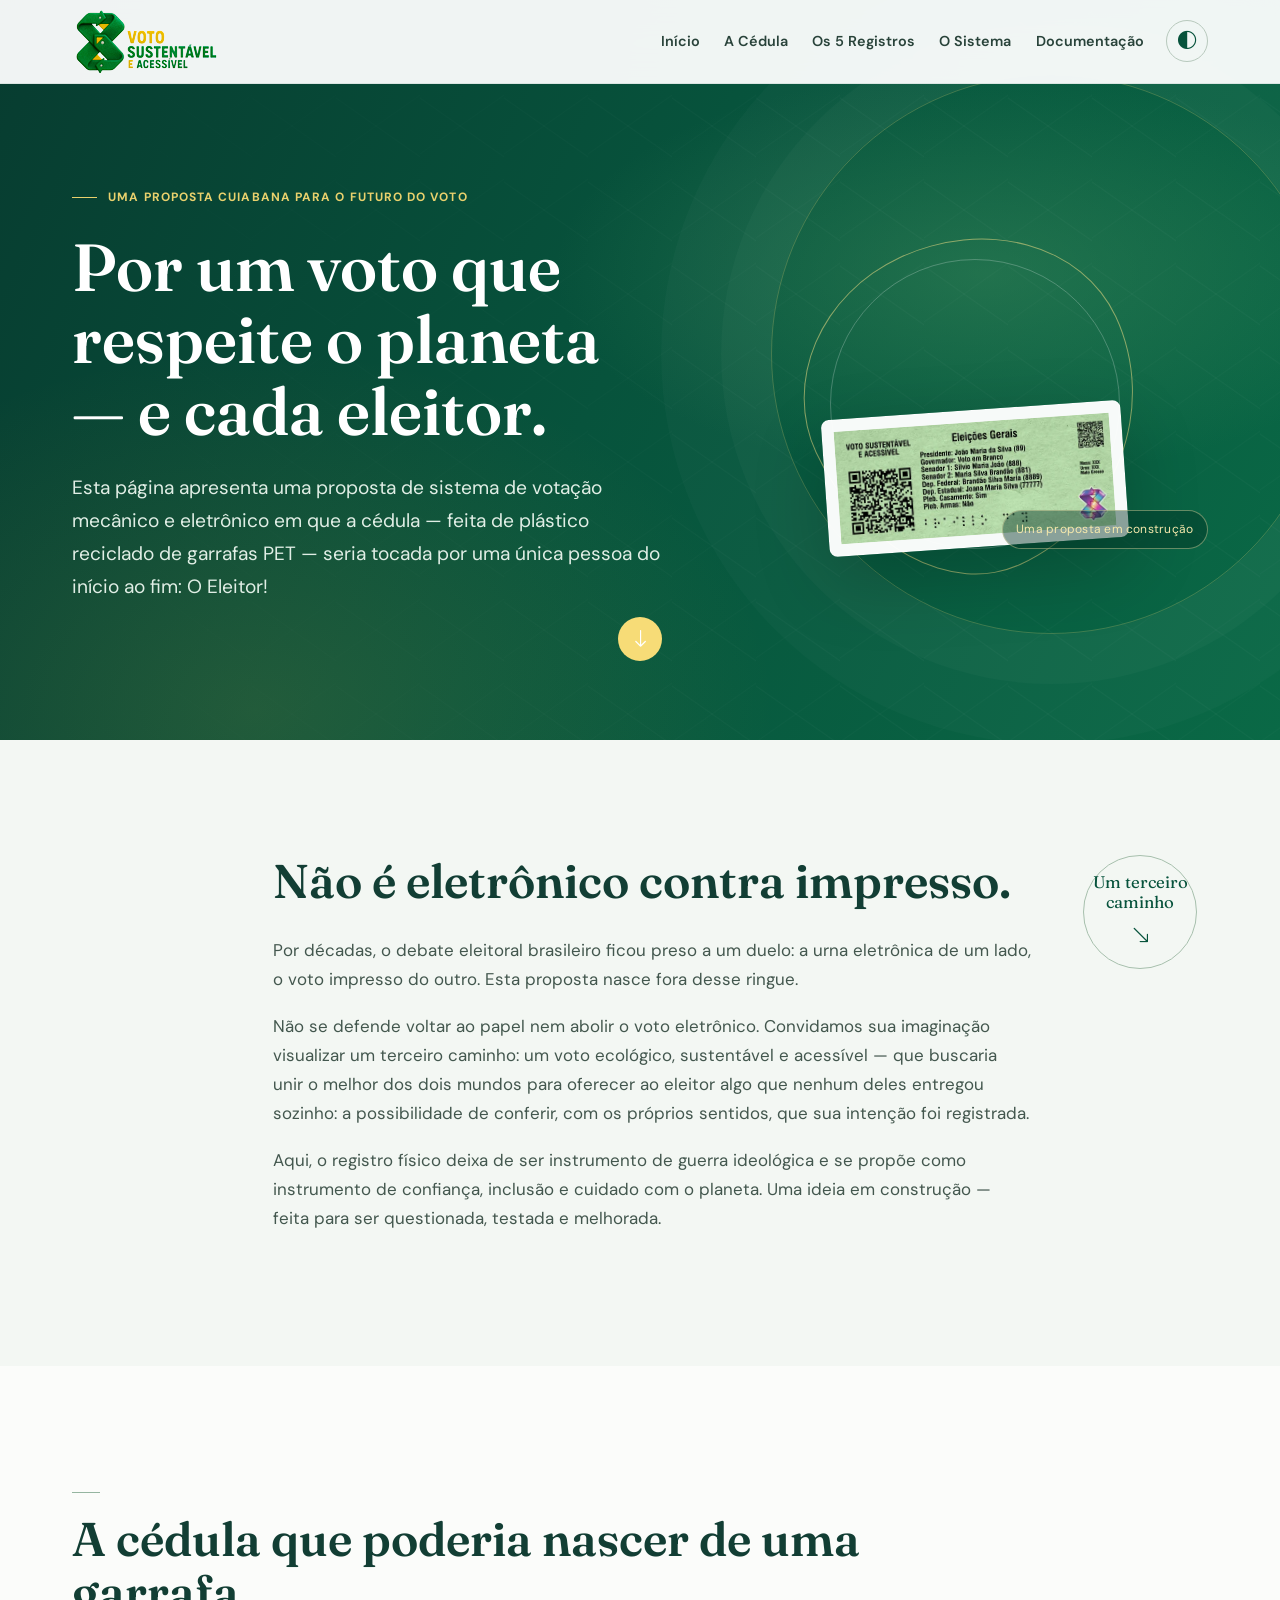
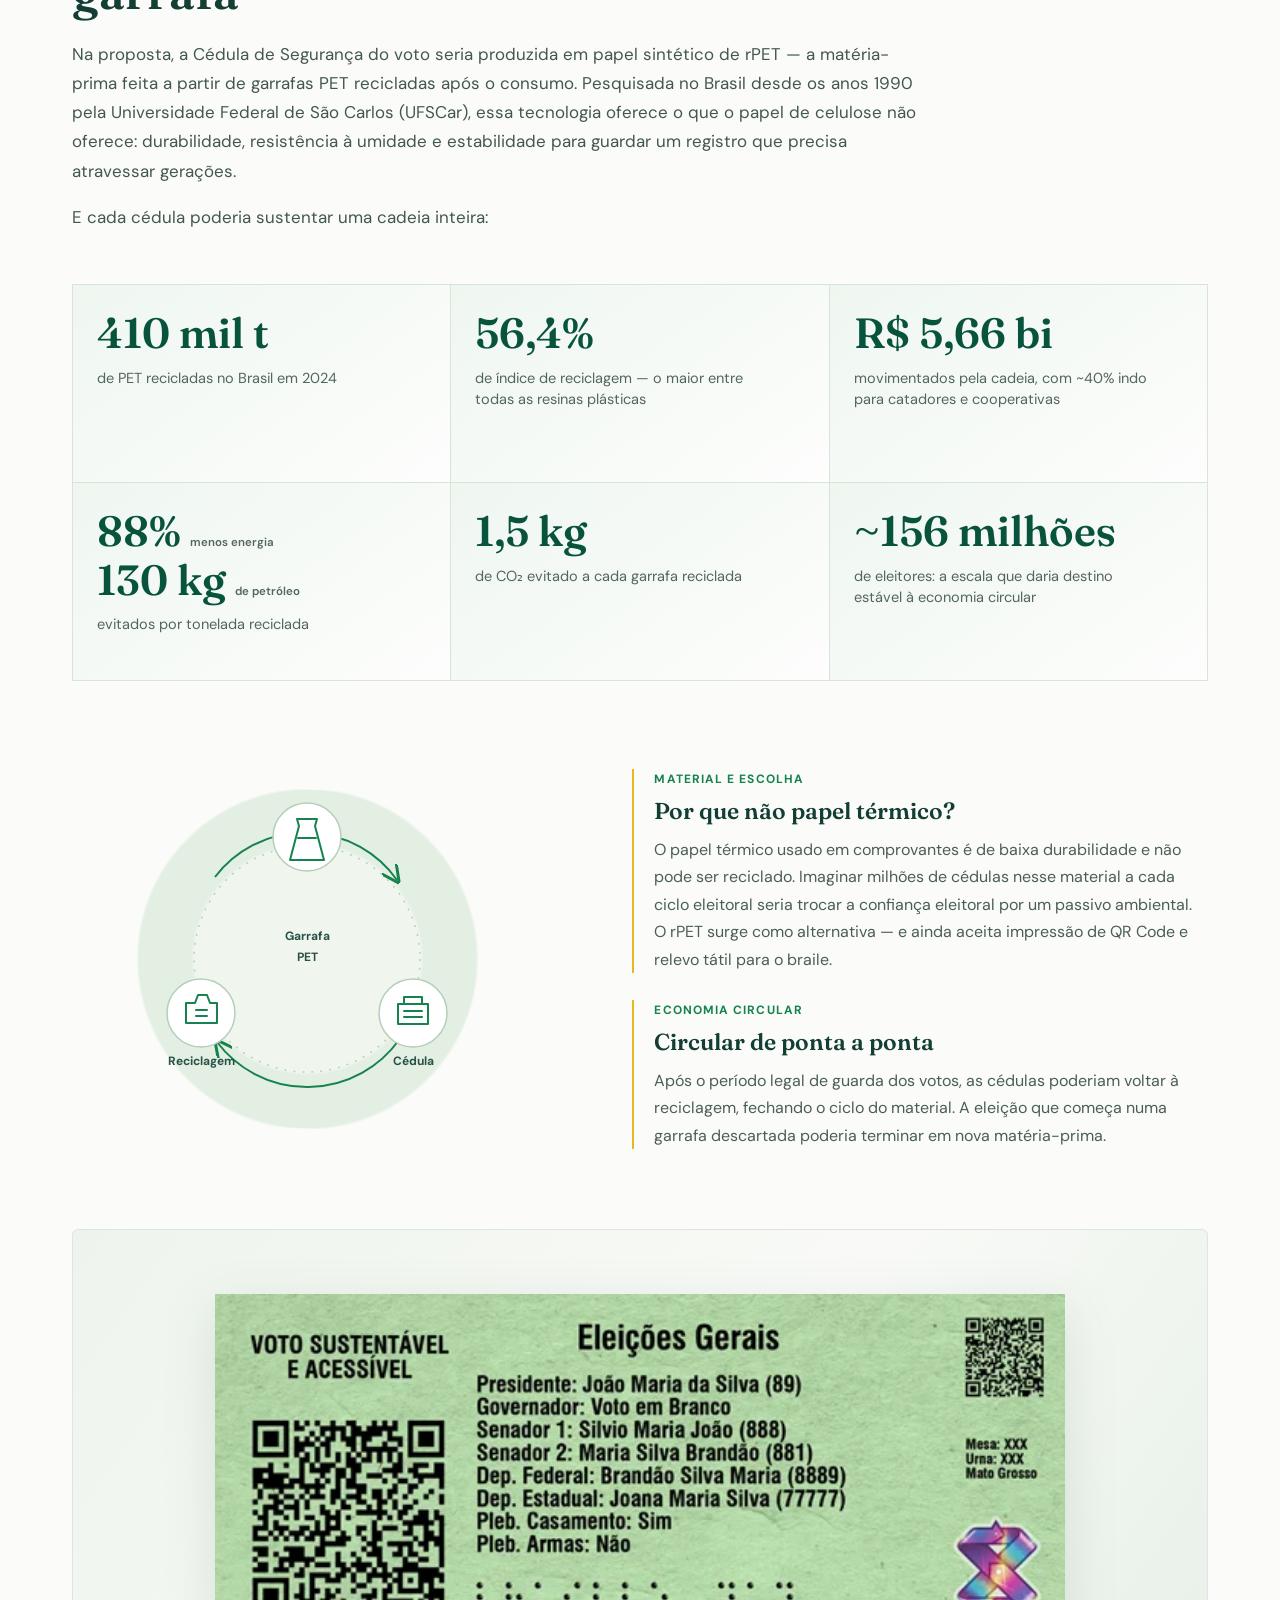
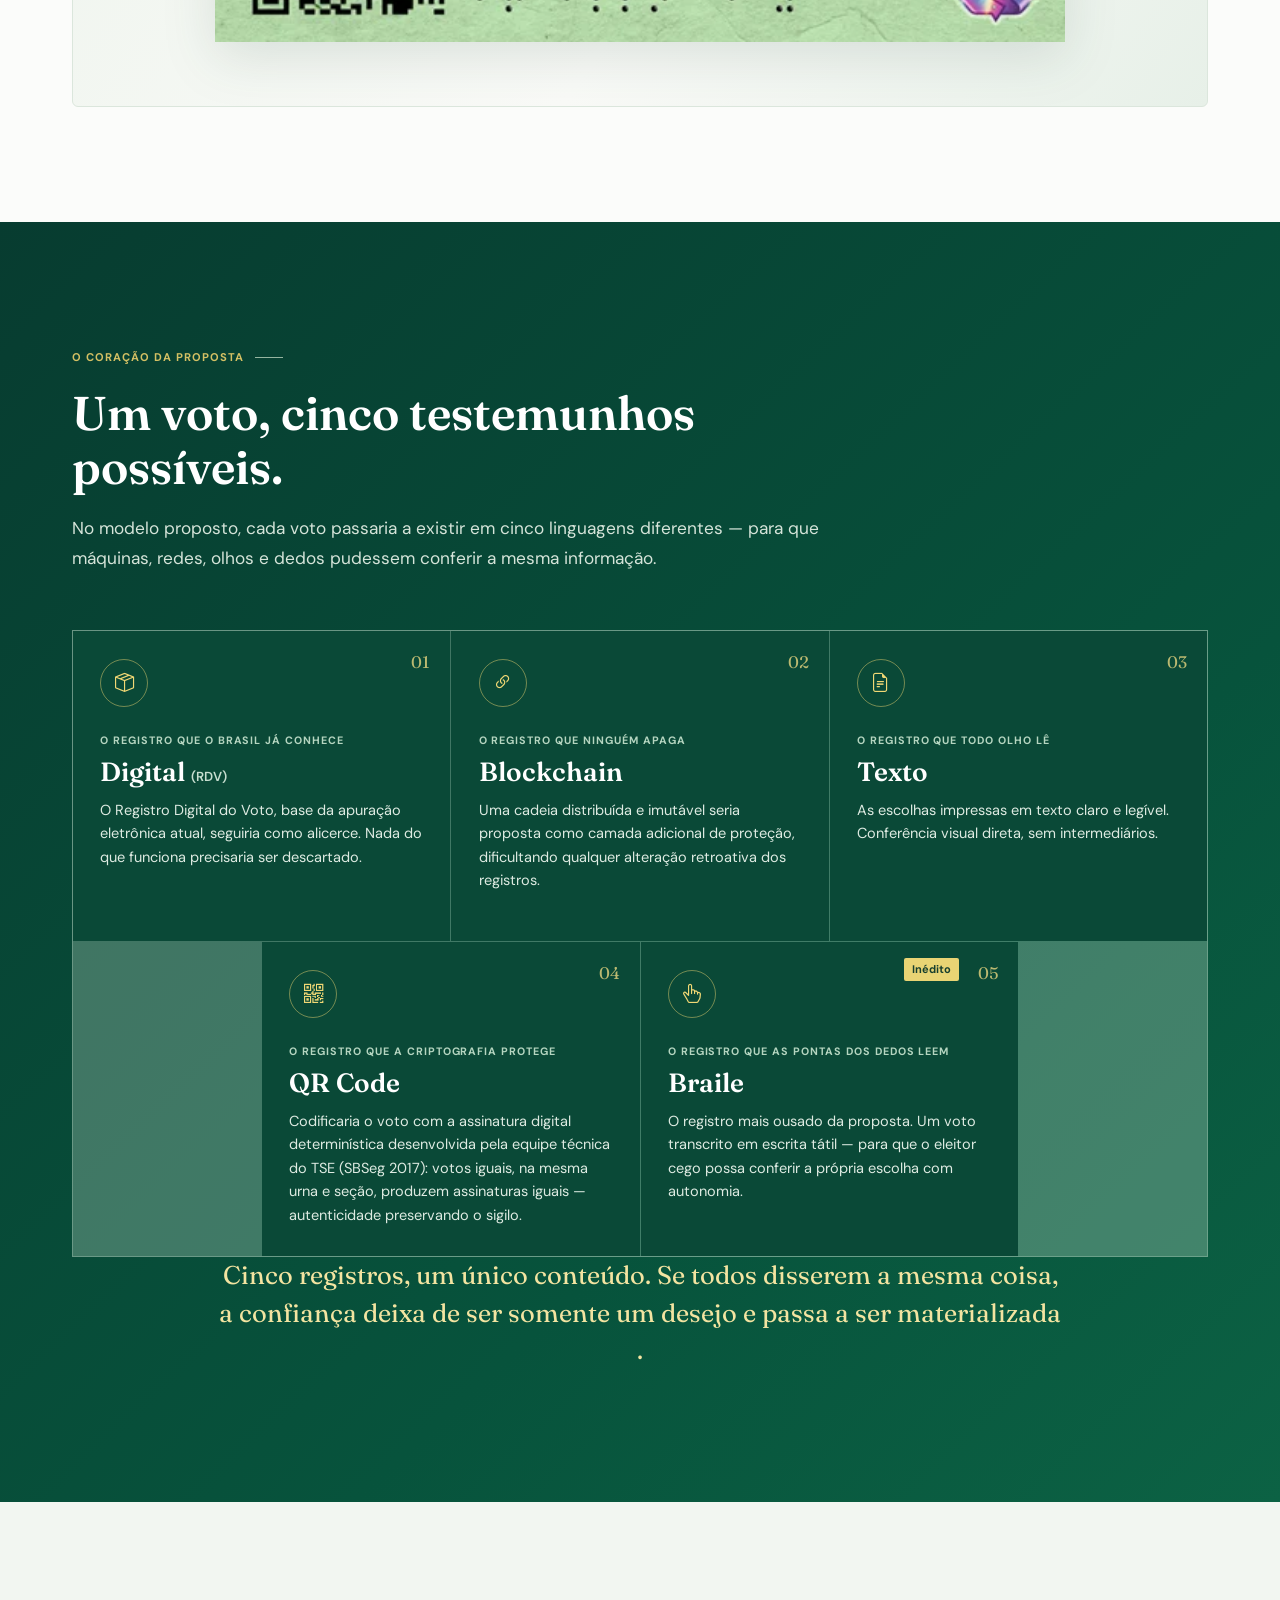
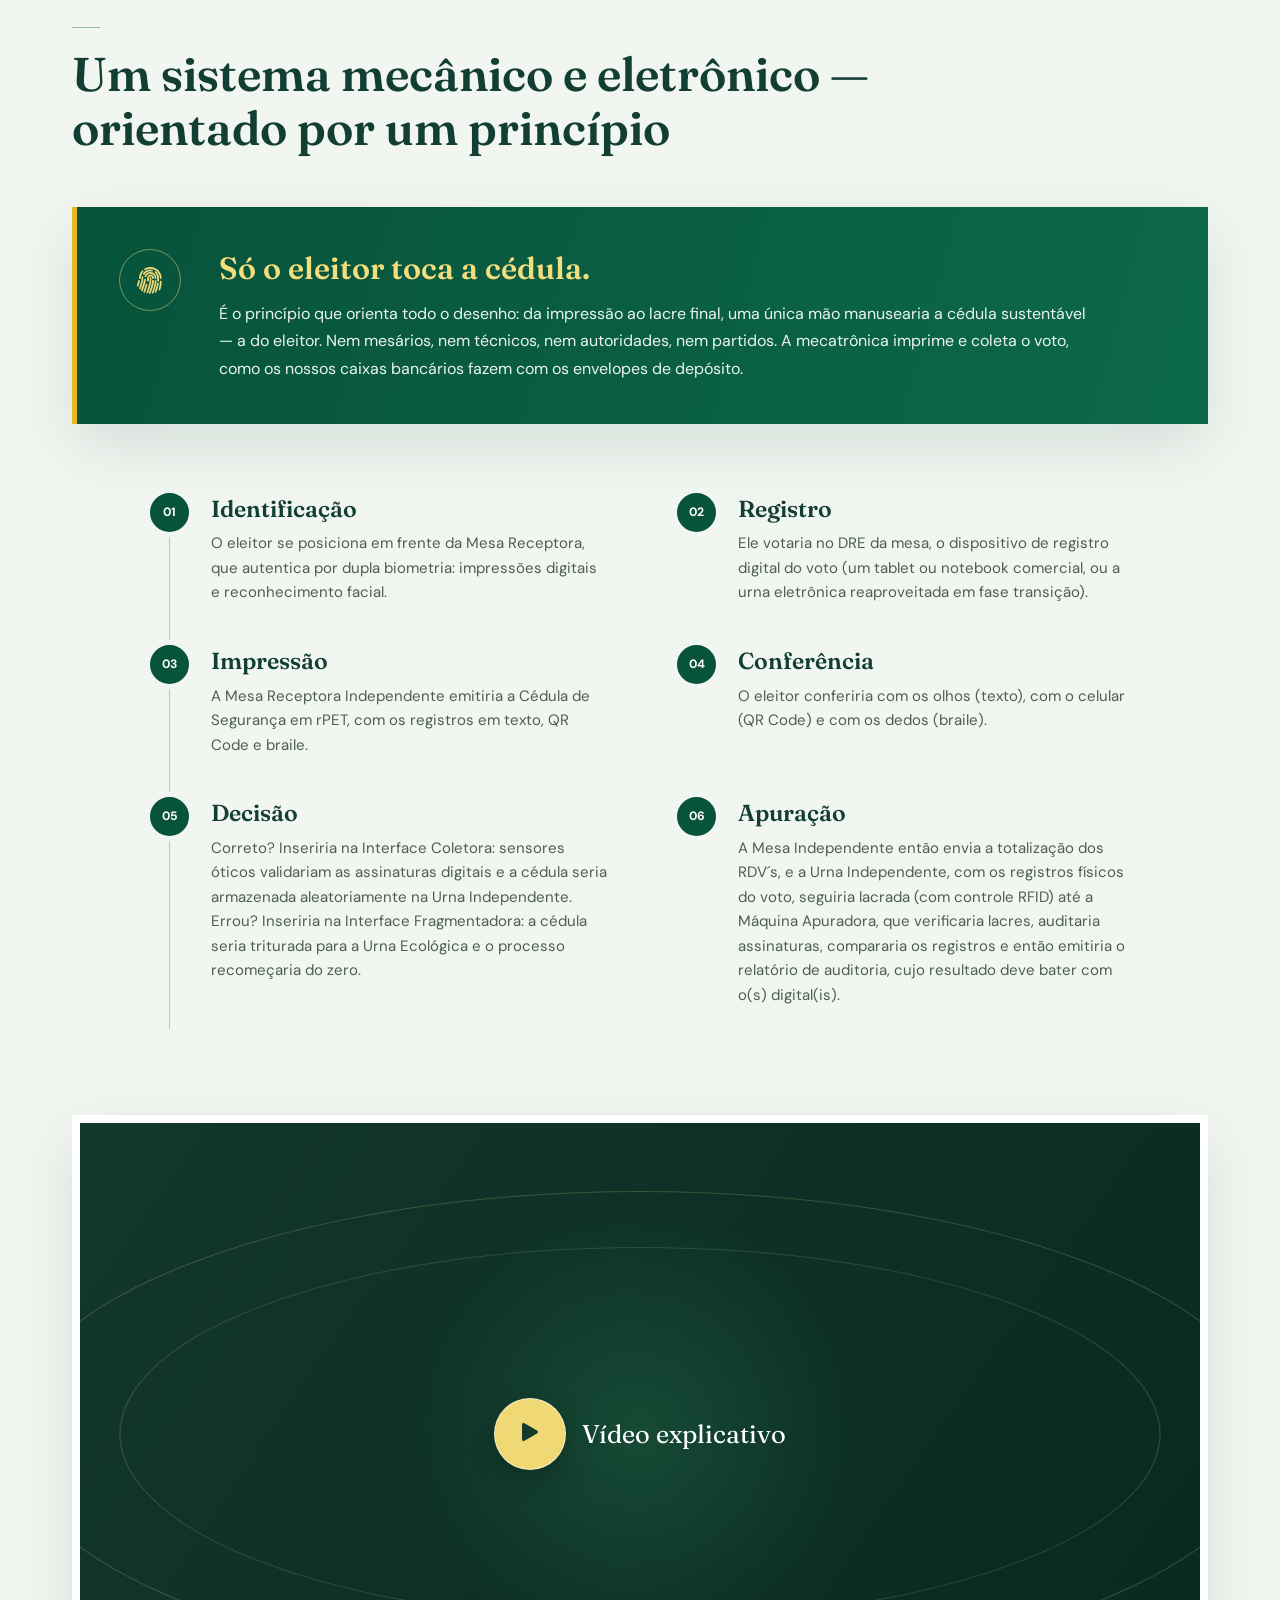
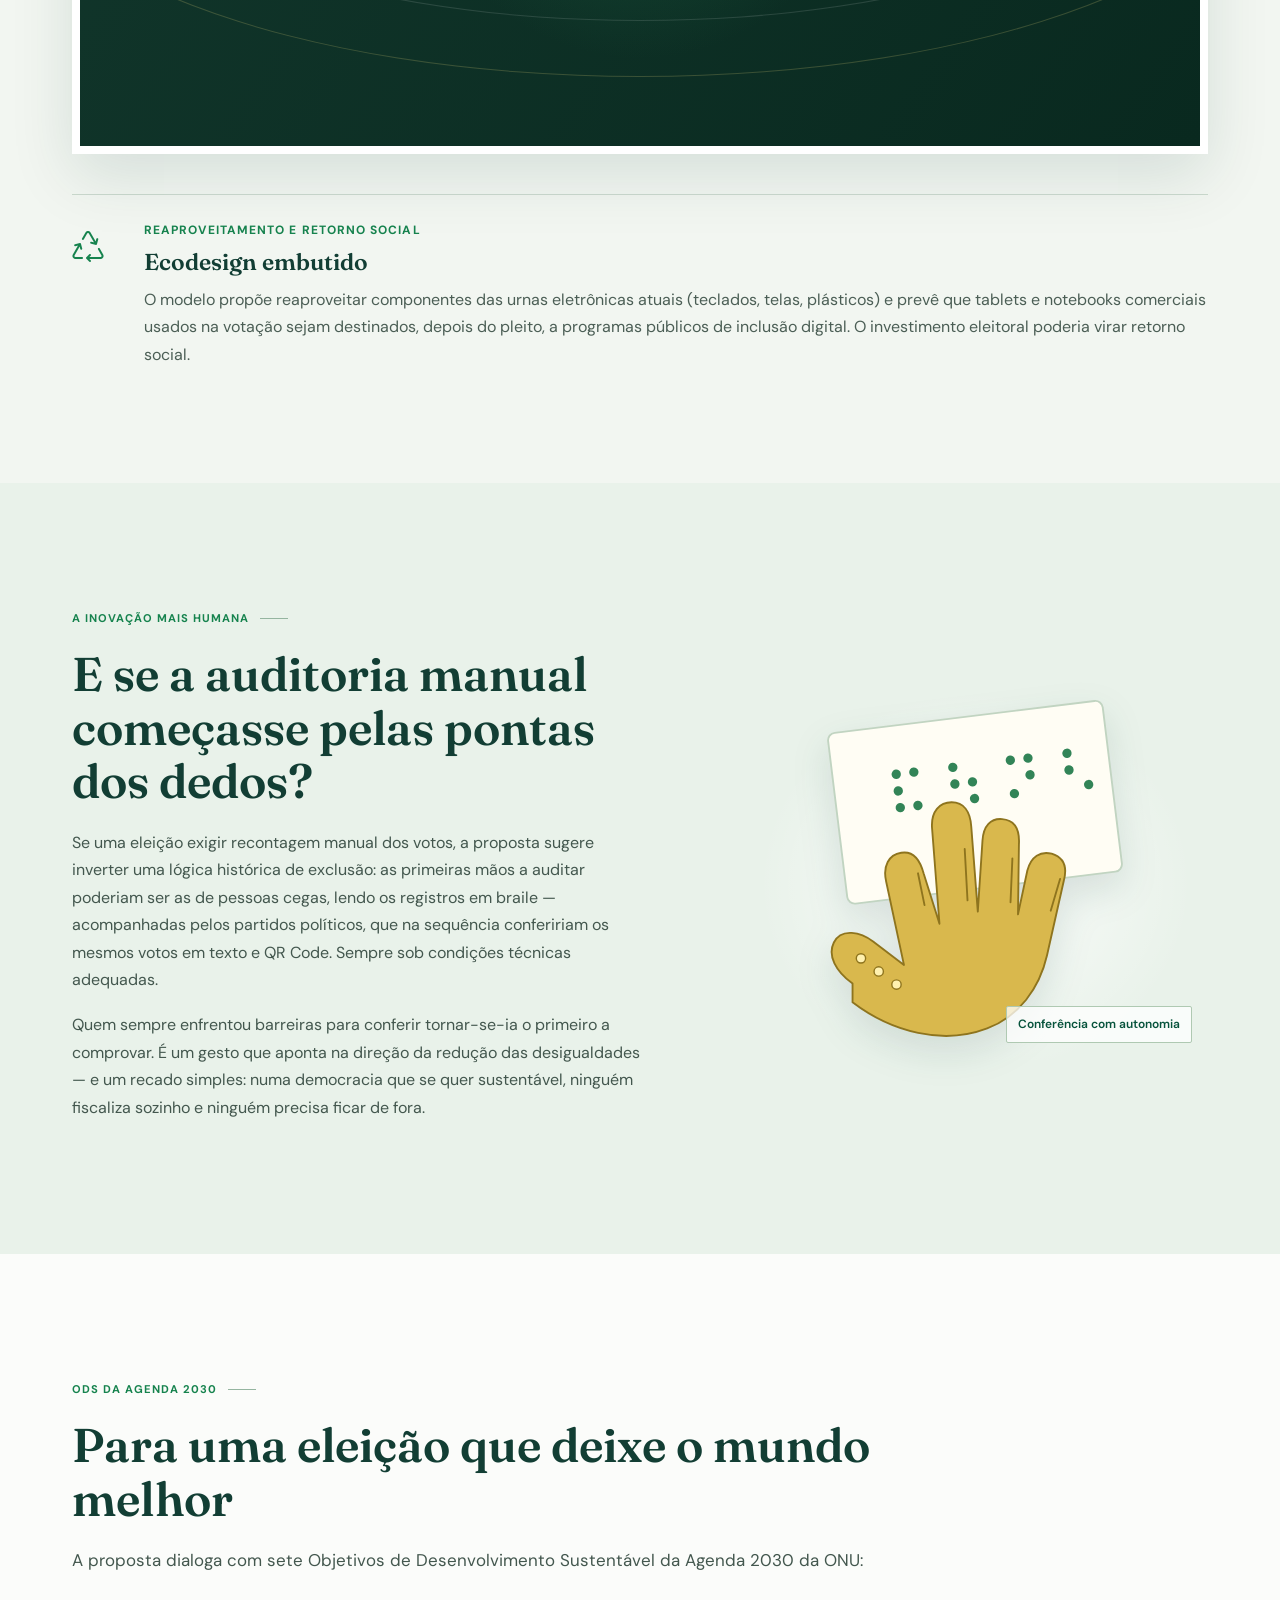
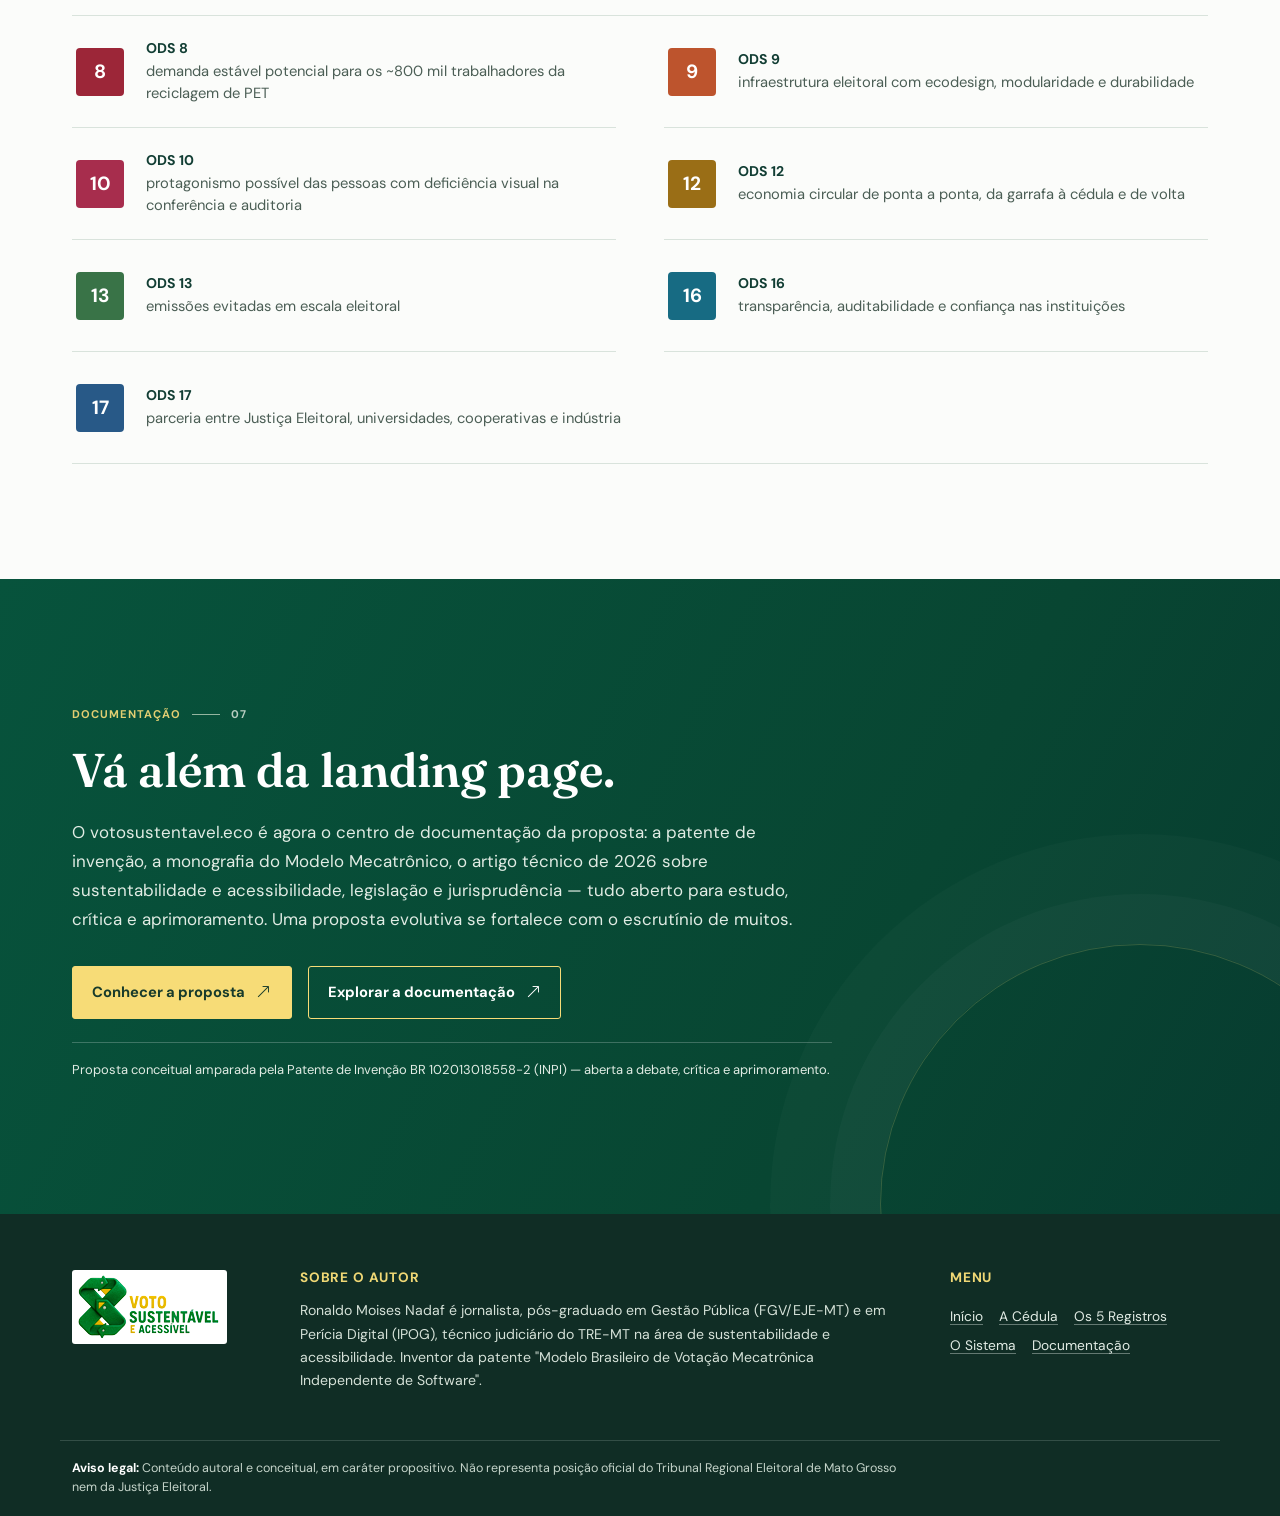
==== commit b1f16f41: "landing com fontes novas" ====
--- a/index.html
+++ b/index.html
@@ -63,7 +63,7 @@
                     </div>
                     <div class="hero-art reveal" aria-hidden="true">
                         <div class="hero-orbit orbit-one"></div><div class="hero-orbit orbit-two"></div>
-                        <img src="assets/img/logomarca150x70.png" alt="" width="300" height="140">
+                        <img src="assets/img/image002.png" alt="" width="300" height="140">
                         <span class="hero-art-note">Uma proposta em construção</span>
                     </div>
                     <a class="hero-scroll" href="#manifesto" aria-label="Rolar para conhecer a proposta"><i class="bi bi-arrow-down" aria-hidden="true"></i></a>
@@ -72,11 +72,11 @@
 
             <section class="manifesto section-pad" id="manifesto" aria-labelledby="manifesto-title">
                 <div class="container manifesto-layout">
-                    <div class="section-marker reveal"><span>Antes de tudo</span><span class="marker-line"></span><span>01</span></div>
+                    <div class="section-marker reveal"><span>Antes de tudo</span><span class="marker-line"></span></div>
                     <div class="manifesto-copy reveal">
                         <h2 id="manifesto-title">Não é eletrônico contra impresso.</h2>
                         <p>Por décadas, o debate eleitoral brasileiro ficou preso a um duelo: a urna eletrônica de um lado, o voto impresso do outro. Esta proposta nasce fora desse ringue.</p>
-                        <p>Não se defende voltar ao papel nem abolir a eletrônica. Convidamos você a imaginar um terceiro caminho: um voto ecológico, sustentável e acessível — que buscaria unir o melhor dos dois mundos para oferecer ao eleitor algo que nenhum deles entregou sozinho: a possibilidade de conferir, com os próprios sentidos, que sua intenção foi registrada.</p>
+                        <p>Não se defende voltar ao papel nem abolir o voto eletrônico. Convidamos sua imaginação visualizar um terceiro caminho: um voto ecológico, sustentável e acessível — que buscaria unir o melhor dos dois mundos para oferecer ao eleitor algo que nenhum deles entregou sozinho: a possibilidade de conferir, com os próprios sentidos, que sua intenção foi registrada.</p>
                         <p>Aqui, o registro físico deixa de ser instrumento de guerra ideológica e se propõe como instrumento de confiança, inclusão e cuidado com o planeta. Uma ideia em construção — feita para ser questionada, testada e melhorada.</p>
                     </div>
                     <div class="manifesto-stamp reveal" aria-hidden="true"><span>Um terceiro<br>caminho</span><i class="bi bi-arrow-down-right"></i></div>
@@ -86,7 +86,7 @@
             <section class="ballot-section section-pad" id="cedula" aria-labelledby="ballot-title">
                 <div class="container">
                     <div class="section-heading reveal">
-                        <div class="section-marker"><span>Seção 1</span><span class="marker-line"></span><span>02</span></div>
+                        <div class="section-marker"><span class="marker-line"></span></div>
                         <h2 id="ballot-title">A cédula que poderia nascer de uma garrafa</h2>
                         <p>Na proposta, a Cédula de Segurança do voto seria produzida em papel sintético de rPET — a matéria-prima feita a partir de garrafas PET recicladas após o consumo. Pesquisada no Brasil desde os anos 1990 pela Universidade Federal de São Carlos (UFSCar), essa tecnologia oferece o que o papel de celulose não oferece: durabilidade, resistência à umidade e estabilidade para guardar um registro que precisa atravessar gerações.</p>
                         <p>E cada cédula poderia sustentar uma cadeia inteira:</p>
@@ -136,7 +136,7 @@
             <section class="records-section section-pad" id="registros" aria-labelledby="records-title">
                 <div class="container">
                     <div class="records-intro reveal">
-                        <div class="section-marker"><span>O coração da proposta</span><span class="marker-line"></span><span>03</span></div>
+                        <div class="section-marker"><span>O coração da proposta</span><span class="marker-line"></span></div>
                         <h2 id="records-title">Um voto, cinco testemunhos possíveis.</h2>
                         <p>No modelo proposto, cada voto passaria a existir em cinco linguagens diferentes — para que máquinas, redes, olhos e dedos pudessem conferir a mesma informação.</p>
                     </div>
@@ -147,27 +147,31 @@
                         <article class="record-card reveal"><span class="record-number">04</span><div class="record-icon"><i class="bi bi-qr-code" aria-hidden="true"></i></div><span class="mini-label">O registro que a criptografia protege</span><h3>QR Code</h3><p>Codificaria o voto com a assinatura digital determinística desenvolvida pela equipe técnica do TSE (SBSeg 2017): votos iguais, na mesma urna e seção, produzem assinaturas iguais — autenticidade preservando o sigilo.</p></article>
                         <article class="record-card record-card-braille reveal"><span class="record-number">05</span><span class="record-badge">Inédito</span><div class="record-icon"><i class="bi bi-hand-index-thumb" aria-hidden="true"></i></div><span class="mini-label">O registro que as pontas dos dedos leem</span><h3>Braile</h3><p>O registro mais ousado da proposta. Um voto transcrito em escrita tátil — para que o eleitor cego possa conferir a própria escolha com autonomia.</p></article>
                     </div>
-                    <p class="records-close reveal">Cinco registros, um único conteúdo. Se todos disserem a mesma coisa, a confiança deixa de ser somente um desejo e passa a ser construída.</p>
+                    <p class="records-close reveal">Cinco registros, um único conteúdo. Se todos disserem a mesma coisa, a confiança deixa de ser somente um desejo e passa a ser materializada .</p>
                 </div>
             </section>
 
             <section class="system-section section-pad" id="sistema" aria-labelledby="system-title">
                 <div class="container">
                     <div class="section-heading reveal">
-                        <div class="section-marker"><span>Seção 2</span><span class="marker-line"></span><span>04</span></div>
+                        <div class="section-marker"><span class="marker-line"></span></div>
                         <h2 id="system-title">Um sistema mecânico e eletrônico — orientado por um princípio</h2>
                     </div>
-                    <div class="principle-banner reveal"><i class="bi bi-fingerprint" aria-hidden="true"></i><div><h3>Só o eleitor toca a cédula.</h3><p>É o princípio que orienta todo o desenho: da impressão ao lacre final, uma única mão manusearia a cédula sustentável — a do eleitor. Nem mesários, nem técnicos, nem autoridades, nem partidos. O sistema automatizaria todo o resto, sem nunca tocar no seu voto.</p></div></div>
+                    <div class="principle-banner reveal"><i class="bi bi-fingerprint" aria-hidden="true"></i><div><h3>Só o eleitor toca a cédula.</h3><p>É o princípio que orienta todo o desenho: da impressão ao lacre final, uma única mão manusearia a cédula sustentável — a do eleitor. Nem mesários, nem técnicos, nem autoridades, nem partidos. A mecatrônica imprime e coleta o voto, como os nossos caixas bancários fazem com os envelopes de depósito.&nbsp; &nbsp;&nbsp;</p>
+                    </div></div>
                     <ol class="timeline" aria-label="Como funcionaria">
-                        <li class="timeline-item reveal"><span class="timeline-step">01</span><div><h3>Identificação</h3><p>O eleitor seria autenticado por dupla biometria: impressões digitais e reconhecimento facial.</p></div></li>
-                        <li class="timeline-item reveal"><span class="timeline-step">02</span><div><h3>Registro</h3><p>Ele votaria no DRE, o dispositivo de registro digital do voto (um tablet ou notebook comercial, ou a urna eletrônica reaproveitada em transição).</p></div></li>
+                        <li class="timeline-item reveal"><span class="timeline-step">01</span><div><h3>Identificação</h3><p>O eleitor se posiciona em frente da Mesa Receptora, que  autentica por dupla biometria: impressões digitais e reconhecimento facial.</p>
+                        </div></li>
+                        <li class="timeline-item reveal"><span class="timeline-step">02</span><div><h3>Registro</h3><p>Ele votaria no DRE da mesa, o dispositivo de registro digital do voto (um tablet ou notebook comercial, ou a urna eletrônica reaproveitada em fase transição).</p>
+                        </div></li>
                         <li class="timeline-item reveal"><span class="timeline-step">03</span><div><h3>Impressão</h3><p>A Mesa Receptora Independente emitiria a Cédula de Segurança em rPET, com os registros em texto, QR Code e braile.</p></div></li>
                         <li class="timeline-item reveal"><span class="timeline-step">04</span><div><h3>Conferência</h3><p>O eleitor conferiria com os olhos (texto), com o celular (QR Code) e com os dedos (braile).</p></div></li>
                         <li class="timeline-item reveal"><span class="timeline-step">05</span><div><h3>Decisão</h3><p>Correto? Inseriria na Interface Coletora: sensores óticos validariam as assinaturas digitais e a cédula seria armazenada aleatoriamente na Urna Independente. Errou? Inseriria na Interface Fragmentadora: a cédula seria triturada para a Urna Ecológica e o processo recomeçaria do zero.</p></div></li>
-                        <li class="timeline-item reveal"><span class="timeline-step">06</span><div><h3>Apuração</h3><p>A Urna Independente seguiria lacrada (com controle RFID) até a Máquina Apuradora, que verificaria lacres, auditaria assinaturas, compararia os registros e só então contabilizaria.</p></div></li>
+                        <li class="timeline-item reveal"><span class="timeline-step">06</span><div><h3>Apuração</h3><p>A Mesa Independente então envia a totalização dos RDV´s, e a Urna Independente, com os registros físicos do voto, seguiria lacrada (com controle RFID) até a Máquina Apuradora, que verificaria lacres, auditaria assinaturas, compararia os registros e então emitiria o relatório de auditoria, cujo resultado  deve bater com o(s) digital(is).</p>
+                        </div></li>
                     </ol>
                     <div class="video-frame reveal">
-                        <a class="video-placeholder" href="https://www.youtube.com/watch?v=gnp96K3c58I" target="_blank" rel="noopener noreferrer" aria-label="Assistir ao vídeo explicativo no YouTube">
+                        <a class="video-placeholder" href="https://youtu.be/gnp96K3c58I?si=mK6OepRSL4jIv9Y6" target="_blank" rel="noopener noreferrer" aria-label="Assistir ao vídeo explicativo no YouTube">
                             <span class="video-play"><i class="bi bi-play-fill" aria-hidden="true"></i></span>
                             <span class="video-label" aria-hidden="true">Vídeo explicativo</span>
                         </a>
@@ -179,7 +183,7 @@
             <section class="audit-section section-pad" id="auditoria" aria-labelledby="audit-title">
                 <div class="container audit-layout">
                     <div class="audit-copy reveal">
-                        <div class="section-marker"><span>A inovação mais humana</span><span class="marker-line"></span><span>05</span></div>
+                        <div class="section-marker"><span>A inovação mais humana</span><span class="marker-line"></span></div>
                         <h2 id="audit-title">E se a auditoria manual começasse pelas pontas dos dedos?</h2>
                         <p>Se uma eleição exigir recontagem manual dos votos, a proposta sugere inverter uma lógica histórica de exclusão: as primeiras mãos a auditar poderiam ser as de pessoas cegas, lendo os registros em braile — acompanhadas pelos partidos políticos, que na sequência confeririam os mesmos votos em texto e QR Code. Sempre sob condições técnicas adequadas.</p>
                         <p>Quem sempre enfrentou barreiras para conferir tornar-se-ia o primeiro a comprovar. É um gesto que aponta na direção da redução das desigualdades — e um recado simples: numa democracia que se quer sustentável, ninguém fiscaliza sozinho e ninguém precisa ficar de fora.</p>
@@ -200,7 +204,7 @@
             <section class="ods-section section-pad" id="ods" aria-labelledby="ods-title">
                 <div class="container">
                     <div class="section-heading reveal">
-                        <div class="section-marker"><span>ODS / Legado</span><span class="marker-line"></span><span>06</span></div>
+                        <div class="section-marker"><span>ODS da Agenda 2030</span><span class="marker-line"></span></div>
                         <h2 id="ods-title">Para uma eleição que deixe o mundo melhor</h2>
                         <p>A proposta dialoga com sete Objetivos de Desenvolvimento Sustentável da Agenda 2030 da ONU:</p>
                     </div>
@@ -222,8 +226,8 @@
                     <h2 id="documentation-title">Vá além da landing page.</h2>
                     <p>O votosustentavel.eco é agora o centro de documentação da proposta: a patente de invenção, a monografia do Modelo Mecatrônico, o artigo técnico de 2026 sobre sustentabilidade e acessibilidade, legislação e jurisprudência — tudo aberto para estudo, crítica e aprimoramento. Uma proposta evolutiva se fortalece com o escrutínio de muitos.</p>
                     <div class="documentation-actions">
-                        <a class="button-primary" href="https://votosustentavel.eco/">Conhecer a proposta <i class="bi bi-arrow-up-right" aria-hidden="true"></i></a>
-                        <a class="button-secondary" href="https://votosustentavel.eco/">Explorar a documentação <i class="bi bi-arrow-up-right" aria-hidden="true"></i></a>
+                        <a class="button-primary" href="https://votosustentavel.eco/index2">Conhecer a proposta <i class="bi bi-arrow-up-right" aria-hidden="true"></i></a>
+                        <a class="button-secondary" href="https://votosustentavel.eco/docs">Explorar a documentação <i class="bi bi-arrow-up-right" aria-hidden="true"></i></a>
                     </div>
                     <p class="patent-note">Proposta conceitual amparada pela Patente de Invenção BR 102013018558-2 (INPI) — aberta a debate, crítica e aprimoramento.</p>
                 </div>
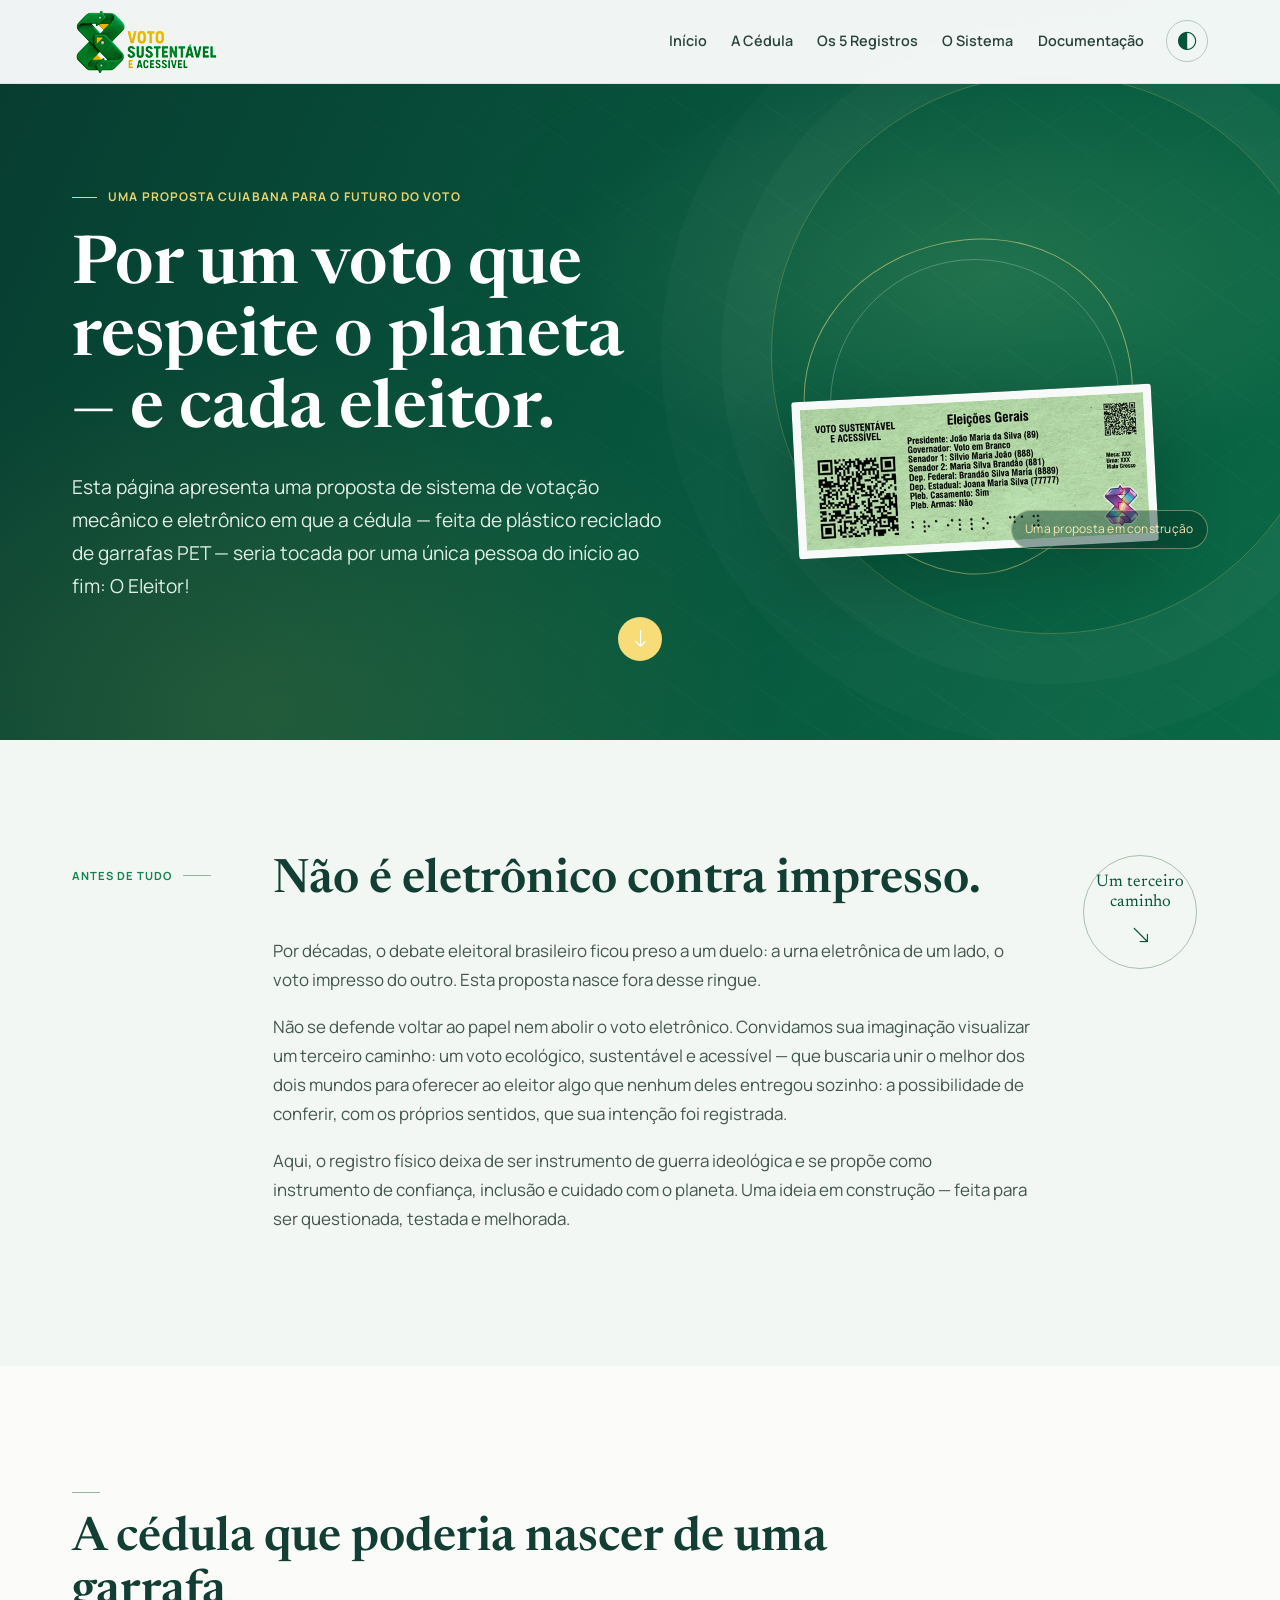
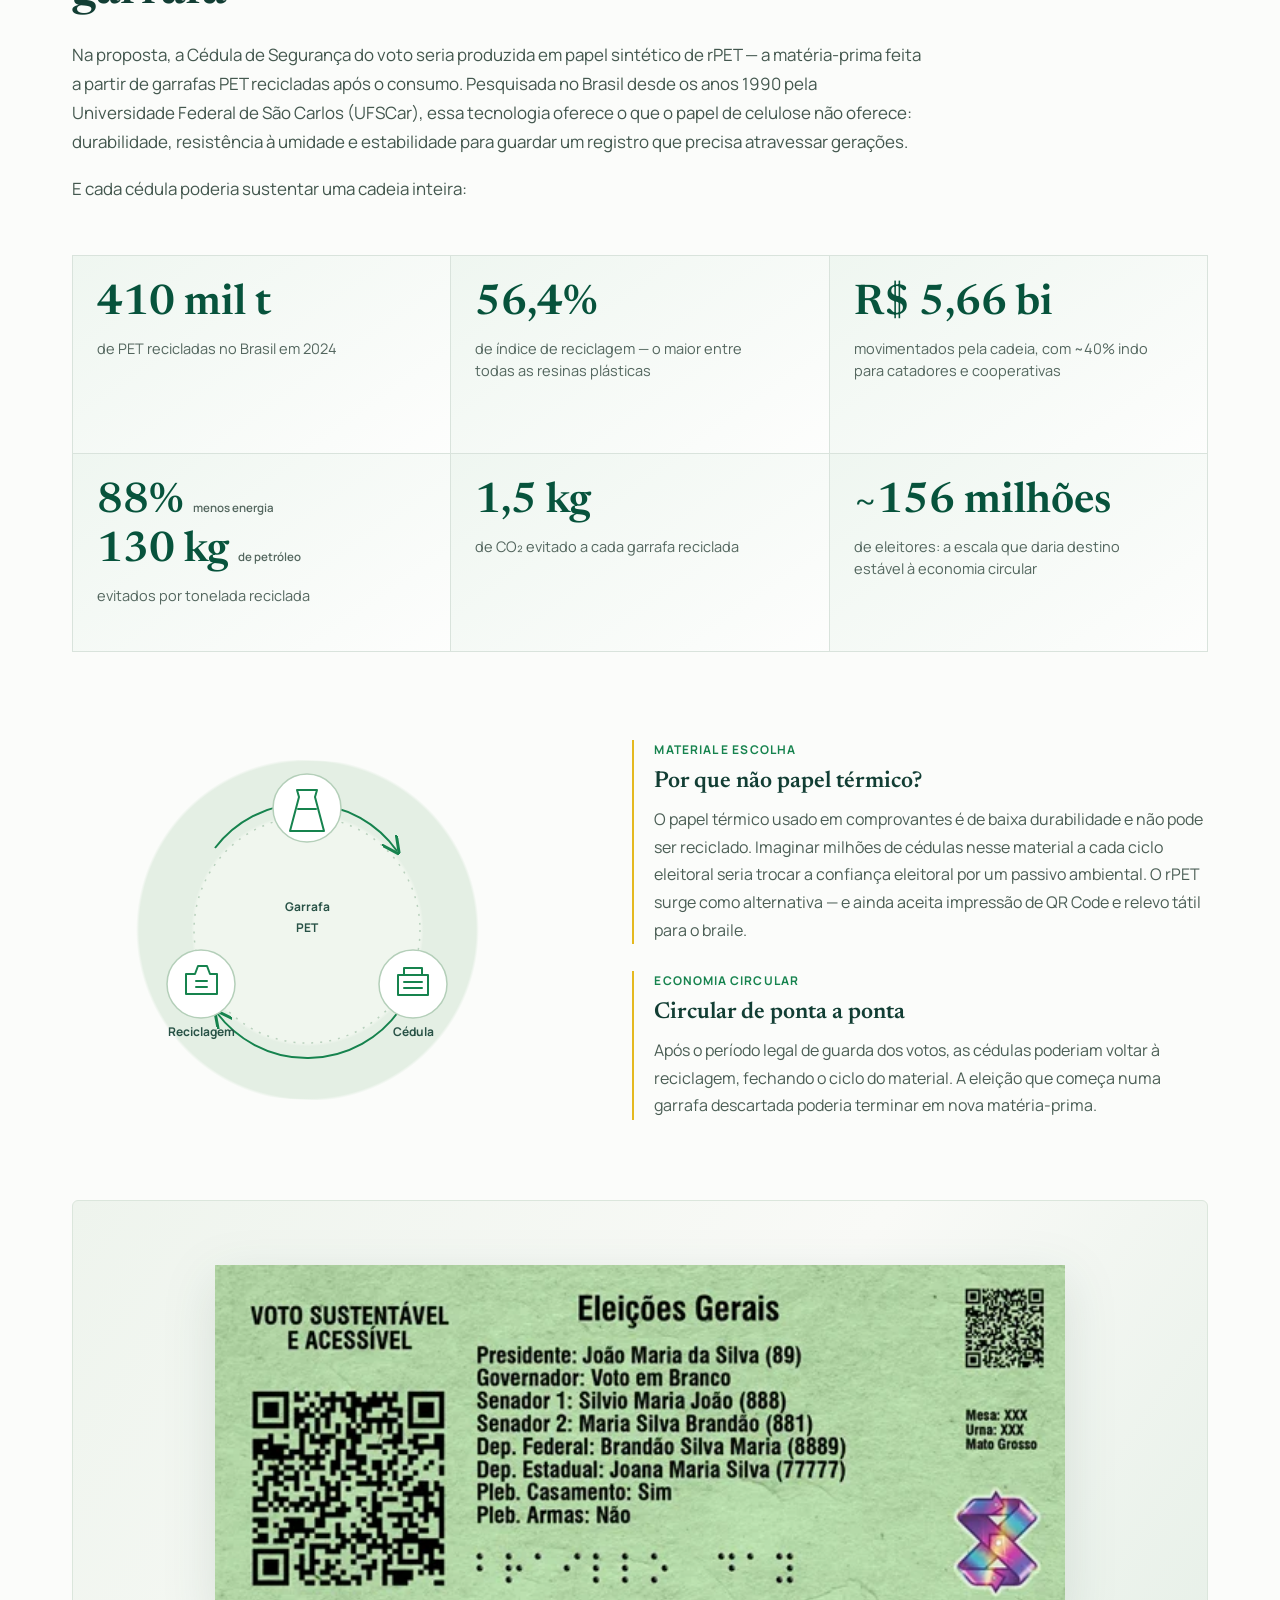
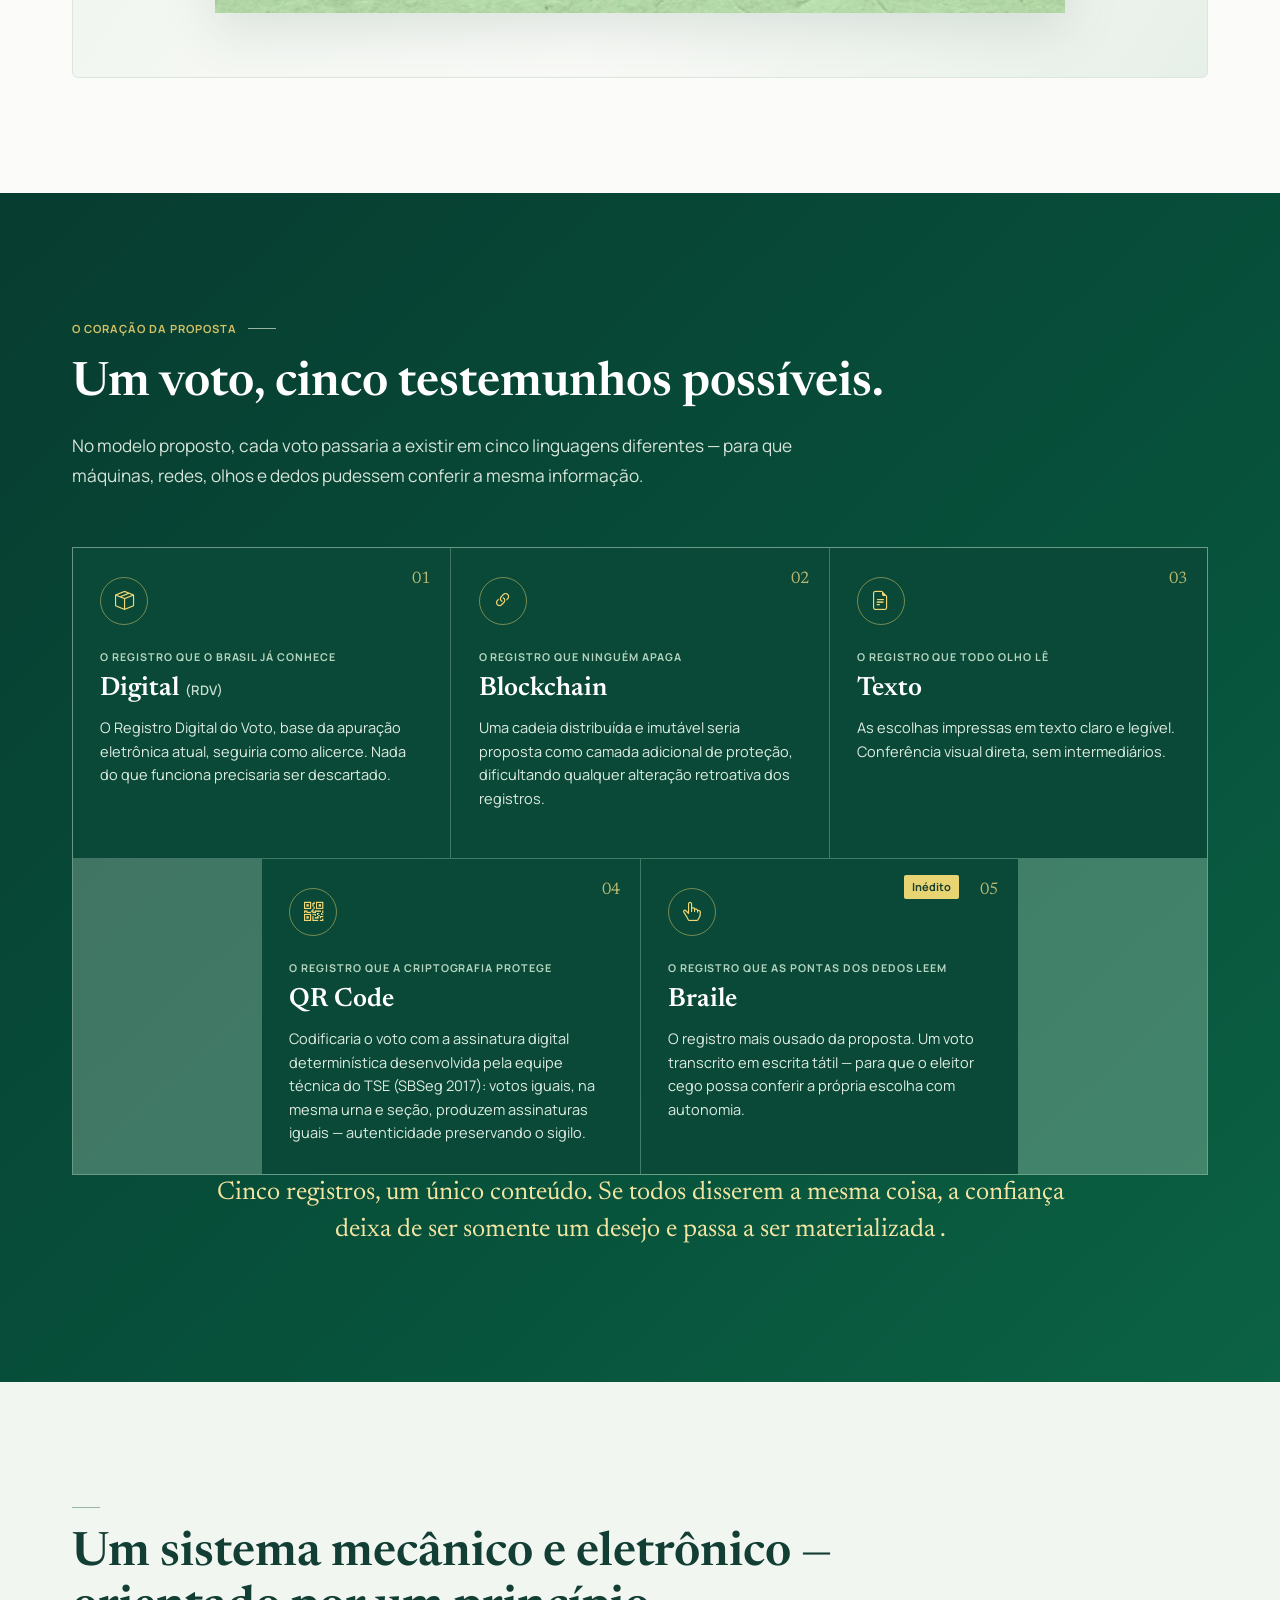
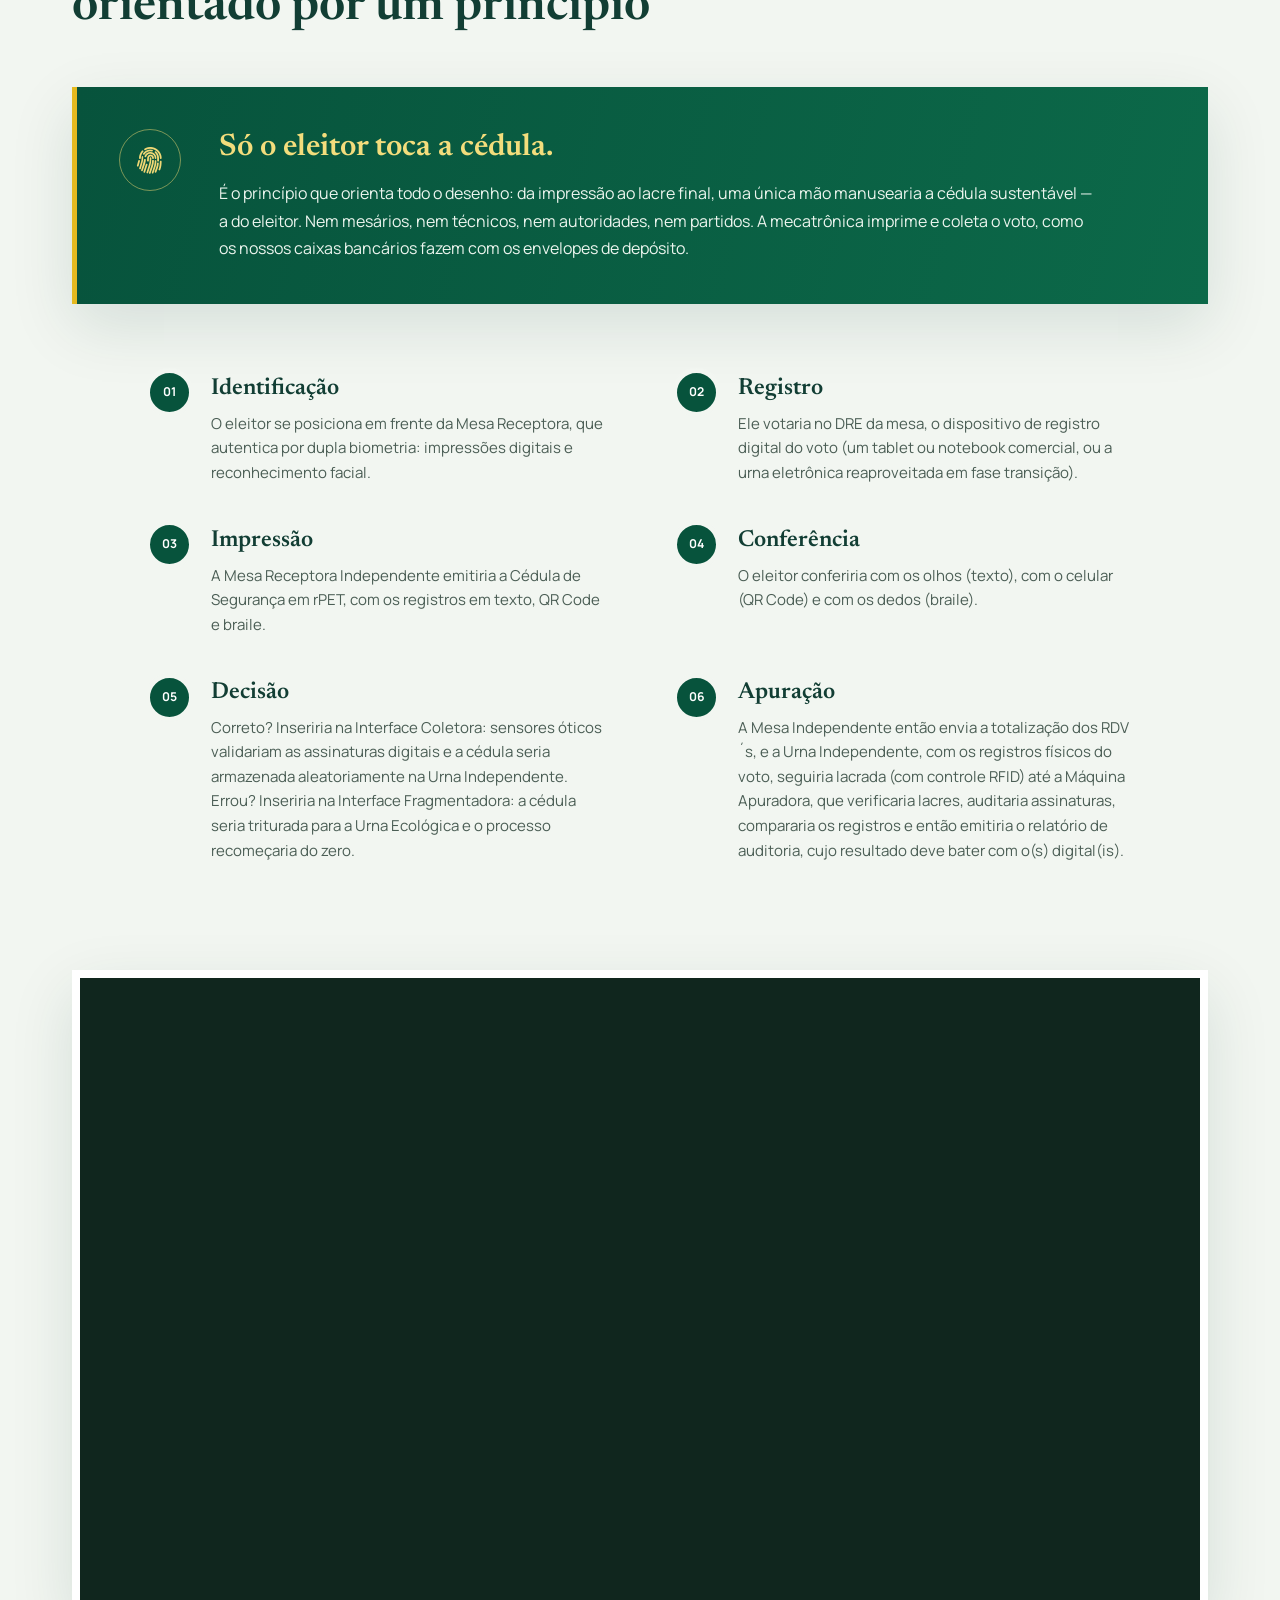
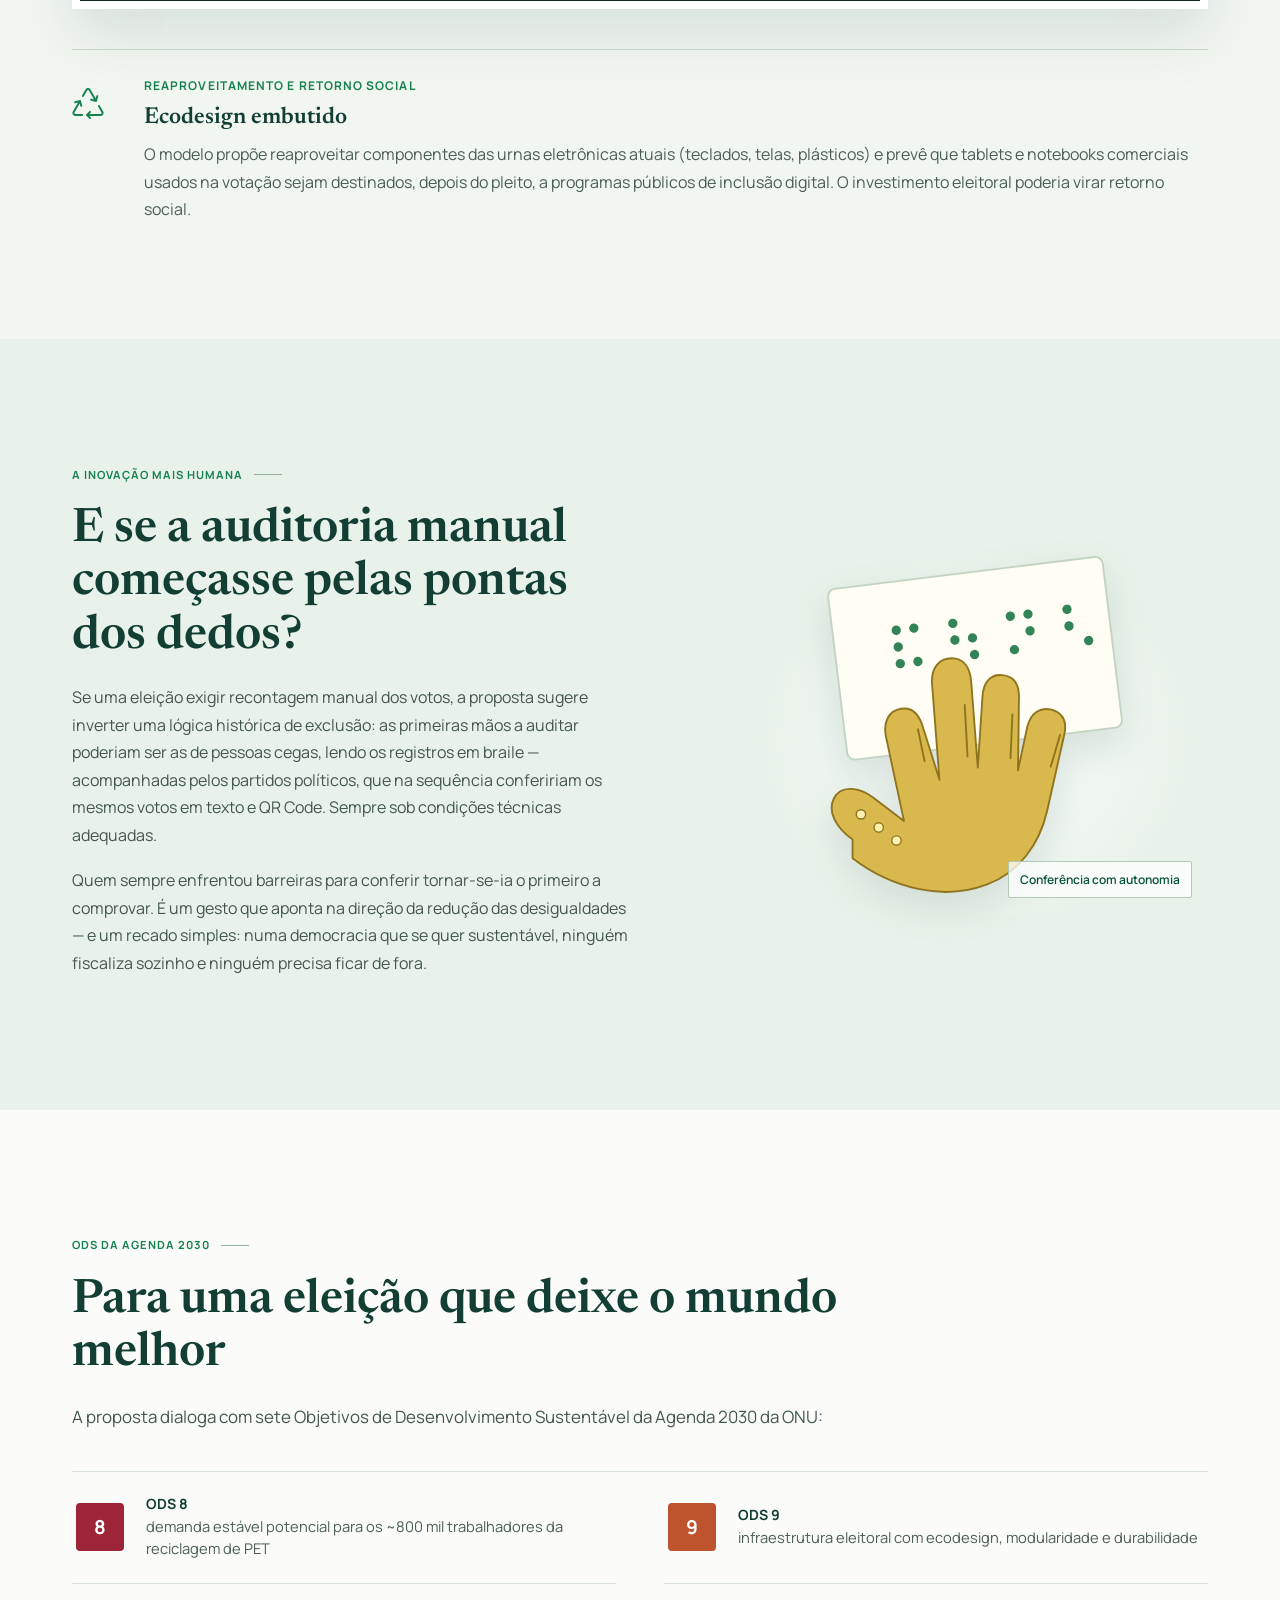
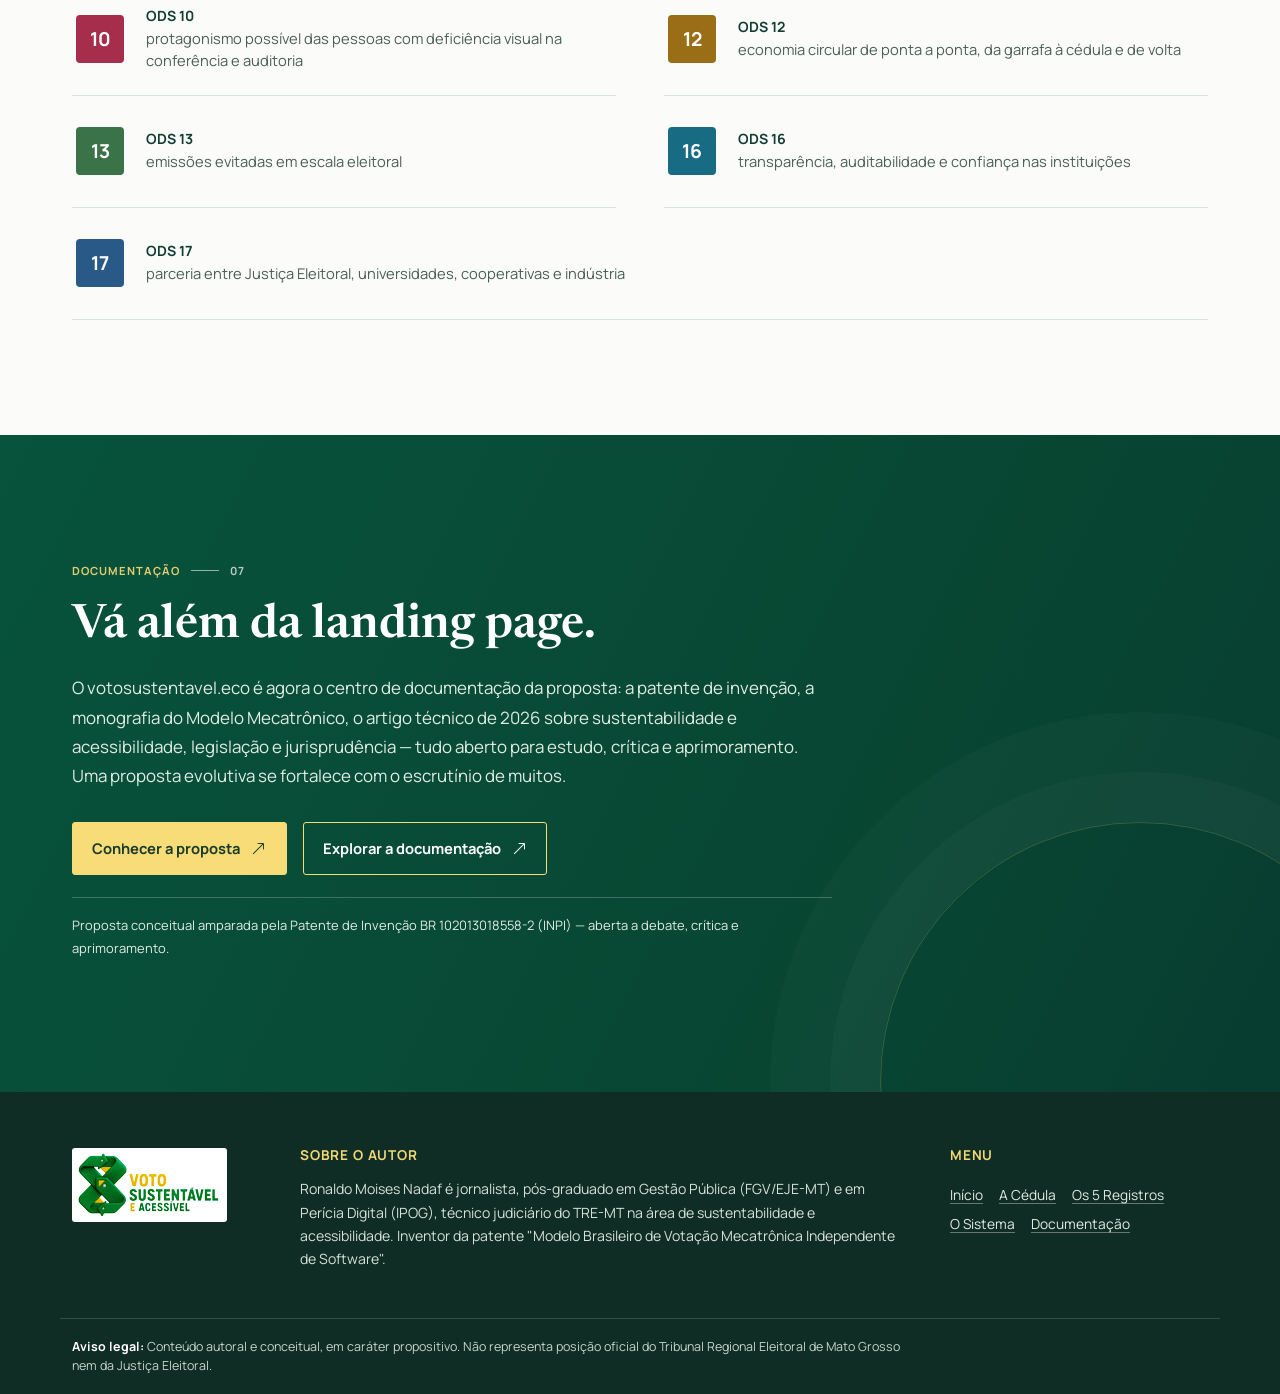
==== commit 53179e2d: "index do docs" ====
--- a/index.html
+++ b/index.html
@@ -171,10 +171,7 @@
                         </div></li>
                     </ol>
                     <div class="video-frame reveal">
-                        <a class="video-placeholder" href="https://youtu.be/gnp96K3c58I?si=mK6OepRSL4jIv9Y6" target="_blank" rel="noopener noreferrer" aria-label="Assistir ao vídeo explicativo no YouTube">
-                            <span class="video-play"><i class="bi bi-play-fill" aria-hidden="true"></i></span>
-                            <span class="video-label" aria-hidden="true">Vídeo explicativo</span>
-                        </a>
+                     <iframe width="560" height="315" src="https://www.youtube.com/embed/gnp96K3c58I?si=Lk19vkqL-efYayZ0" title="YouTube video player" frameborder="0" allow="accelerometer; autoplay; clipboard-write; encrypted-media; gyroscope; picture-in-picture; web-share" referrerpolicy="strict-origin-when-cross-origin" allowfullscreen></iframe>
                     </div>
                     <article class="ecodesign-note reveal"><i class="bi bi-recycle" aria-hidden="true"></i><div><span class="mini-label">Reaproveitamento e retorno social</span><h3>Ecodesign embutido</h3><p>O modelo propõe reaproveitar componentes das urnas eletrônicas atuais (teclados, telas, plásticos) e prevê que tablets e notebooks comerciais usados na votação sejam destinados, depois do pleito, a programas públicos de inclusão digital. O investimento eleitoral poderia virar retorno social.</p></div></article>
                 </div>
@@ -226,7 +223,7 @@
                     <h2 id="documentation-title">Vá além da landing page.</h2>
                     <p>O votosustentavel.eco é agora o centro de documentação da proposta: a patente de invenção, a monografia do Modelo Mecatrônico, o artigo técnico de 2026 sobre sustentabilidade e acessibilidade, legislação e jurisprudência — tudo aberto para estudo, crítica e aprimoramento. Uma proposta evolutiva se fortalece com o escrutínio de muitos.</p>
                     <div class="documentation-actions">
-                        <a class="button-primary" href="https://votosustentavel.eco/index2">Conhecer a proposta <i class="bi bi-arrow-up-right" aria-hidden="true"></i></a>
+                        <a class="button-primary" href="https://votosustentavel.eco/index2.html">Conhecer a proposta <i class="bi bi-arrow-up-right" aria-hidden="true"></i></a>
                         <a class="button-secondary" href="https://votosustentavel.eco/docs">Explorar a documentação <i class="bi bi-arrow-up-right" aria-hidden="true"></i></a>
                     </div>
                     <p class="patent-note">Proposta conceitual amparada pela Patente de Invenção BR 102013018558-2 (INPI) — aberta a debate, crítica e aprimoramento.</p>
--- a/assets/css/landing.css
+++ b/assets/css/landing.css
@@ -1,4 +1,4 @@
-@import url('https://fonts.googleapis.com/css2?family=DM+Sans:wght@400;500;600;700&family=Fraunces:opsz,wght@9..144,500;9..144,600;9..144,700&display=swap');
+@import url('https://fonts.googleapis.com/css2?family=Manrope:wght@400;500;600;700;800&family=Newsreader:opsz,wght@6..72,500;6..72,600;6..72,700&display=swap');
 
 :root {
     color-scheme: light;
@@ -17,7 +17,7 @@
     --line: #d9e3dc;
     --shadow: 0 22px 60px rgba(7, 60, 48, .12);
     --header-height: 84px;
-    font-family: 'DM Sans', sans-serif;
+    font-family: 'Manrope', sans-serif;
     scroll-padding-top: calc(var(--header-height) + 1.25rem);
 }
 
@@ -27,7 +27,7 @@
     margin: 0;
     color: var(--ink);
     background: var(--paper);
-    font-family: 'DM Sans', sans-serif;
+    font-family: 'Manrope', sans-serif;
     font-size: 1rem;
     line-height: 1.72;
     -webkit-font-smoothing: antialiased;
@@ -40,7 +40,7 @@
 .landing-page p { margin-top: 0; }
 .landing-page h1,
 .landing-page h2,
-.landing-page h3 { color: var(--forest-ink); font-family: 'Fraunces', Georgia, serif; font-weight: 600; }
+.landing-page h3 { color: var(--forest-ink); font-family: 'Newsreader', Georgia, serif; font-weight: 600; }
 .landing-page h1 { font-size: clamp(2.8rem, 5.2vw, 5rem); line-height: 1.08; max-width: 780px; margin-bottom: 1.45rem; }
 .landing-page h2 { font-size: clamp(2.05rem, 3.7vw, 3.55rem); line-height: 1.13; letter-spacing: 0; margin-bottom: 1.25rem; }
 .landing-page h3 { font-size: clamp(1.28rem, 1.8vw, 1.6rem); line-height: 1.25; margin-bottom: .8rem; }
@@ -73,12 +73,12 @@
 .hero .eyebrow { display: flex; align-items: center; gap: .7rem; margin-bottom: 1.55rem; color: #e9d16d; }
 .eyebrow span { display: block; width: 25px; height: 1px; background: currentColor; }
 .hero h1 { max-width: 750px; color: #fff; }
-.hero h1 i { display: inline-block; color: #e9d16d; font-family: 'DM Sans', sans-serif; font-size: .65em; vertical-align: .1em; }
+.hero h1 i { display: inline-block; color: #e9d16d; font-family: 'Manrope', sans-serif; font-size: .65em; vertical-align: .1em; }
 .hero-description { max-width: 650px; margin: 0; color: #e0eee5; font-size: clamp(1.08rem, 1.5vw, 1.25rem); line-height: 1.72; }
 .hero-art { position: relative; display: grid; min-height: 360px; place-items: center; isolation: isolate; }
 .hero-art::before { position: absolute; z-index: -1; width: 330px; height: 330px; content: ''; border: 1px solid rgba(237,218,131,.55); border-radius: 48% 52% 58% 42% / 43% 44% 56% 57%; transform: rotate(-25deg); }
 .hero-art::after { position: absolute; z-index: -1; width: 290px; height: 290px; content: ''; border: 1px solid rgba(255,255,255,.23); border-radius: 50%; }
-.hero-art img { width: min(300px, 78%); height: auto; padding: .7rem; background: rgba(255,255,255,.97); border: 1px solid rgba(255,255,255,.5); border-radius: 8px; box-shadow: 0 26px 75px rgba(0,0,0,.2); transform: rotate(-4deg); }
+.hero-art img { width: min(360px, 88%); max-height: 250px; height: auto; padding: .45rem; object-fit: contain; background: rgba(255,255,255,.97); border: 1px solid rgba(255,255,255,.5); border-radius: 3px; box-shadow: 0 26px 75px rgba(0,0,0,.2); transform: rotate(-3deg); }
 .hero-art-note { position: absolute; right: 0; bottom: 2.2rem; padding: .5rem .85rem; color: #f6e9ac; border: 1px solid rgba(246,233,172,.4); border-radius: 99px; background: rgba(3,53,39,.45); font-size: .75rem; letter-spacing: .02em; }
 .hero-scroll { position: absolute; bottom: -2.5rem; left: 50%; display: grid; width: 44px; height: 44px; place-items: center; color: var(--forest); background: var(--gold-light); border-radius: 50%; font-size: 1.2rem; text-decoration: none; transform: translateX(-50%); transition: transform .2s ease; }
 .hero-scroll:hover { color: var(--forest); transform: translate(-50%, 4px); }
@@ -93,7 +93,7 @@
 .manifesto-copy h2 { margin-bottom: 1.7rem; }
 .manifesto-copy p, .section-heading > p, .records-intro > p, .audit-copy > p, .documentation-inner > p { max-width: 760px; color: #43574e; font-size: 1.06rem; }
 .manifesto-stamp { display: grid; width: 114px; height: 114px; place-content: center; color: var(--forest); border: 1px solid #a7c0ad; border-radius: 50%; text-align: center; transform: rotate(7deg); }
-.manifesto-stamp span { font-family: 'Fraunces', Georgia, serif; font-size: 1.05rem; line-height: 1.2; }
+.manifesto-stamp span { font-family: 'Newsreader', Georgia, serif; font-size: 1.05rem; line-height: 1.2; }
 .manifesto-stamp i { margin-top: .45rem; font-size: 1.2rem; }
 
 .ballot-section { background: var(--paper); }
@@ -103,8 +103,8 @@
 .section-heading > p { max-width: 850px; }
 .stats-grid { display: grid; grid-template-columns: repeat(3, 1fr); margin: 0 0 5.5rem; border-top: 1px solid var(--line); border-left: 1px solid var(--line); }
 .stat-item { min-height: 198px; padding: 1.5rem 1.5rem 1.3rem; border-right: 1px solid var(--line); border-bottom: 1px solid var(--line); background: linear-gradient(145deg, rgba(232,243,235,.64), rgba(255,255,255,.5)); }
-.stat-value { display: block; margin-bottom: .6rem; color: var(--forest); font-family: 'Fraunces', Georgia, serif; font-size: clamp(2rem, 3.3vw, 3rem); font-weight: 600; line-height: 1.15; }
-.stat-value small { color: var(--muted); font-family: 'DM Sans', sans-serif; font-size: .72rem; font-weight: 600; }
+.stat-value { display: block; margin-bottom: .6rem; color: var(--forest); font-family: 'Newsreader', Georgia, serif; font-size: clamp(2rem, 3.3vw, 3rem); font-weight: 600; line-height: 1.15; }
+.stat-value small { color: var(--muted); font-family: 'Manrope', sans-serif; font-size: .72rem; font-weight: 600; }
 .stat-item p { max-width: 300px; margin: 0; color: var(--muted); font-size: .91rem; line-height: 1.5; }
 .circular-feature { display: grid; grid-template-columns: minmax(300px, .9fr) minmax(0, 1.1fr); gap: clamp(2.5rem, 7vw, 7rem); align-items: center; }
 .cycle-diagram { display: grid; min-height: 340px; place-items: center; border-radius: 48% 52% 48% 52% / 54% 43% 57% 46%; background: radial-gradient(circle at center, #f0f6ee 0 39%, #e4efe4 40% 58%, transparent 59%); }
@@ -113,7 +113,7 @@
 .cycle-path { fill: none; stroke: #16834e; stroke-width: 2; }
 .cycle-node circle { fill: #fff; stroke: #b4cfb9; stroke-width: 1.5; }
 .cycle-node path { fill: none; stroke: #16834e; stroke-linecap: round; stroke-linejoin: round; stroke-width: 2; }
-.cycle-diagram text { fill: #285246; font-family: 'DM Sans', sans-serif; font-size: 12px; font-weight: 700; }
+.cycle-diagram text { fill: #285246; font-family: 'Manrope', sans-serif; font-size: 12px; font-weight: 700; }
 .circular-copy { display: grid; gap: 1.7rem; }
 .text-block { padding-left: 1.25rem; border-left: 2px solid var(--gold); }
 .text-block .mini-label, .ecodesign-note .mini-label { display: block; margin-bottom: .45rem; color: var(--leaf); }
@@ -132,14 +132,14 @@
 .record-card { position: relative; grid-column: span 2; min-height: 310px; padding: 1.8rem 1.7rem; background: #0a4937; }
 .record-card:nth-child(4) { grid-column: 2 / span 2; }
 .record-card:nth-child(5) { grid-column: 4 / span 2; }
-.record-number { position: absolute; top: 1.1rem; right: 1.25rem; color: rgba(237,217,130,.78); font-family: 'Fraunces', Georgia, serif; font-size: 1.05rem; }
+.record-number { position: absolute; top: 1.1rem; right: 1.25rem; color: rgba(237,217,130,.78); font-family: 'Newsreader', Georgia, serif; font-size: 1.05rem; }
 .record-icon { display: grid; width: 48px; height: 48px; margin-bottom: 1.45rem; place-items: center; color: #f1d875; border: 1px solid rgba(241,216,117,.46); border-radius: 50%; font-size: 1.2rem; }
 .record-card .mini-label { display: block; margin-bottom: .4rem; color: #b5d5c0; font-size: .67rem; }
 .record-card h3 { margin-bottom: .65rem; font-size: 1.65rem; }
-.record-card h3 span { color: #c7ded0; font-family: 'DM Sans', sans-serif; font-size: .82rem; }
+.record-card h3 span { color: #c7ded0; font-family: 'Manrope', sans-serif; font-size: .82rem; }
 .record-card p { margin: 0; color: #deebe2; font-size: .91rem; line-height: 1.62; }
 .record-badge { position: absolute; top: 1rem; right: 3.7rem; padding: .15rem .5rem; color: #173f2e; background: #e9d474; border-radius: 2px; font-size: .69rem; font-weight: 700; }
-.records-close { max-width: 850px; margin: 2.5rem auto 0; color: #f3e4a1; font-family: 'Fraunces', Georgia, serif; font-size: clamp(1.3rem, 2vw, 1.75rem); line-height: 1.45; text-align: center; }
+.records-close { max-width: 850px; margin: 2.5rem auto 0; color: #f3e4a1; font-family: 'Newsreader', Georgia, serif; font-size: clamp(1.3rem, 2vw, 1.75rem); line-height: 1.45; text-align: center; }
 
 .system-section { background: #f2f6f1; }
 .system-section .section-heading { max-width: 970px; }
@@ -148,7 +148,7 @@
 .principle-banner h3 { color: #f3dd7c; font-size: clamp(1.5rem, 2.4vw, 2rem); }
 .principle-banner p { max-width: 880px; margin: 0; color: #ecf5ee; }
 .timeline { position: relative; display: grid; grid-template-columns: 1fr 1fr; gap: 0 4rem; max-width: 990px; margin: 0 auto 4.5rem; padding: 0; list-style: none; counter-reset: steps; }
-.timeline::before { position: absolute; top: 14px; bottom: 14px; left: 24px; width: 1px; content: ''; background: #b6cdbb; }
+.timeline::before { display: none; position: absolute; top: 14px; bottom: 14px; left: 24px; width: 1px; content: ''; background: #b6cdbb; }
 .timeline-item { position: relative; display: grid; grid-template-columns: 50px 1fr; gap: 1rem; padding: 0 0 2.2rem; }
 .timeline-step { z-index: 1; display: grid; width: 49px; height: 49px; place-items: center; color: #fff; background: var(--forest); border: 5px solid #f2f6f1; border-radius: 50%; font-size: .76rem; font-weight: 700; }
 .timeline-item h3 { margin: .35rem 0 .55rem; font-size: 1.45rem; }
@@ -160,7 +160,7 @@
 .video-placeholder::after { inset: 20%; border-color: rgba(255,255,255,.12); transform: scaleX(1.55); }
 .video-play { z-index: 1; display: grid; width: 72px; height: 72px; place-items: center; color: #143b2b; background: #f0d875; border: 1px solid rgba(255,255,255,.6); border-radius: 50%; box-shadow: 0 8px 28px rgba(0,0,0,.24); font-size: 2rem; transition: transform .2s ease, background .2s ease; }
 .video-placeholder:hover .video-play { background: #fff; transform: scale(1.06); }
-.video-label { z-index: 1; color: #fff; font-family: 'Fraunces', Georgia, serif; font-size: clamp(1.3rem, 2vw, 1.8rem); }
+.video-label { z-index: 1; color: #fff; font-family: 'Newsreader', Georgia, serif; font-size: clamp(1.3rem, 2vw, 1.8rem); }
 .ecodesign-note { display: grid; grid-template-columns: 56px 1fr; gap: 1rem; margin-top: 2.5rem; padding: 1.6rem 0 0; border-top: 1px solid #cbd9ce; }
 .ecodesign-note > i { color: var(--leaf); font-size: 2rem; }
 .ecodesign-note h3 { margin-bottom: .55rem; }
@@ -185,7 +185,7 @@
 .ods-item:last-child { grid-column: 1 / -1; }
 .ods-number { display: grid; width: 48px; height: 48px; place-items: center; color: #fff; border-radius: 4px; font-size: 1.2rem; font-weight: 700; }
 .ods-8 { background: #9c2638; }.ods-9 { background: #bd542d; }.ods-10 { background: #a72d4d; }.ods-12 { background: #9a6e16; }.ods-13 { background: #397347; }.ods-16 { background: #176b83; }.ods-17 { background: #285987; }
-.ods-item h3 { margin: 0 0 .15rem; font-family: 'DM Sans', sans-serif; font-size: .88rem; font-weight: 700; }
+.ods-item h3 { margin: 0 0 .15rem; font-family: 'Manrope', sans-serif; font-size: .88rem; font-weight: 700; }
 .ods-item p { margin: 0; color: #4b5e55; font-size: .92rem; line-height: 1.5; }
 
 .documentation-section { position: relative; overflow: hidden; color: #fff; background: linear-gradient(117deg, #07533c 0%, #084632 67%, #073c30 100%); }
@@ -205,7 +205,7 @@
 .site-footer { color: #eef4ef; background: #102d25; }
 .footer-main { display: grid; grid-template-columns: 180px minmax(0, 1.4fr) minmax(160px, .6fr); gap: 3rem; padding-top: 3.5rem; padding-bottom: 3rem; }
 .footer-brand a { display: inline-block; padding: .15rem; background: white; border-radius: 3px; }
-.footer-about h2, .footer-nav h2 { margin-bottom: .9rem; color: #f0d875; font-family: 'DM Sans', sans-serif; font-size: .85rem; font-weight: 700; letter-spacing: .06em; text-transform: uppercase; }
+.footer-about h2, .footer-nav h2 { margin-bottom: .9rem; color: #f0d875; font-family: 'Manrope', sans-serif; font-size: .85rem; font-weight: 700; letter-spacing: .06em; text-transform: uppercase; }
 .footer-about p { max-width: 620px; margin: 0; color: #d5e1d8; font-size: .88rem; line-height: 1.65; }
 .footer-nav { display: flex; flex-wrap: wrap; align-content: start; gap: .35rem 1rem; }
 .footer-nav h2 { flex: 0 0 100%; }
@@ -271,6 +271,7 @@
     .principle-banner { grid-template-columns: 54px 1fr; gap: .9rem; }
     .principle-banner > i { width: 48px; height: 48px; font-size: 1.4rem; }
     .timeline { grid-template-columns: 1fr; gap: 0; margin-bottom: 3rem; }
+    .timeline::before { display: block; }
     .timeline-item { padding-bottom: 1.75rem; }
     .audit-layout { grid-template-columns: 1fr; gap: 1.5rem; }
     .braille-art { min-height: 300px; }
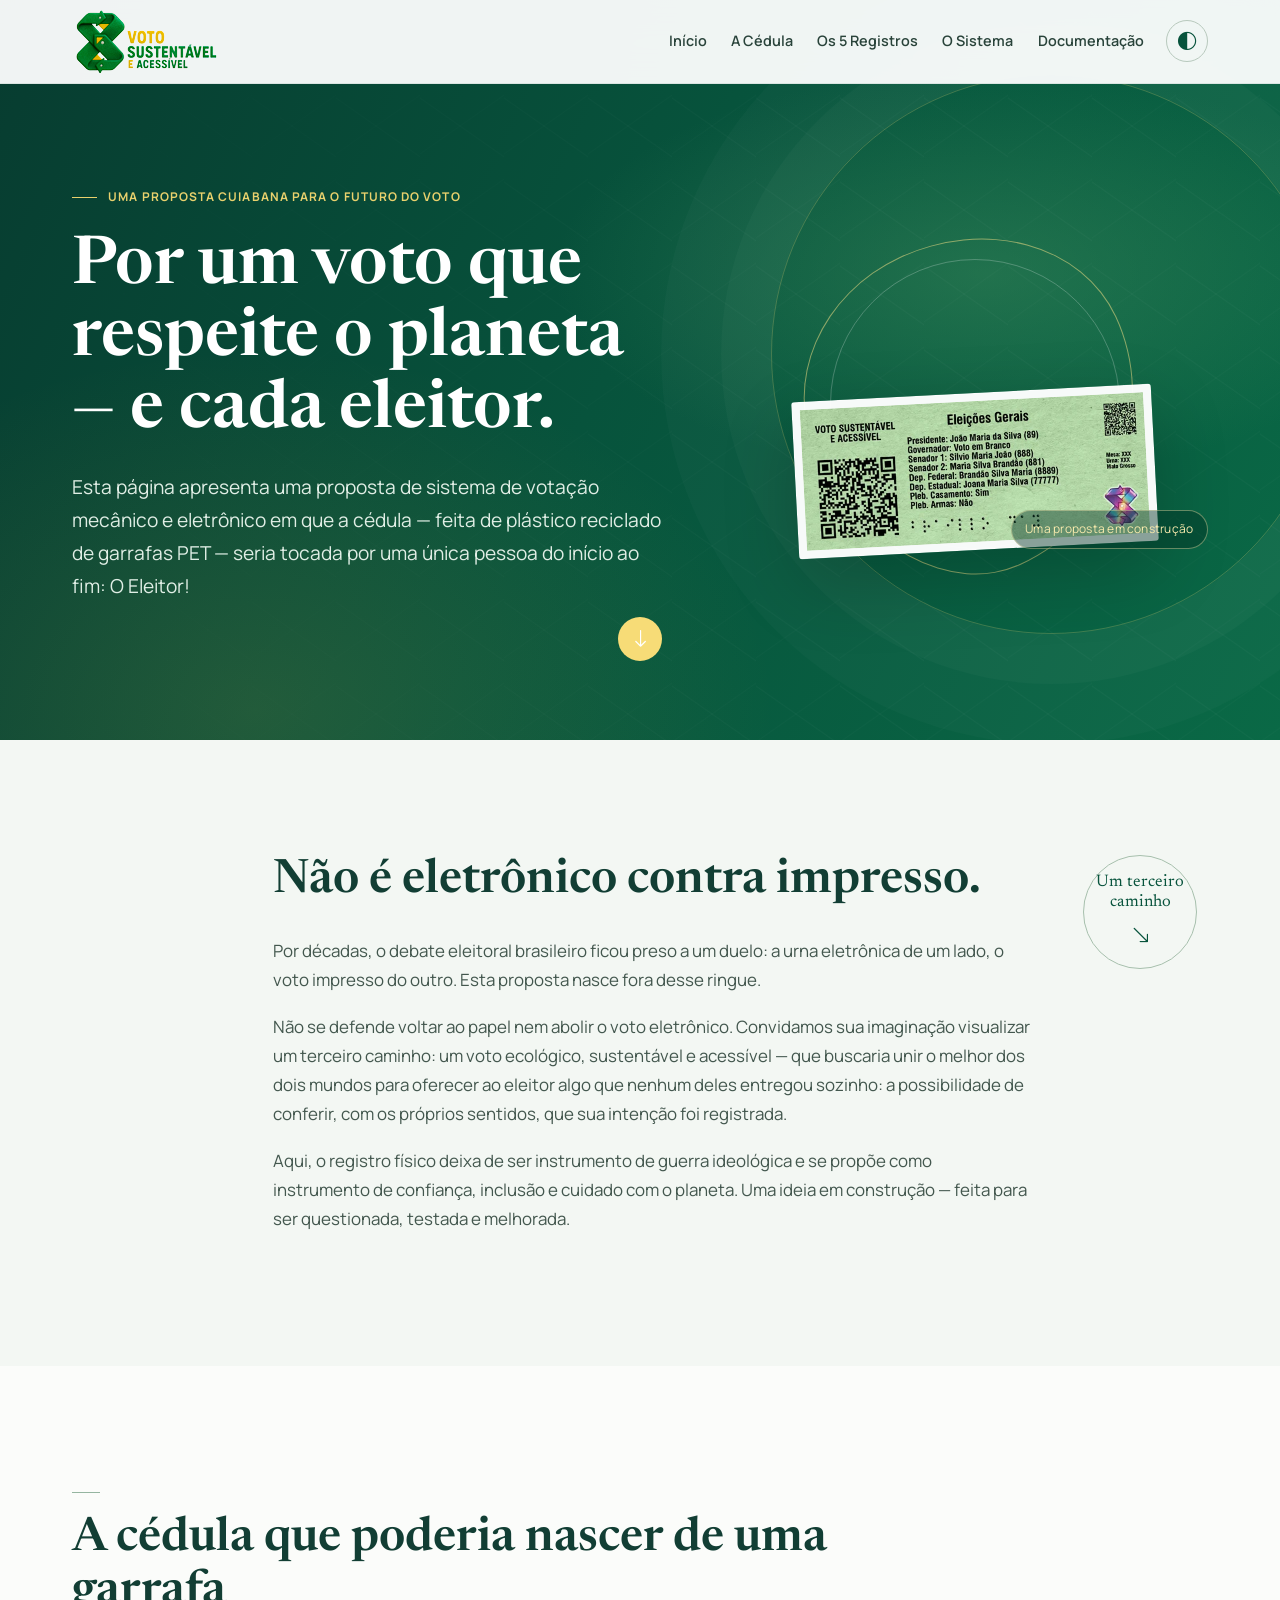
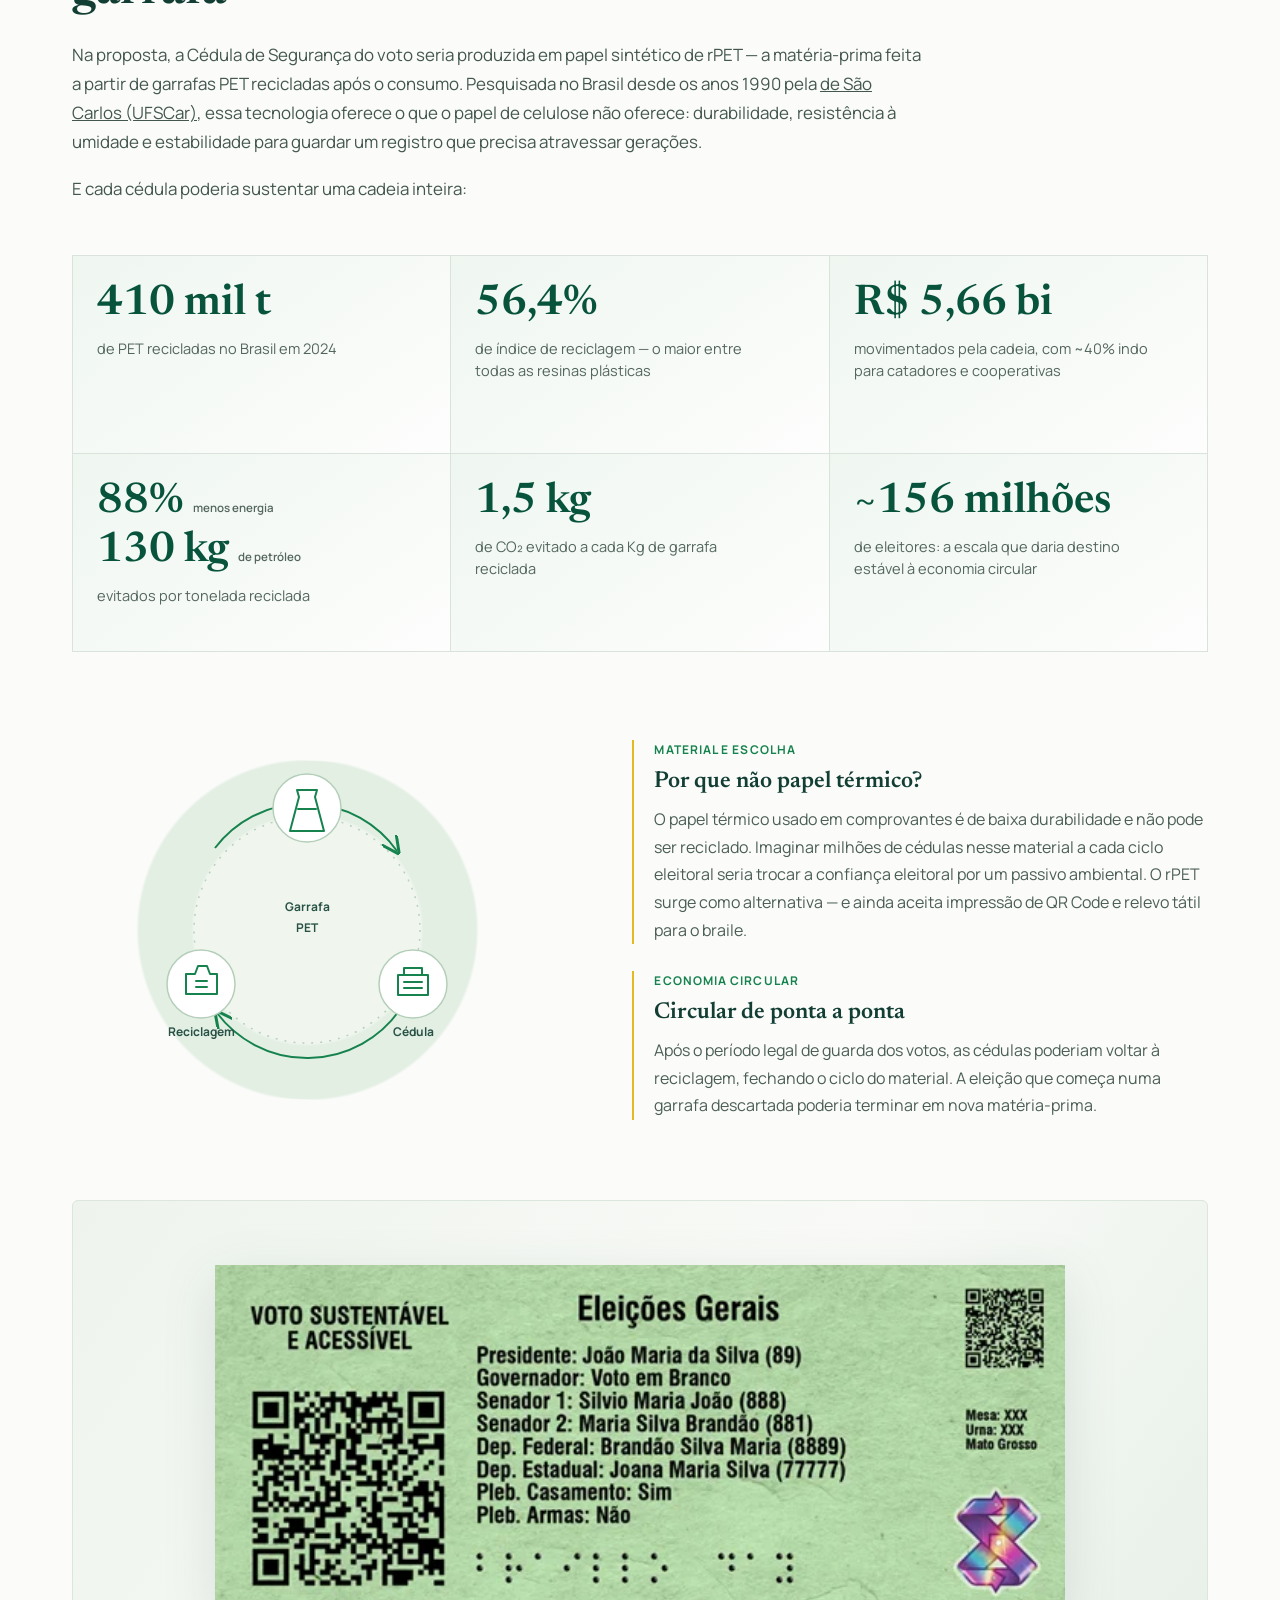
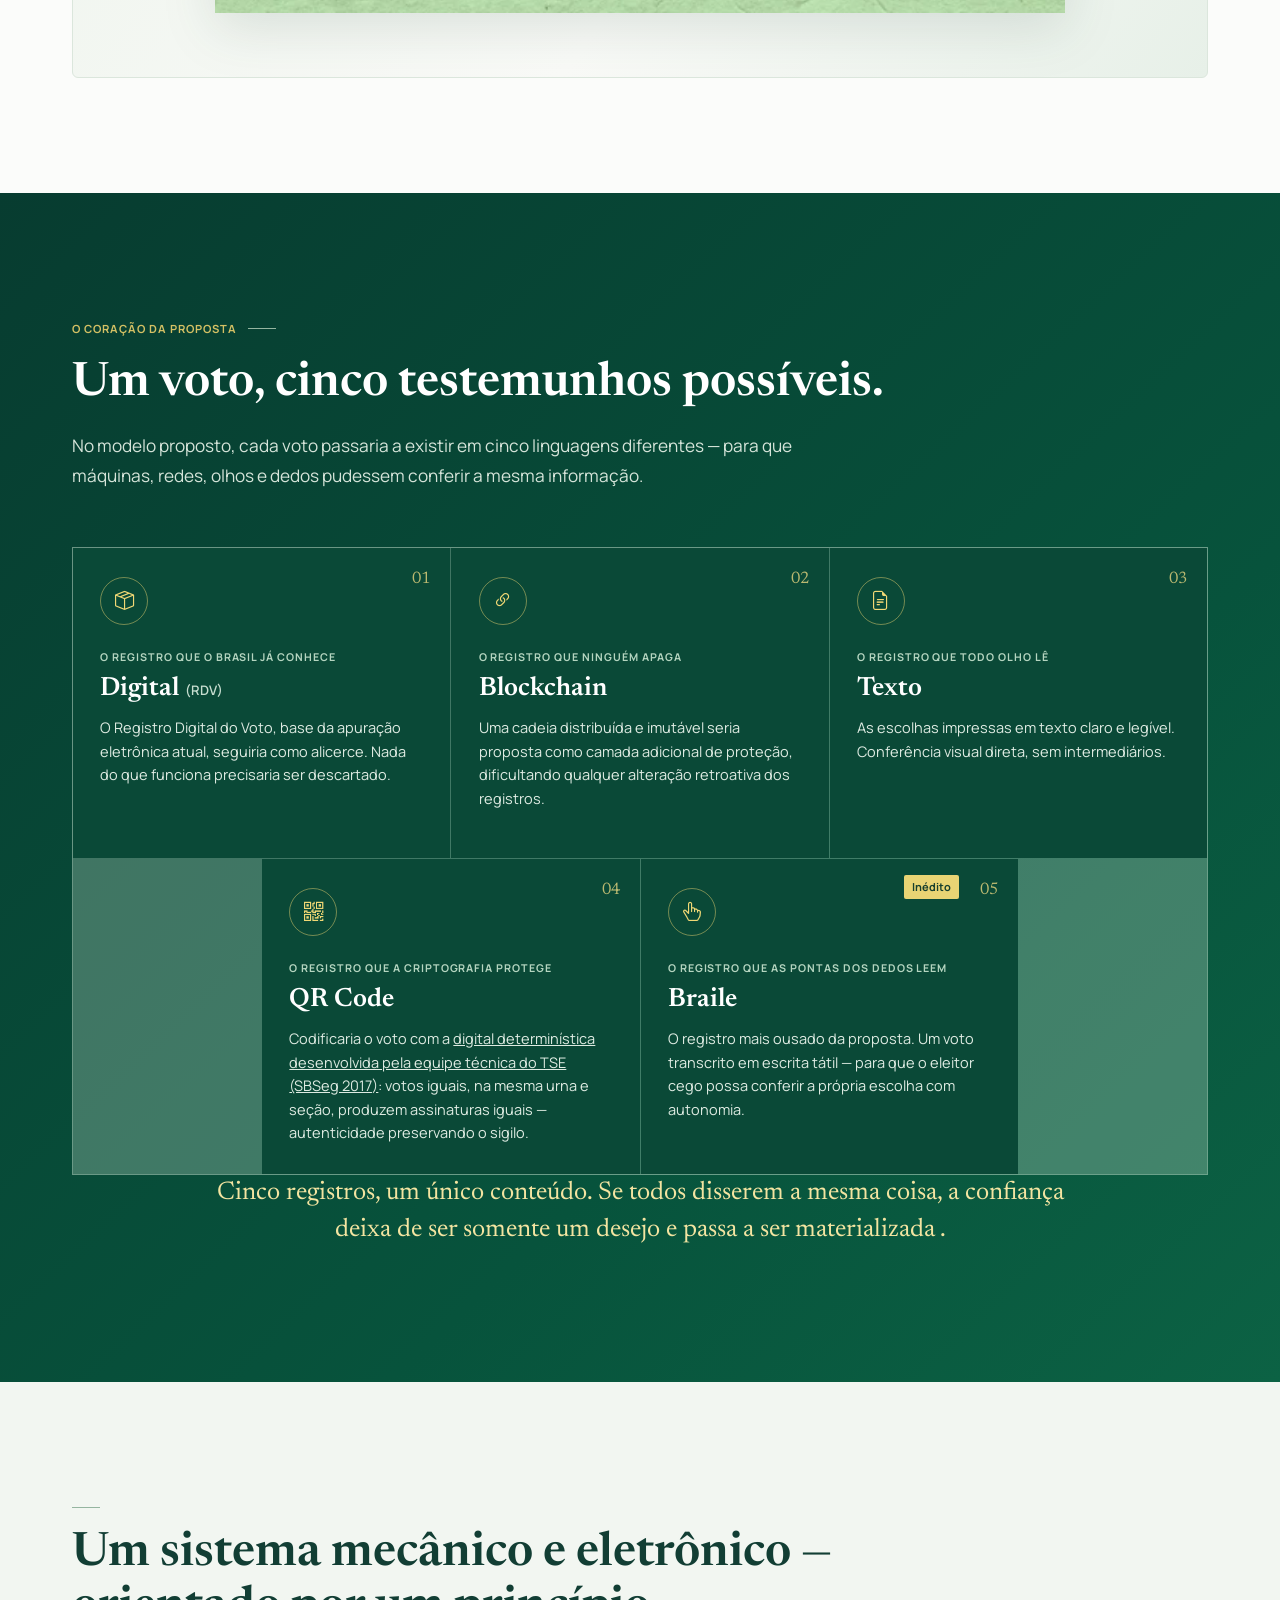
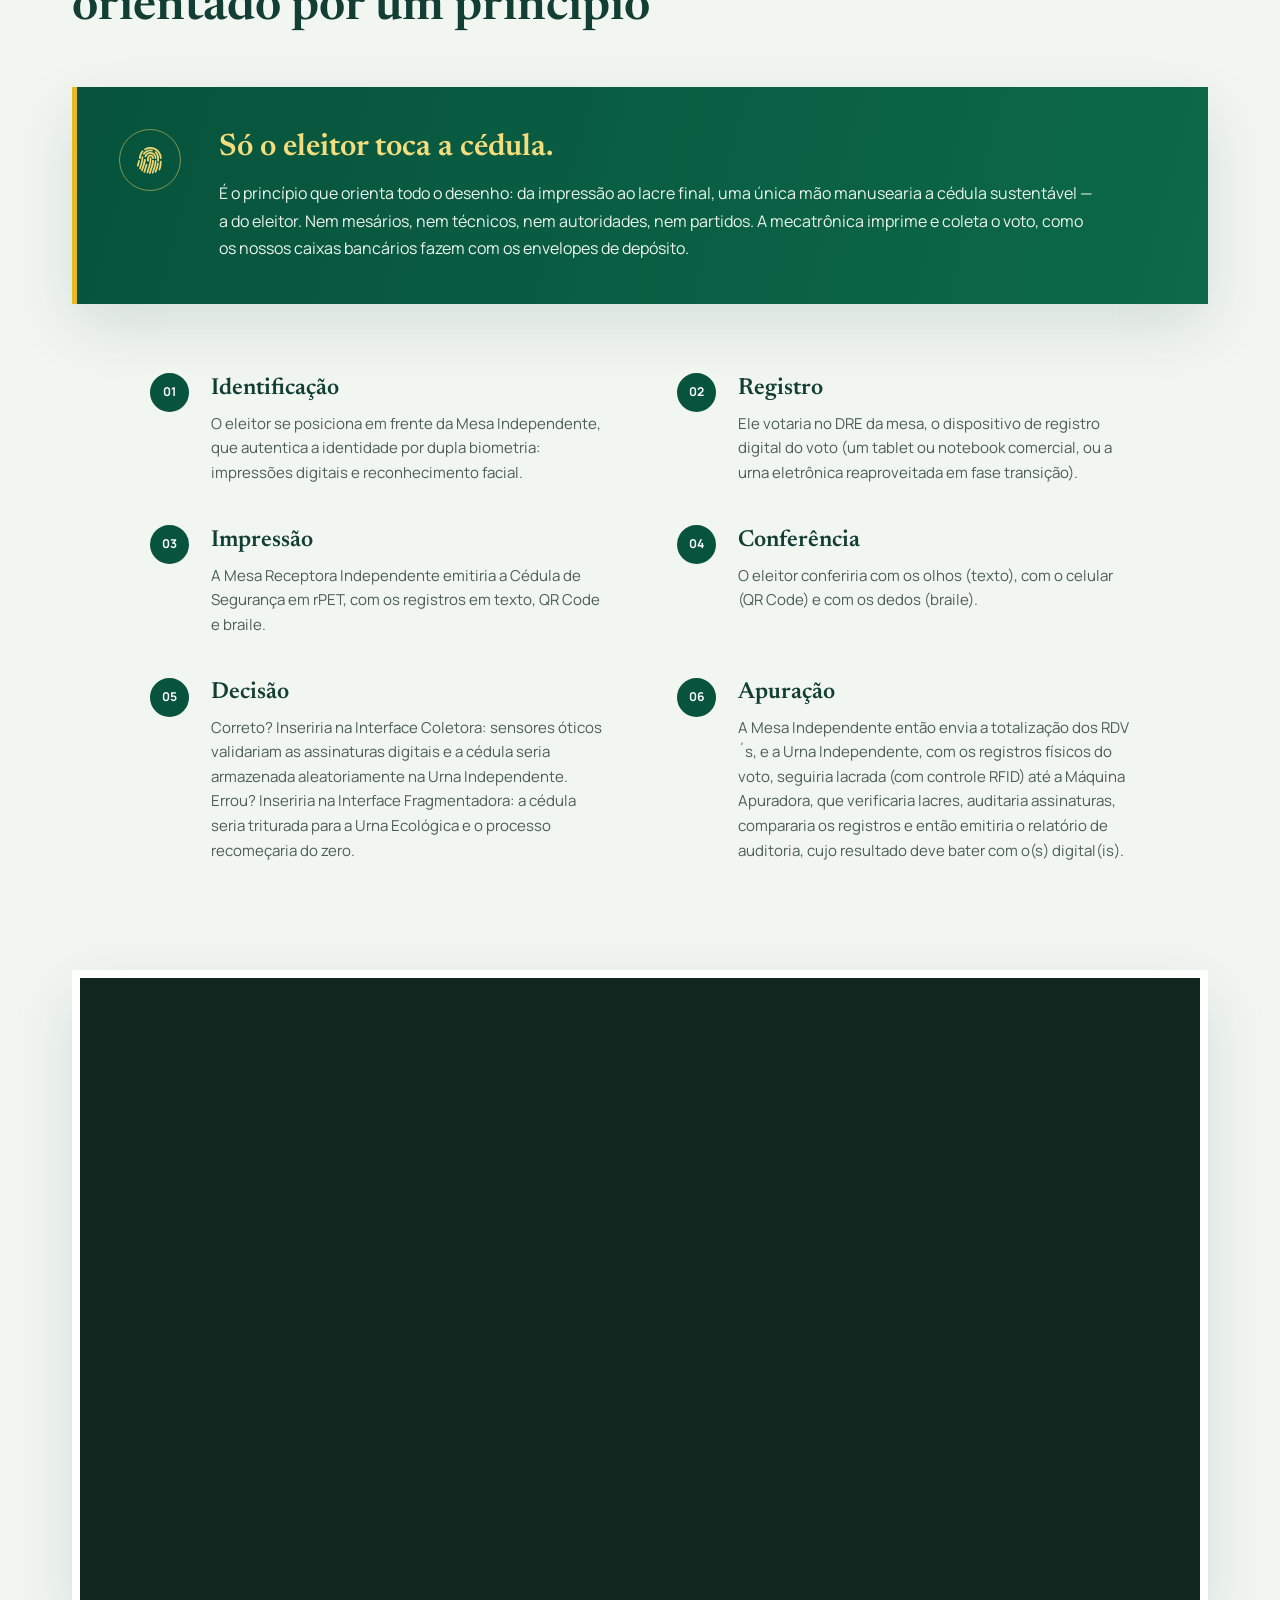
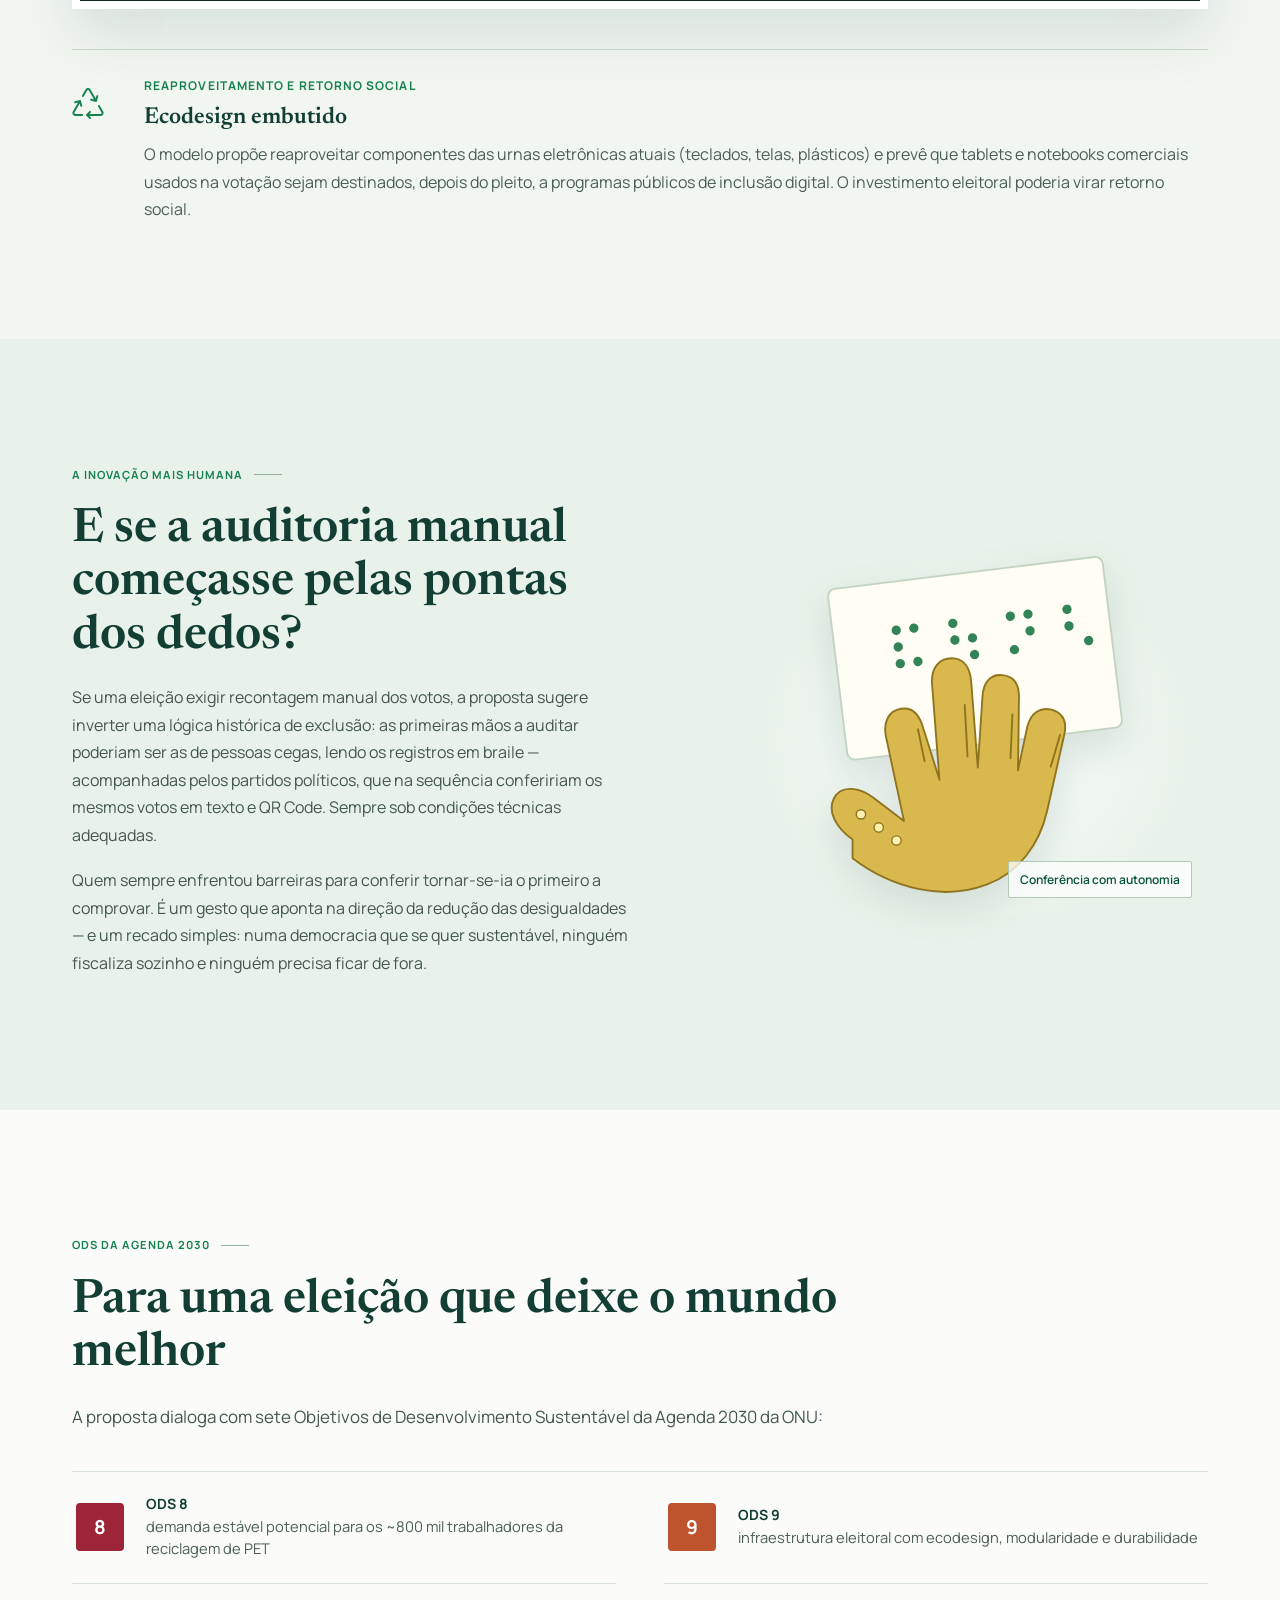
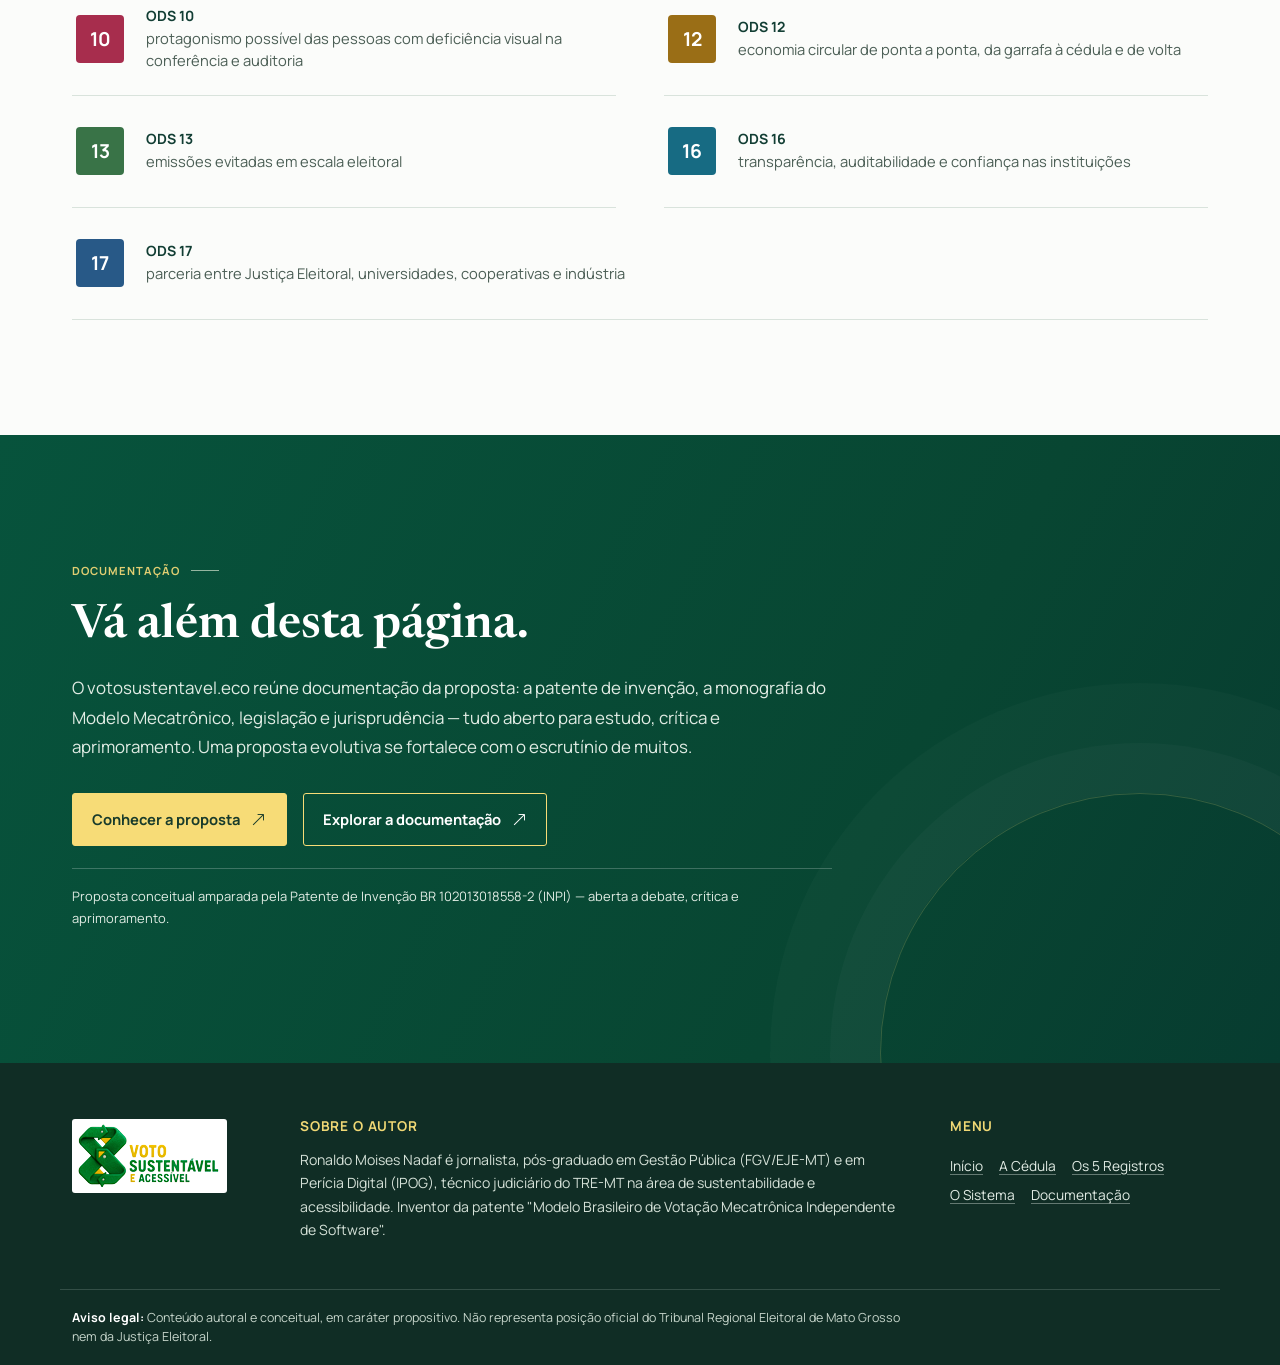
==== commit 30aaca70: "links e textos arrumados" ====
--- a/index.html
+++ b/index.html
@@ -88,7 +88,7 @@
                     <div class="section-heading reveal">
                         <div class="section-marker"><span class="marker-line"></span></div>
                         <h2 id="ballot-title">A cédula que poderia nascer de uma garrafa</h2>
-                        <p>Na proposta, a Cédula de Segurança do voto seria produzida em papel sintético de rPET — a matéria-prima feita a partir de garrafas PET recicladas após o consumo. Pesquisada no Brasil desde os anos 1990 pela Universidade Federal de São Carlos (UFSCar), essa tecnologia oferece o que o papel de celulose não oferece: durabilidade, resistência à umidade e estabilidade para guardar um registro que precisa atravessar gerações.</p>
+                        <p>Na proposta, a Cédula de Segurança do voto seria produzida em papel sintético de rPET — a matéria-prima feita a partir de garrafas PET recicladas após o consumo. Pesquisada no Brasil desde os anos 1990 pela <a href="/docs/papel_de_plastico.pdf" target="_blank"> de São Carlos (UFSCar)</a>, essa tecnologia oferece o que o papel de celulose não oferece: durabilidade, resistência à umidade e estabilidade para guardar um registro que precisa atravessar gerações.</p>
                         <p>E cada cédula poderia sustentar uma cadeia inteira:</p>
                     </div>
                     <div class="stats-grid" aria-label="Potenciais da proposta">
@@ -96,7 +96,7 @@
                         <article class="stat-item reveal"><span class="stat-value" data-count="56.4" data-decimals="1" data-suffix="%">56,4%</span><p>de índice de reciclagem — o maior entre todas as resinas plásticas</p></article>
                         <article class="stat-item reveal"><span class="stat-value" data-prefix="R$ " data-count="5.66" data-decimals="2" data-suffix=" bi">R$ 5,66 bi</span><p>movimentados pela cadeia, com ~40% indo para catadores e cooperativas</p></article>
                         <article class="stat-item reveal"><span class="stat-value stat-dual"><span data-count="88" data-suffix="%">88%</span> <small>menos energia</small><br><span data-count="130" data-suffix=" kg">130 kg</span> <small>de petróleo</small></span><p>evitados por tonelada reciclada</p></article>
-                        <article class="stat-item reveal"><span class="stat-value" data-count="1.5" data-decimals="1" data-suffix=" kg">1,5 kg</span><p>de CO₂ evitado a cada garrafa reciclada</p></article>
+                        <article class="stat-item reveal"><span class="stat-value" data-count="1.5" data-decimals="1" data-suffix=" kg">1,5 kg</span><p>de CO₂ evitado a cada Kg de garrafa reciclada</p></article>
                         <article class="stat-item reveal"><span class="stat-value" data-prefix="~" data-count="156" data-suffix=" milhões">~156 milhões</span><p>de eleitores: a escala que daria destino estável à economia circular</p></article>
                     </div>
 
@@ -144,7 +144,7 @@
                         <article class="record-card reveal"><span class="record-number">01</span><div class="record-icon"><i class="bi bi-box-seam" aria-hidden="true"></i></div><span class="mini-label">O registro que o Brasil já conhece</span><h3>Digital <span>(RDV)</span></h3><p>O Registro Digital do Voto, base da apuração eletrônica atual, seguiria como alicerce. Nada do que funciona precisaria ser descartado.</p></article>
                         <article class="record-card reveal"><span class="record-number">02</span><div class="record-icon"><i class="bi bi-link-45deg" aria-hidden="true"></i></div><span class="mini-label">O registro que ninguém apaga</span><h3>Blockchain</h3><p>Uma cadeia distribuída e imutável seria proposta como camada adicional de proteção, dificultando qualquer alteração retroativa dos registros.</p></article>
                         <article class="record-card reveal"><span class="record-number">03</span><div class="record-icon"><i class="bi bi-file-earmark-text" aria-hidden="true"></i></div><span class="mini-label">O registro que todo olho lê</span><h3>Texto</h3><p>As escolhas impressas em texto claro e legível. Conferência visual direta, sem intermediários.</p></article>
-                        <article class="record-card reveal"><span class="record-number">04</span><div class="record-icon"><i class="bi bi-qr-code" aria-hidden="true"></i></div><span class="mini-label">O registro que a criptografia protege</span><h3>QR Code</h3><p>Codificaria o voto com a assinatura digital determinística desenvolvida pela equipe técnica do TSE (SBSeg 2017): votos iguais, na mesma urna e seção, produzem assinaturas iguais — autenticidade preservando o sigilo.</p></article>
+                        <article class="record-card reveal"><span class="record-number">04</span><div class="record-icon"><i class="bi bi-qr-code" aria-hidden="true"></i></div><span class="mini-label">O registro que a criptografia protege</span><h3>QR Code</h3><p>Codificaria o voto com a <a href="/docs/artigo-tse-voto-impresso.pdf" target="_blank">digital determinística desenvolvida pela equipe técnica do TSE (SBSeg 2017)</a>: votos iguais, na mesma urna e seção, produzem assinaturas iguais — autenticidade preservando o sigilo.</p></article>
                         <article class="record-card record-card-braille reveal"><span class="record-number">05</span><span class="record-badge">Inédito</span><div class="record-icon"><i class="bi bi-hand-index-thumb" aria-hidden="true"></i></div><span class="mini-label">O registro que as pontas dos dedos leem</span><h3>Braile</h3><p>O registro mais ousado da proposta. Um voto transcrito em escrita tátil — para que o eleitor cego possa conferir a própria escolha com autonomia.</p></article>
                     </div>
                     <p class="records-close reveal">Cinco registros, um único conteúdo. Se todos disserem a mesma coisa, a confiança deixa de ser somente um desejo e passa a ser materializada .</p>
@@ -160,7 +160,7 @@
                     <div class="principle-banner reveal"><i class="bi bi-fingerprint" aria-hidden="true"></i><div><h3>Só o eleitor toca a cédula.</h3><p>É o princípio que orienta todo o desenho: da impressão ao lacre final, uma única mão manusearia a cédula sustentável — a do eleitor. Nem mesários, nem técnicos, nem autoridades, nem partidos. A mecatrônica imprime e coleta o voto, como os nossos caixas bancários fazem com os envelopes de depósito.&nbsp; &nbsp;&nbsp;</p>
                     </div></div>
                     <ol class="timeline" aria-label="Como funcionaria">
-                        <li class="timeline-item reveal"><span class="timeline-step">01</span><div><h3>Identificação</h3><p>O eleitor se posiciona em frente da Mesa Receptora, que  autentica por dupla biometria: impressões digitais e reconhecimento facial.</p>
+                        <li class="timeline-item reveal"><span class="timeline-step">01</span><div><h3>Identificação</h3><p>O eleitor se posiciona em frente da Mesa Independente, que  autentica a identidade por dupla biometria: impressões digitais e reconhecimento facial.</p>
                         </div></li>
                         <li class="timeline-item reveal"><span class="timeline-step">02</span><div><h3>Registro</h3><p>Ele votaria no DRE da mesa, o dispositivo de registro digital do voto (um tablet ou notebook comercial, ou a urna eletrônica reaproveitada em fase transição).</p>
                         </div></li>
@@ -219,9 +219,9 @@
 
             <section class="documentation-section section-pad" id="documentacao" aria-labelledby="documentation-title">
                 <div class="container documentation-inner reveal">
-                    <div class="section-marker"><span>Documentação</span><span class="marker-line"></span><span>07</span></div>
-                    <h2 id="documentation-title">Vá além da landing page.</h2>
-                    <p>O votosustentavel.eco é agora o centro de documentação da proposta: a patente de invenção, a monografia do Modelo Mecatrônico, o artigo técnico de 2026 sobre sustentabilidade e acessibilidade, legislação e jurisprudência — tudo aberto para estudo, crítica e aprimoramento. Uma proposta evolutiva se fortalece com o escrutínio de muitos.</p>
+                    <div class="section-marker"><span>Documentação</span><span class="marker-line"></span></div>
+                    <h2 id="documentation-title">Vá além desta página.</h2>
+                    <p>O votosustentavel.eco reúne documentação da proposta: a patente de invenção, a monografia do Modelo Mecatrônico, legislação e jurisprudência — tudo aberto para estudo, crítica e aprimoramento. Uma proposta evolutiva se fortalece com o escrutínio de muitos.</p>
                     <div class="documentation-actions">
                         <a class="button-primary" href="https://votosustentavel.eco/index2.html">Conhecer a proposta <i class="bi bi-arrow-up-right" aria-hidden="true"></i></a>
                         <a class="button-secondary" href="https://votosustentavel.eco/docs">Explorar a documentação <i class="bi bi-arrow-up-right" aria-hidden="true"></i></a>
@@ -241,5 +241,14 @@
         </footer>
         <button class="back-to-top" type="button" aria-label="Voltar ao topo" title="Voltar ao topo"><i class="bi bi-arrow-up" aria-hidden="true"></i></button>
         <script src="assets/js/landing.js" defer></script>
+         <!-- Google tag (gtag.js) -->
+    <script async src="https://www.googletagmanager.com/gtag/js?id=G-00SEBS2K2P"></script>
+    <script>
+        window.dataLayer = window.dataLayer || [];
+        function gtag() { dataLayer.push(arguments); }
+        gtag('js', new Date());
+
+        gtag('config', 'G-00SEBS2K2P');
+    </script>
     </body>
     </html>
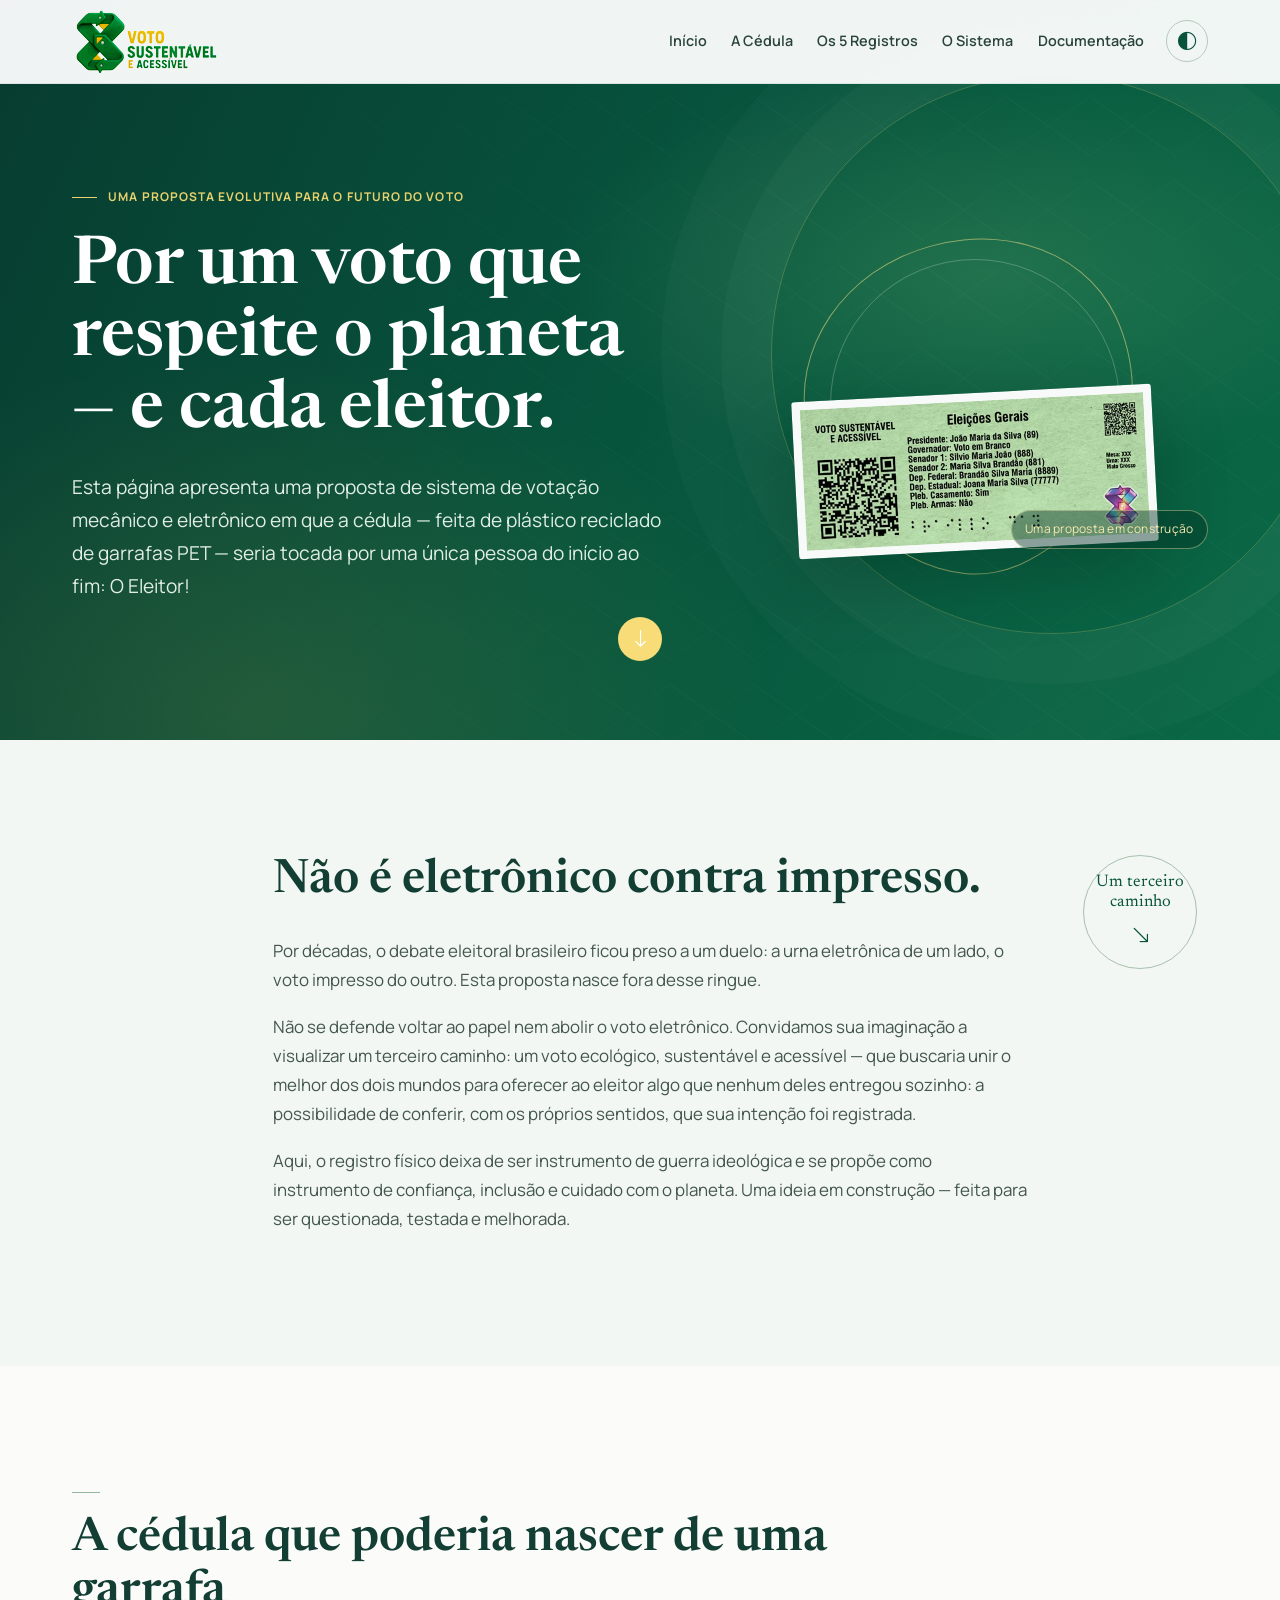
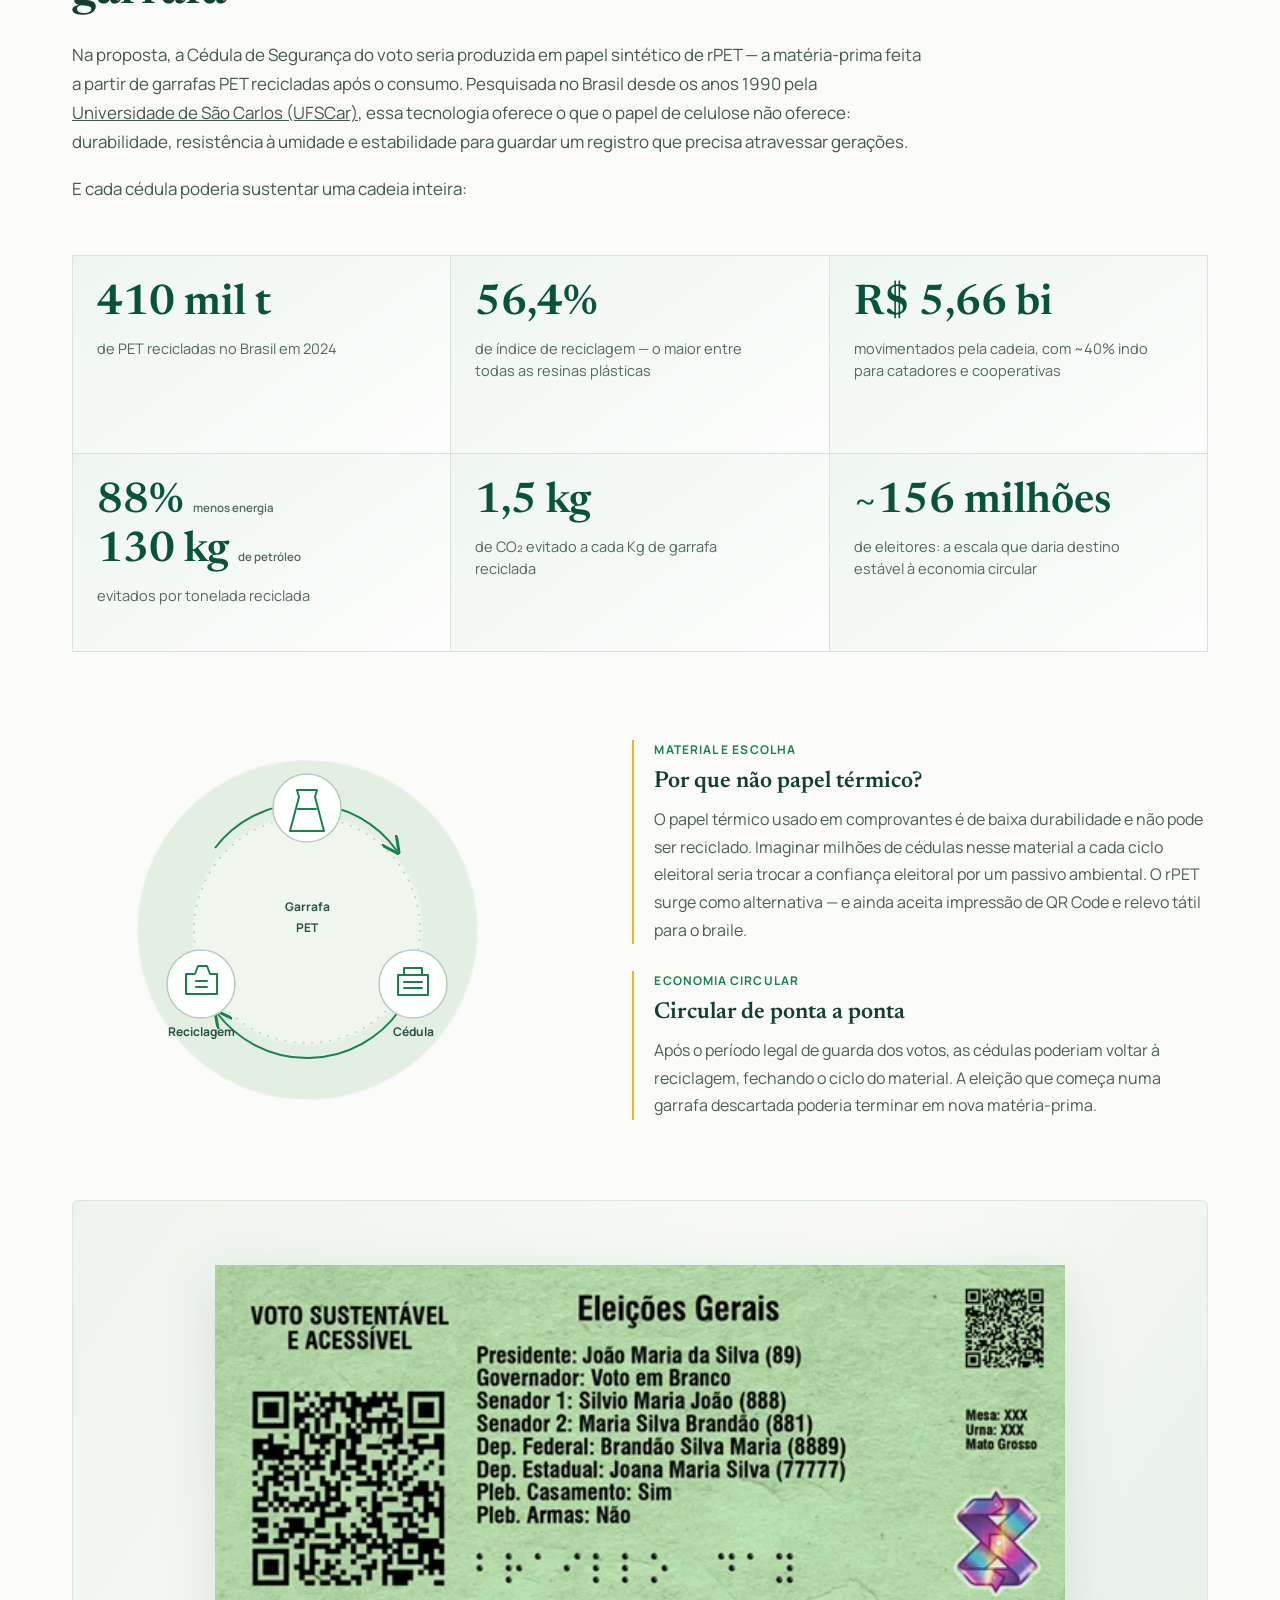
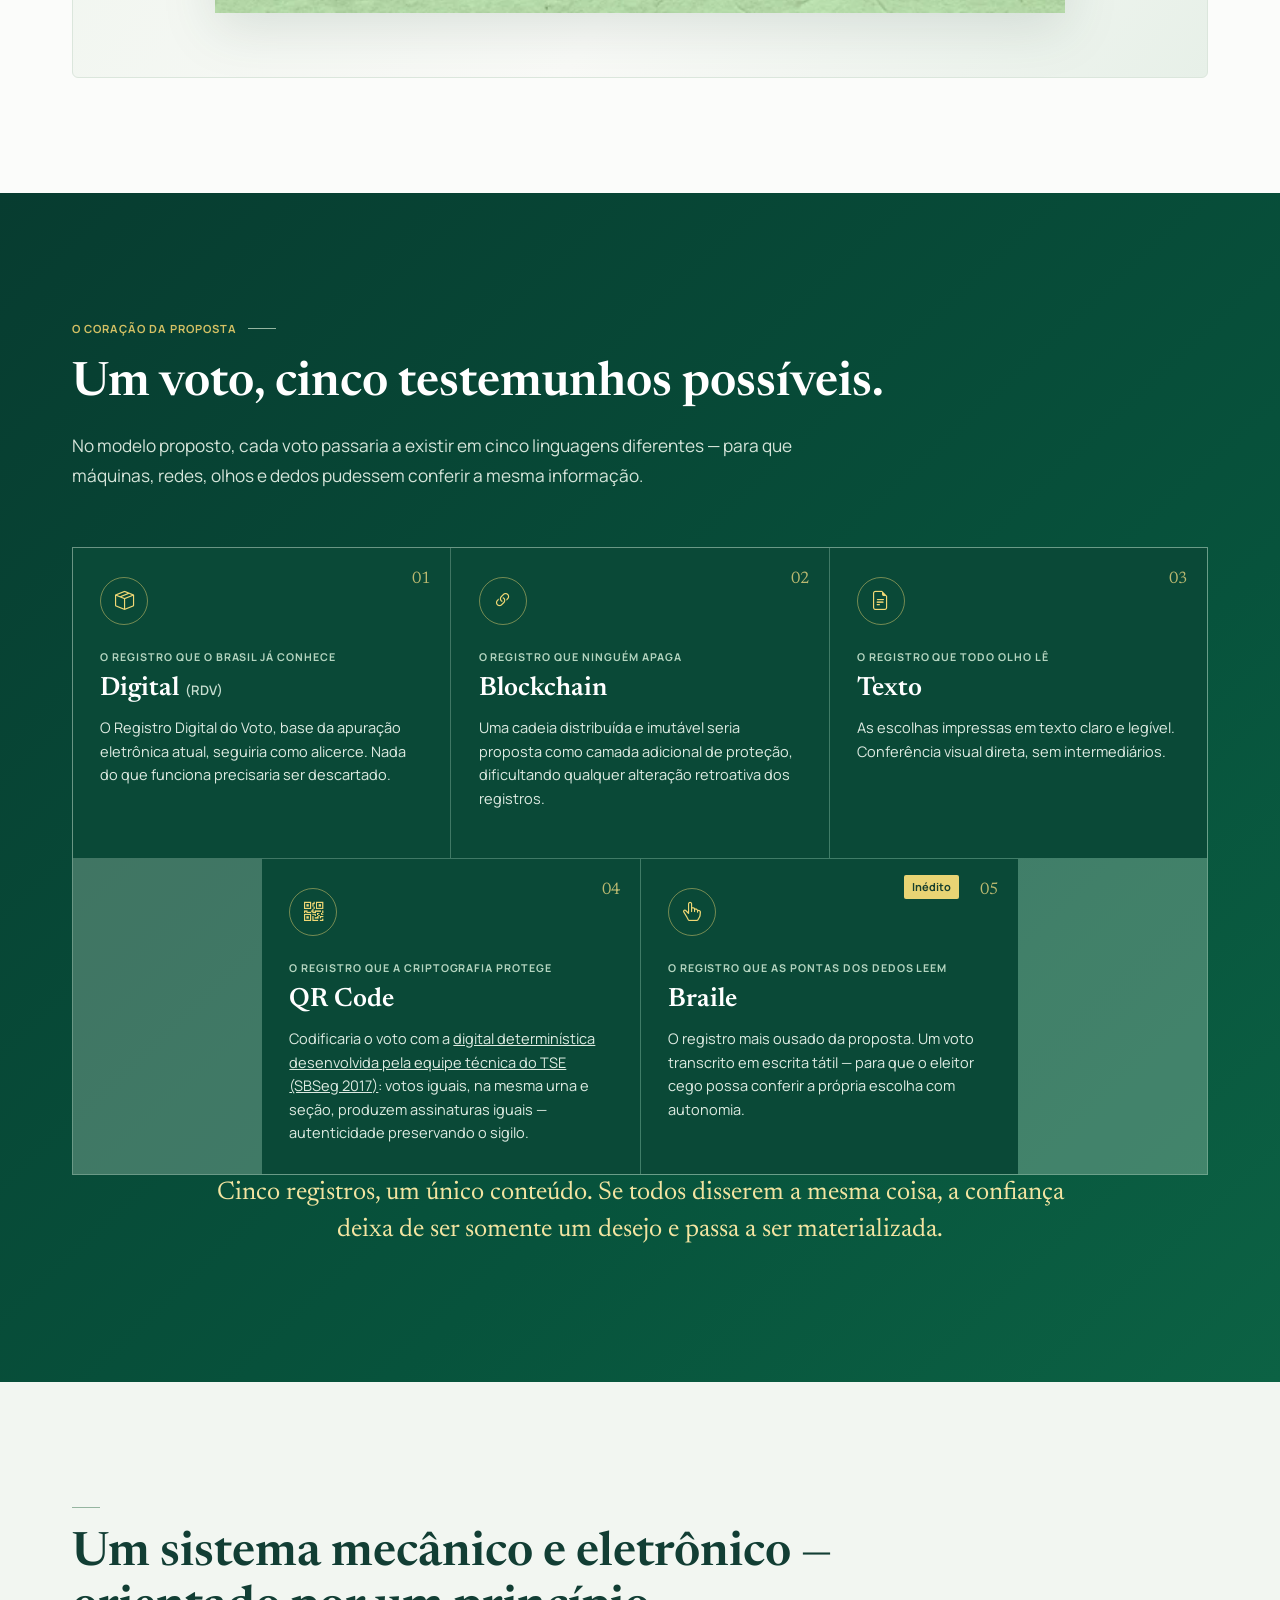
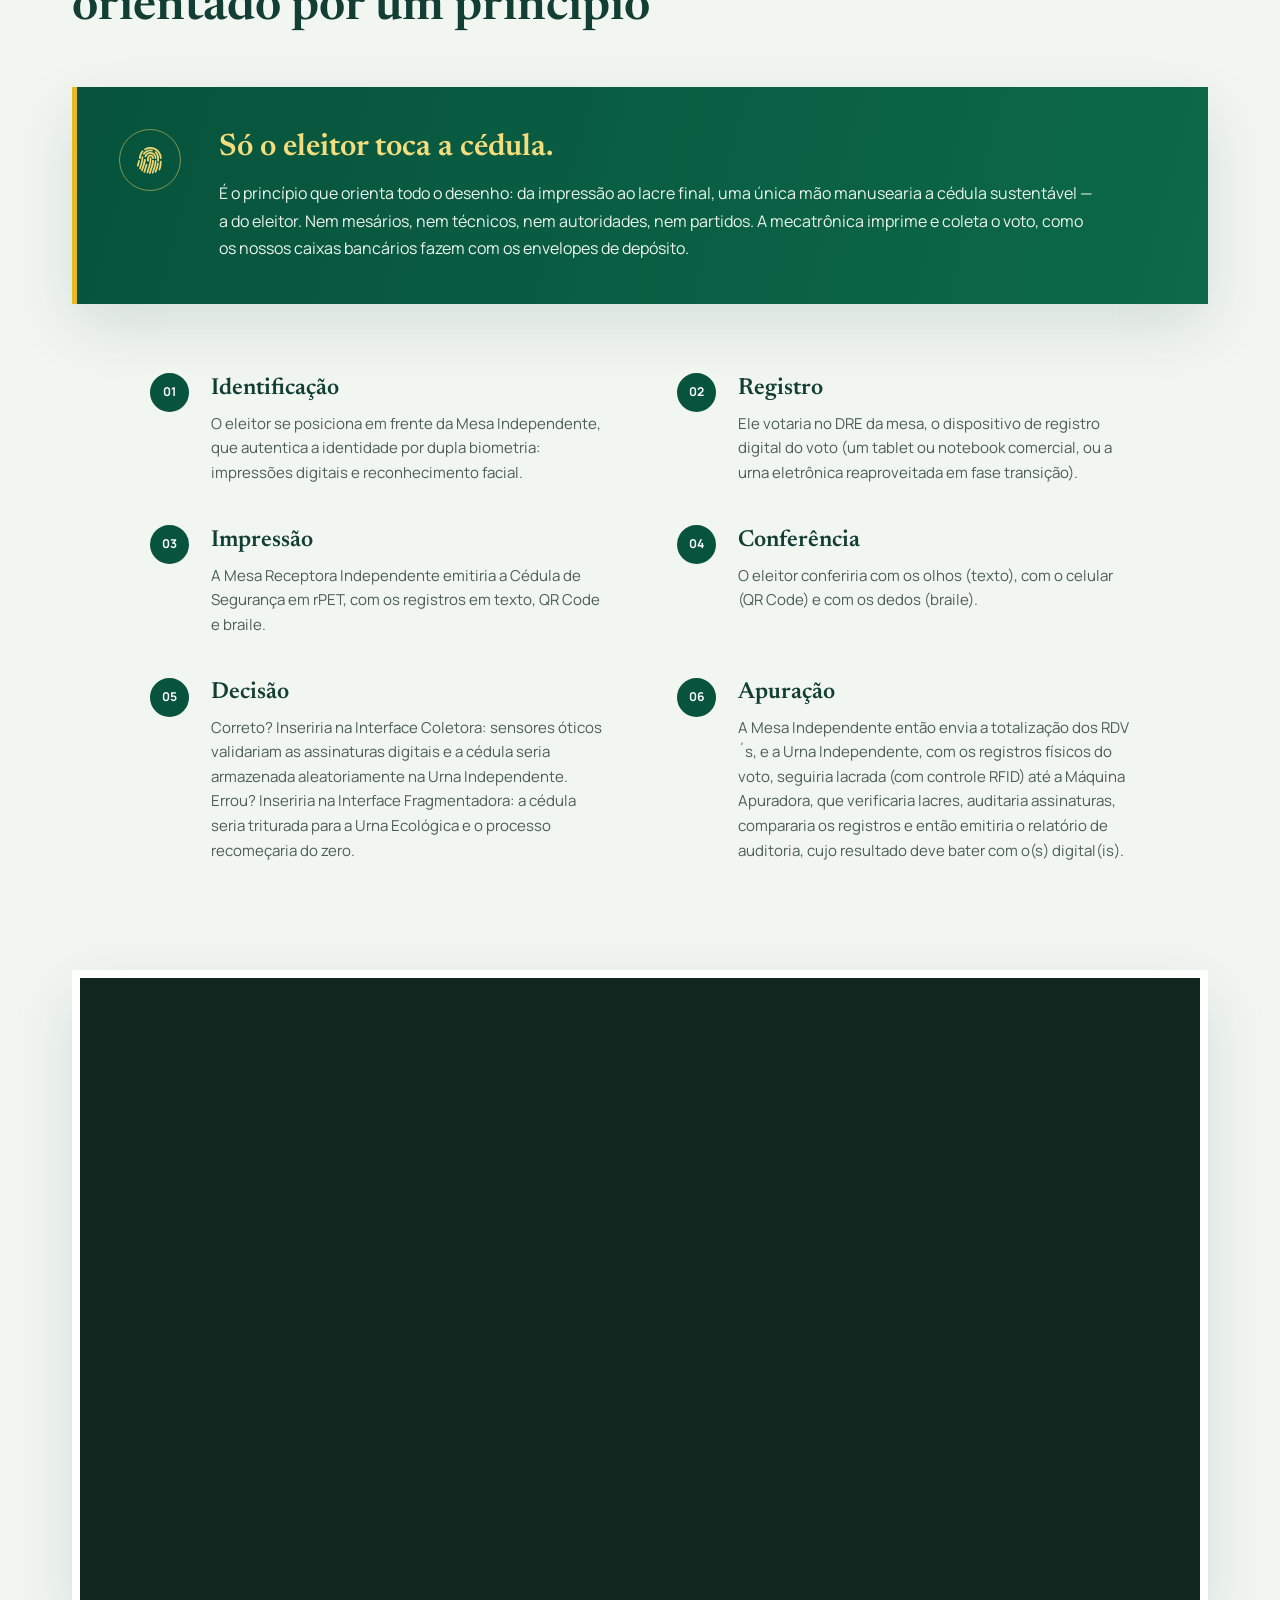
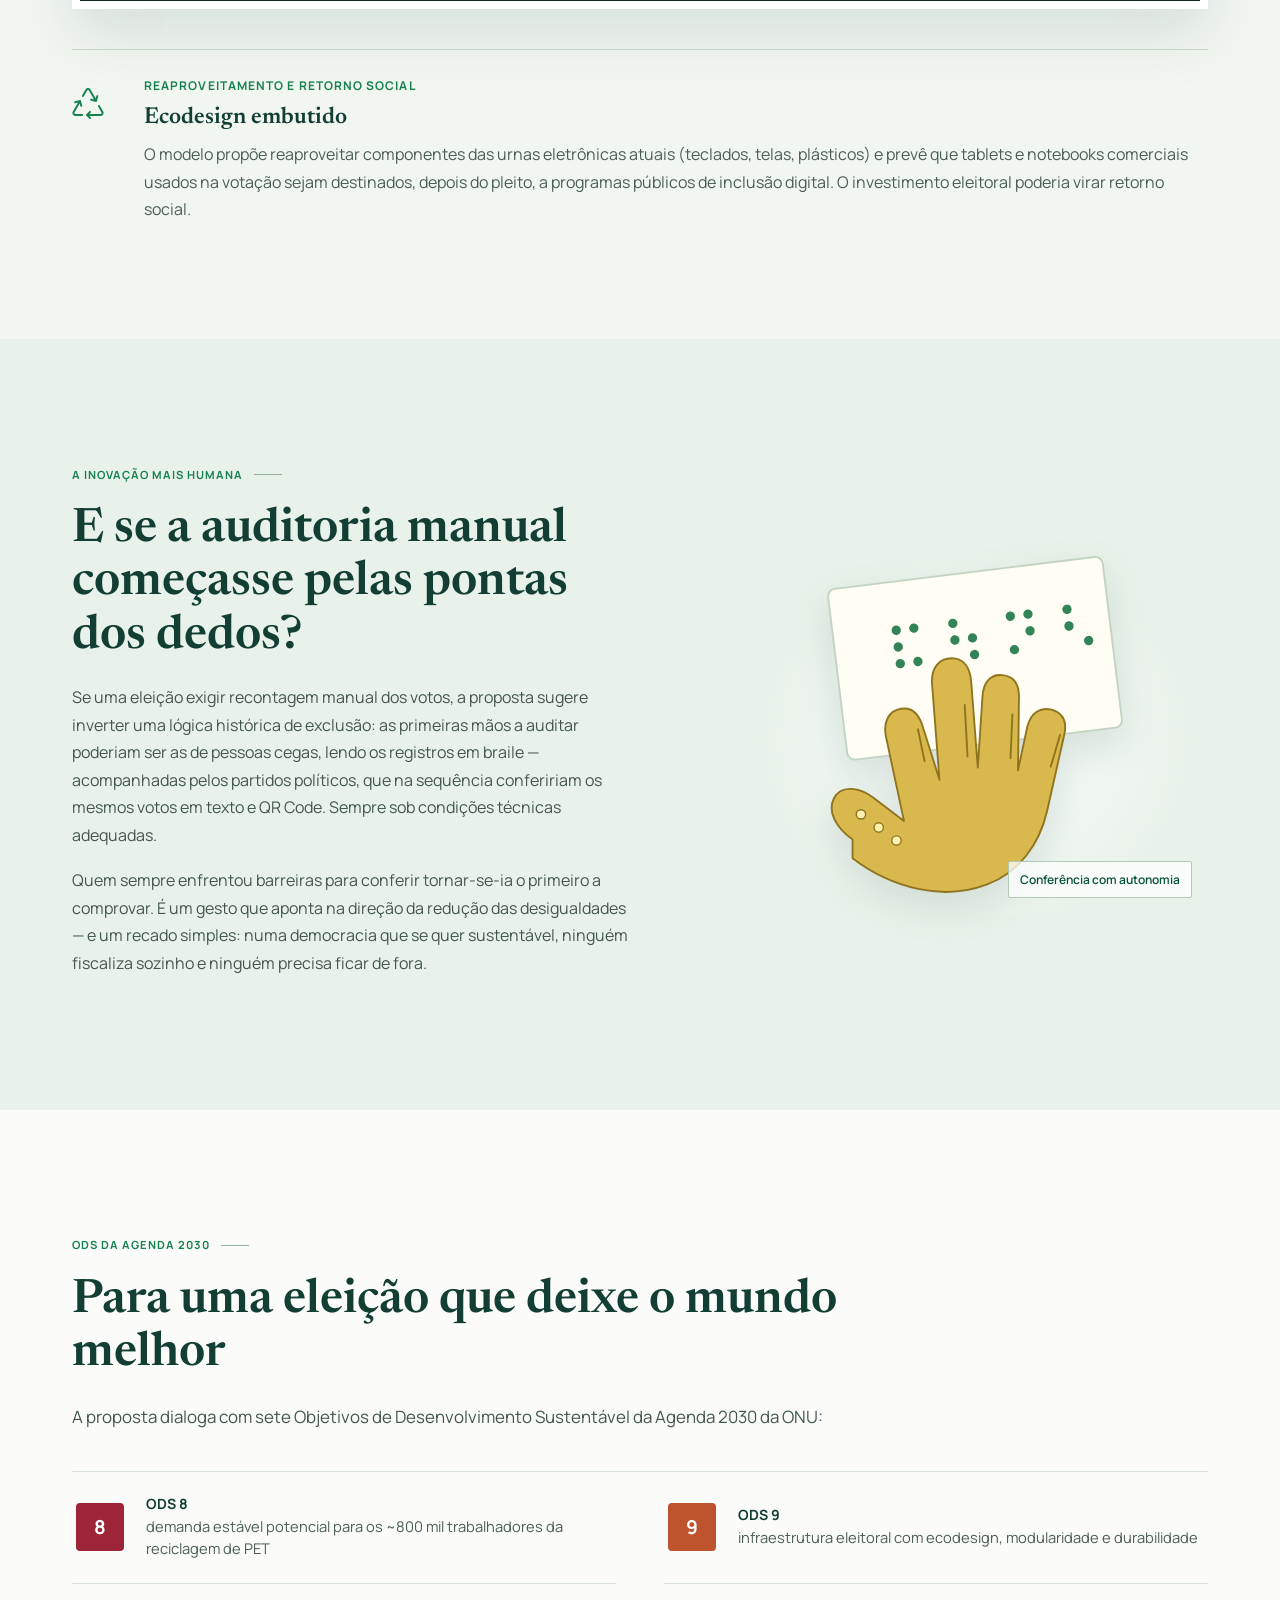
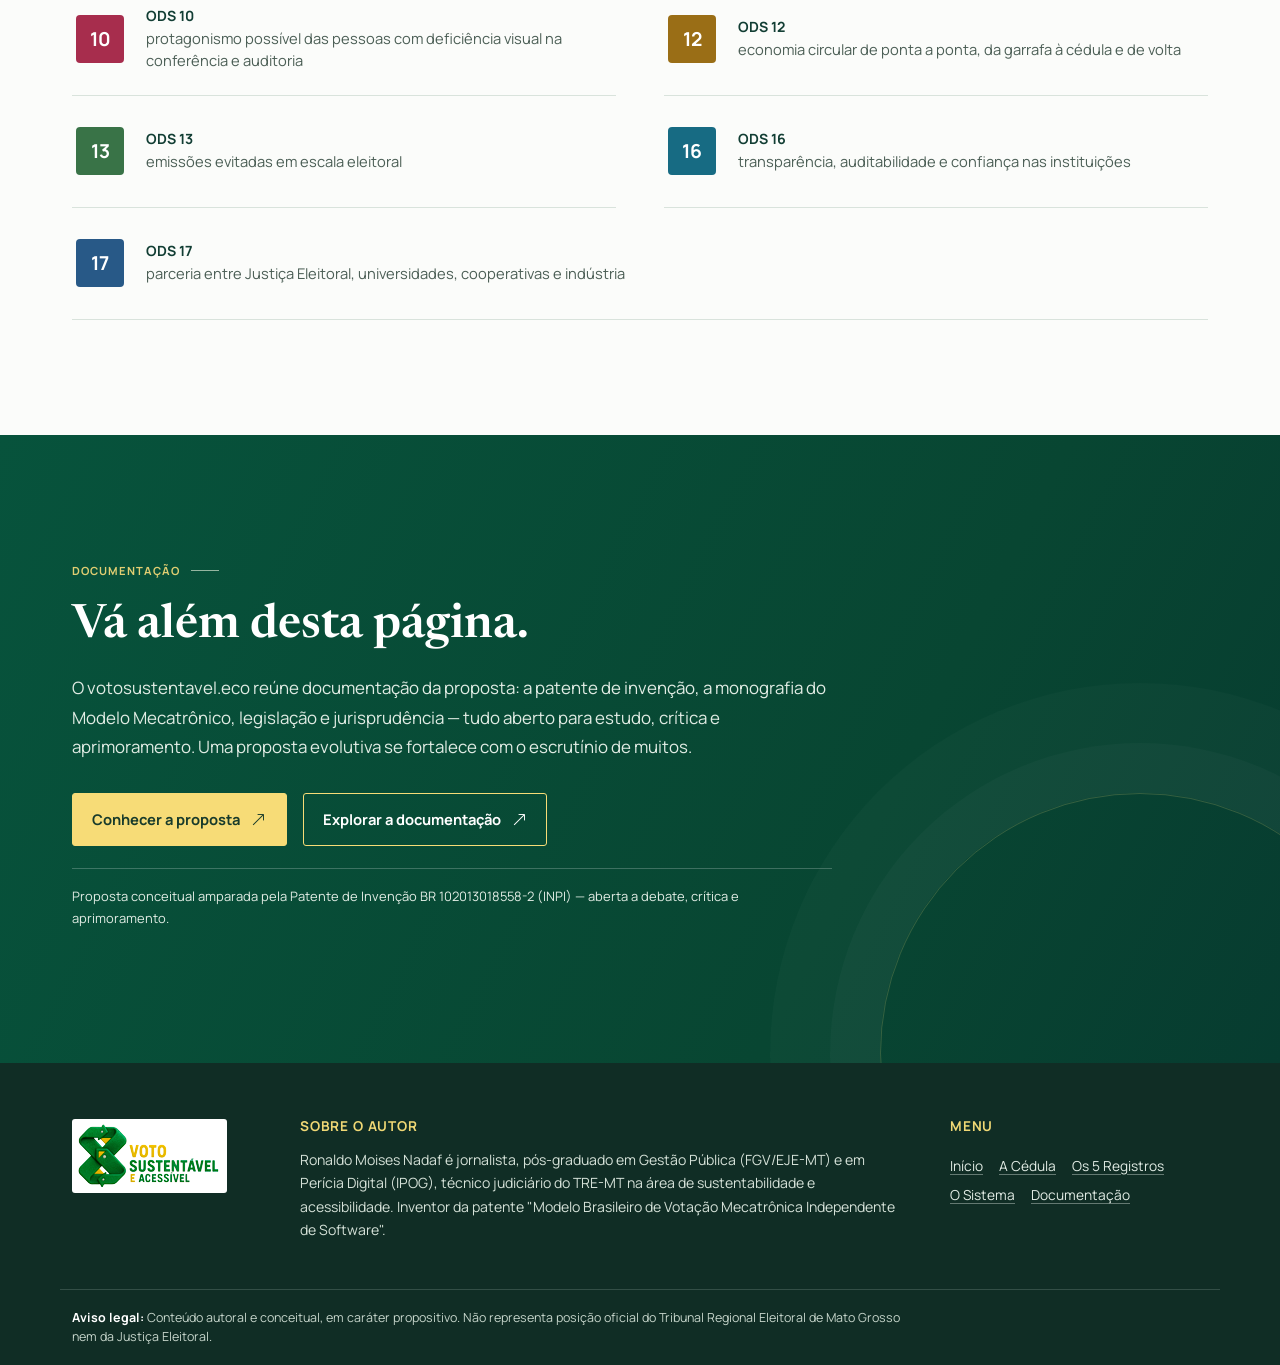
==== commit 9e9318d2: "site com landing e docs reorganizados" ====
--- a/index.html
+++ b/index.html
@@ -57,7 +57,7 @@
                 <div class="hero-grid" aria-hidden="true"></div>
                 <div class="container hero-inner">
                     <div class="hero-copy reveal">
-                        <p class="eyebrow"><span></span>Uma proposta cuiabana para o futuro do voto</p>
+                        <p class="eyebrow"><span></span>Uma proposta evolutiva para o futuro do voto</p>
                         <h1 id="hero-title">Por um voto que respeite o planeta — e cada eleitor.</h1>
                         <p class="hero-description">Esta página apresenta uma proposta de sistema de votação mecânico e eletrônico em que a cédula — feita de plástico reciclado de garrafas PET — seria tocada por uma única pessoa do início ao fim: O Eleitor!</p>
                     </div>
@@ -76,7 +76,7 @@
                     <div class="manifesto-copy reveal">
                         <h2 id="manifesto-title">Não é eletrônico contra impresso.</h2>
                         <p>Por décadas, o debate eleitoral brasileiro ficou preso a um duelo: a urna eletrônica de um lado, o voto impresso do outro. Esta proposta nasce fora desse ringue.</p>
-                        <p>Não se defende voltar ao papel nem abolir o voto eletrônico. Convidamos sua imaginação visualizar um terceiro caminho: um voto ecológico, sustentável e acessível — que buscaria unir o melhor dos dois mundos para oferecer ao eleitor algo que nenhum deles entregou sozinho: a possibilidade de conferir, com os próprios sentidos, que sua intenção foi registrada.</p>
+                        <p>Não se defende voltar ao papel nem abolir o voto eletrônico. Convidamos sua imaginação a visualizar um terceiro caminho: um voto ecológico, sustentável e acessível — que buscaria unir o melhor dos dois mundos para oferecer ao eleitor algo que nenhum deles entregou sozinho: a possibilidade de conferir, com os próprios sentidos, que sua intenção foi registrada.</p>
                         <p>Aqui, o registro físico deixa de ser instrumento de guerra ideológica e se propõe como instrumento de confiança, inclusão e cuidado com o planeta. Uma ideia em construção — feita para ser questionada, testada e melhorada.</p>
                     </div>
                     <div class="manifesto-stamp reveal" aria-hidden="true"><span>Um terceiro<br>caminho</span><i class="bi bi-arrow-down-right"></i></div>
@@ -88,7 +88,7 @@
                     <div class="section-heading reveal">
                         <div class="section-marker"><span class="marker-line"></span></div>
                         <h2 id="ballot-title">A cédula que poderia nascer de uma garrafa</h2>
-                        <p>Na proposta, a Cédula de Segurança do voto seria produzida em papel sintético de rPET — a matéria-prima feita a partir de garrafas PET recicladas após o consumo. Pesquisada no Brasil desde os anos 1990 pela <a href="/docs/papel_de_plastico.pdf" target="_blank"> de São Carlos (UFSCar)</a>, essa tecnologia oferece o que o papel de celulose não oferece: durabilidade, resistência à umidade e estabilidade para guardar um registro que precisa atravessar gerações.</p>
+                        <p>Na proposta, a Cédula de Segurança do voto seria produzida em papel sintético de rPET — a matéria-prima feita a partir de garrafas PET recicladas após o consumo. Pesquisada no Brasil desde os anos 1990 pela <a href="/docs/papel_de_plastico.pdf" target="_blank"> Universidade de São Carlos (UFSCar)</a>, essa tecnologia oferece o que o papel de celulose não oferece: durabilidade, resistência à umidade e estabilidade para guardar um registro que precisa atravessar gerações.</p>
                         <p>E cada cédula poderia sustentar uma cadeia inteira:</p>
                     </div>
                     <div class="stats-grid" aria-label="Potenciais da proposta">
@@ -147,7 +147,7 @@
                         <article class="record-card reveal"><span class="record-number">04</span><div class="record-icon"><i class="bi bi-qr-code" aria-hidden="true"></i></div><span class="mini-label">O registro que a criptografia protege</span><h3>QR Code</h3><p>Codificaria o voto com a <a href="/docs/artigo-tse-voto-impresso.pdf" target="_blank">digital determinística desenvolvida pela equipe técnica do TSE (SBSeg 2017)</a>: votos iguais, na mesma urna e seção, produzem assinaturas iguais — autenticidade preservando o sigilo.</p></article>
                         <article class="record-card record-card-braille reveal"><span class="record-number">05</span><span class="record-badge">Inédito</span><div class="record-icon"><i class="bi bi-hand-index-thumb" aria-hidden="true"></i></div><span class="mini-label">O registro que as pontas dos dedos leem</span><h3>Braile</h3><p>O registro mais ousado da proposta. Um voto transcrito em escrita tátil — para que o eleitor cego possa conferir a própria escolha com autonomia.</p></article>
                     </div>
-                    <p class="records-close reveal">Cinco registros, um único conteúdo. Se todos disserem a mesma coisa, a confiança deixa de ser somente um desejo e passa a ser materializada .</p>
+                    <p class="records-close reveal">Cinco registros, um único conteúdo. Se todos disserem a mesma coisa, a confiança deixa de ser somente um desejo e passa a ser materializada.</p>
                 </div>
             </section>
 
